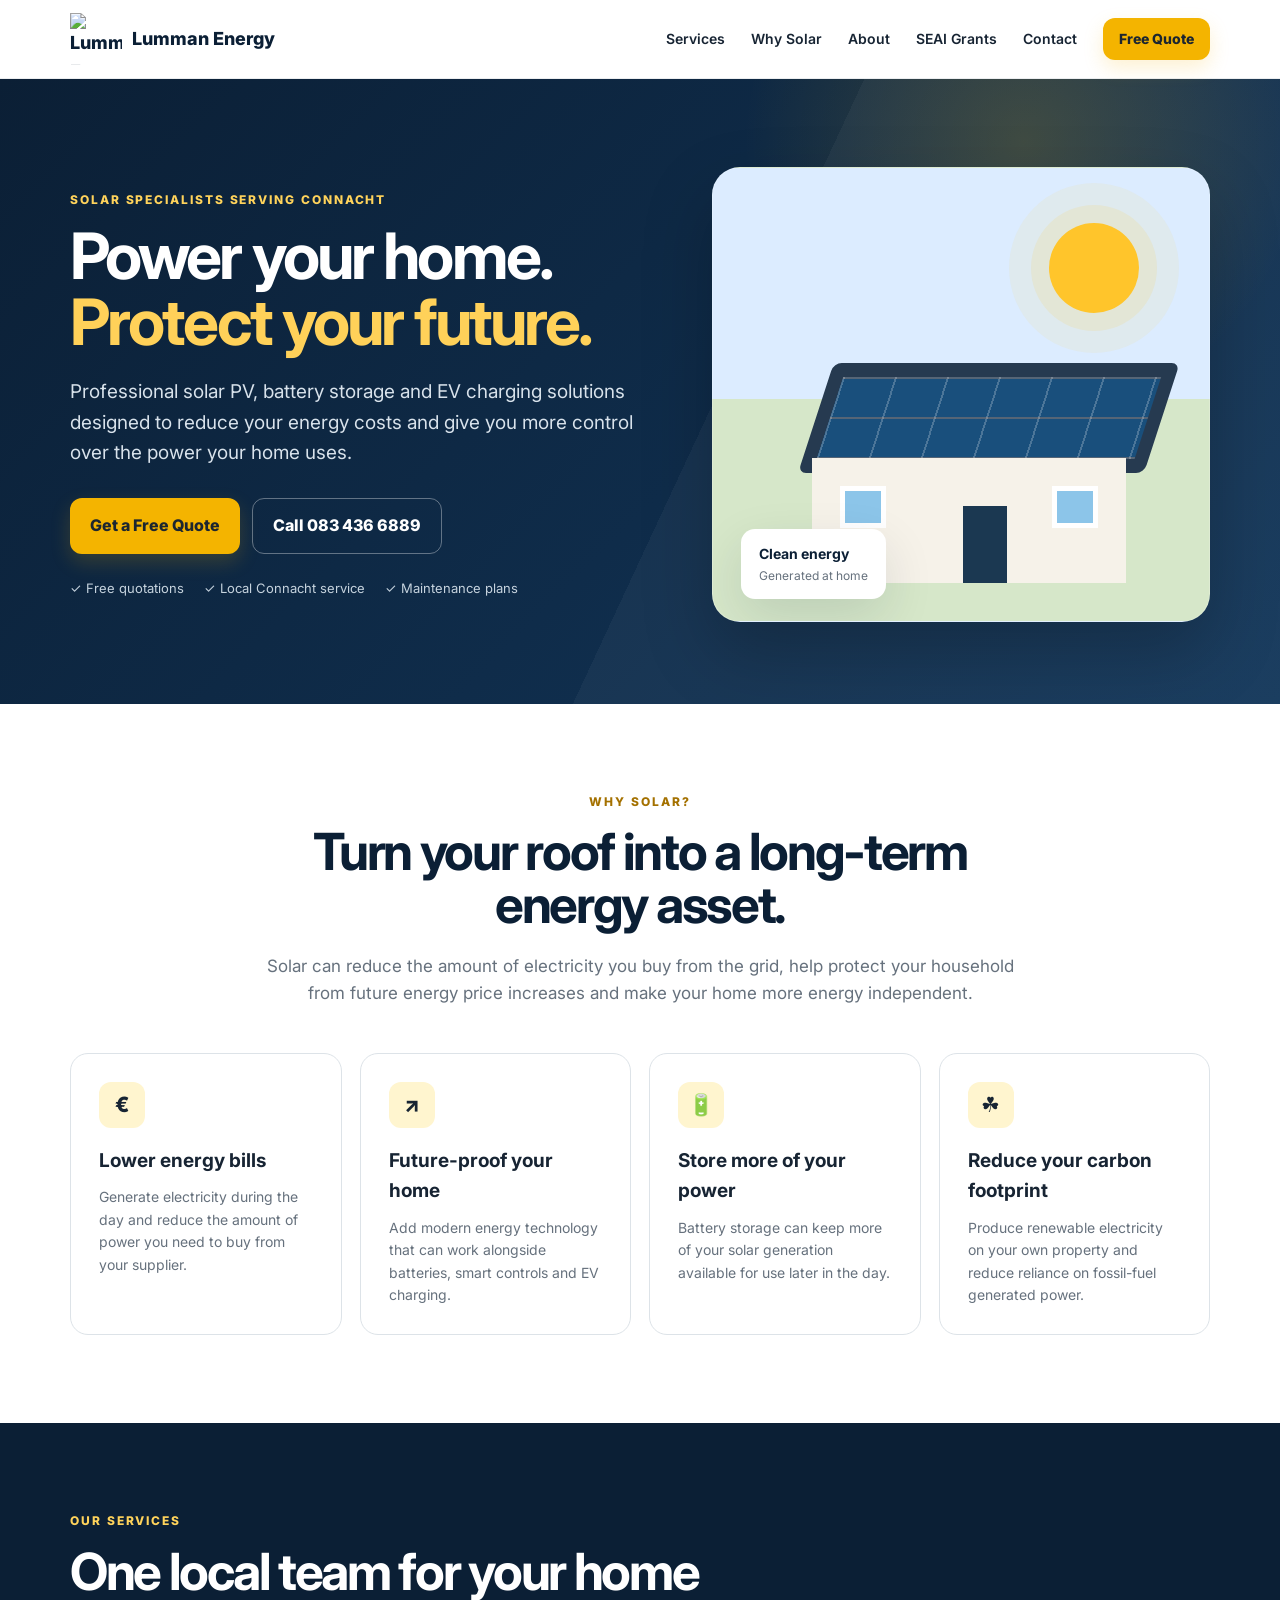
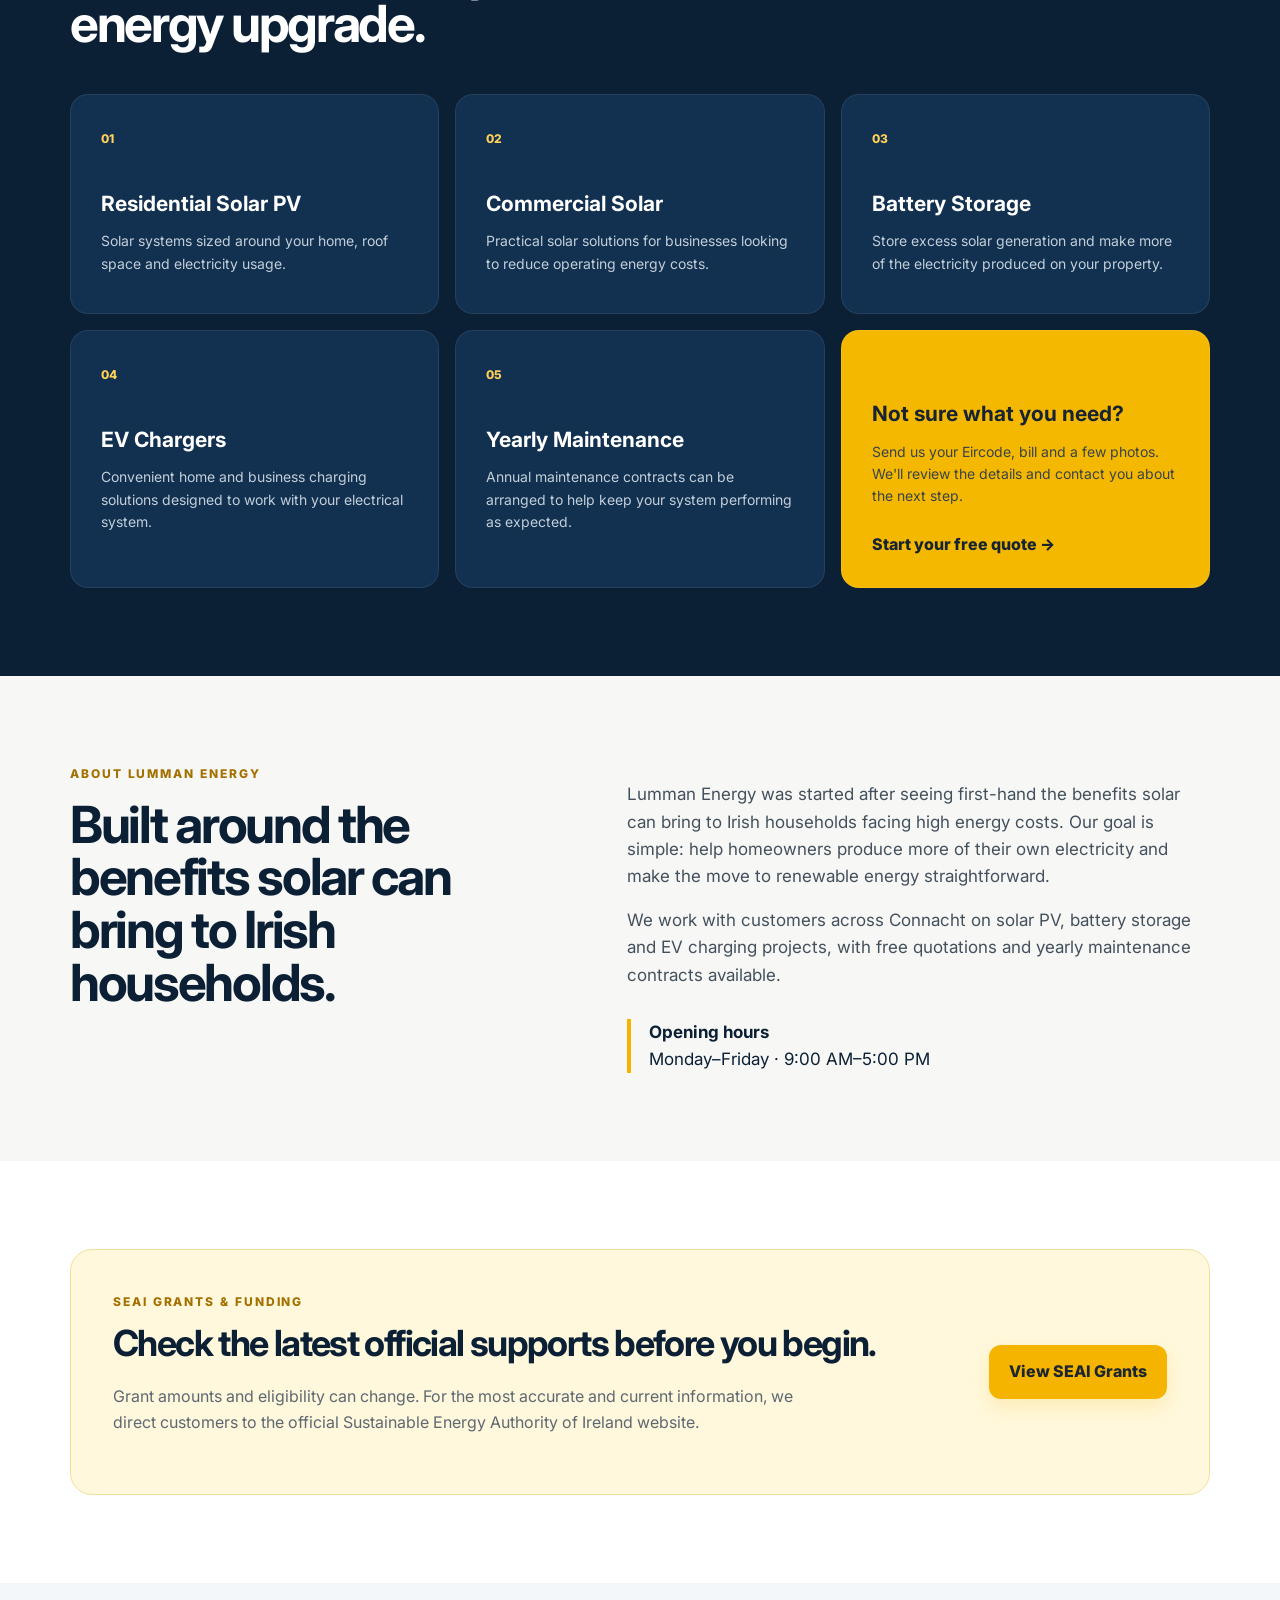
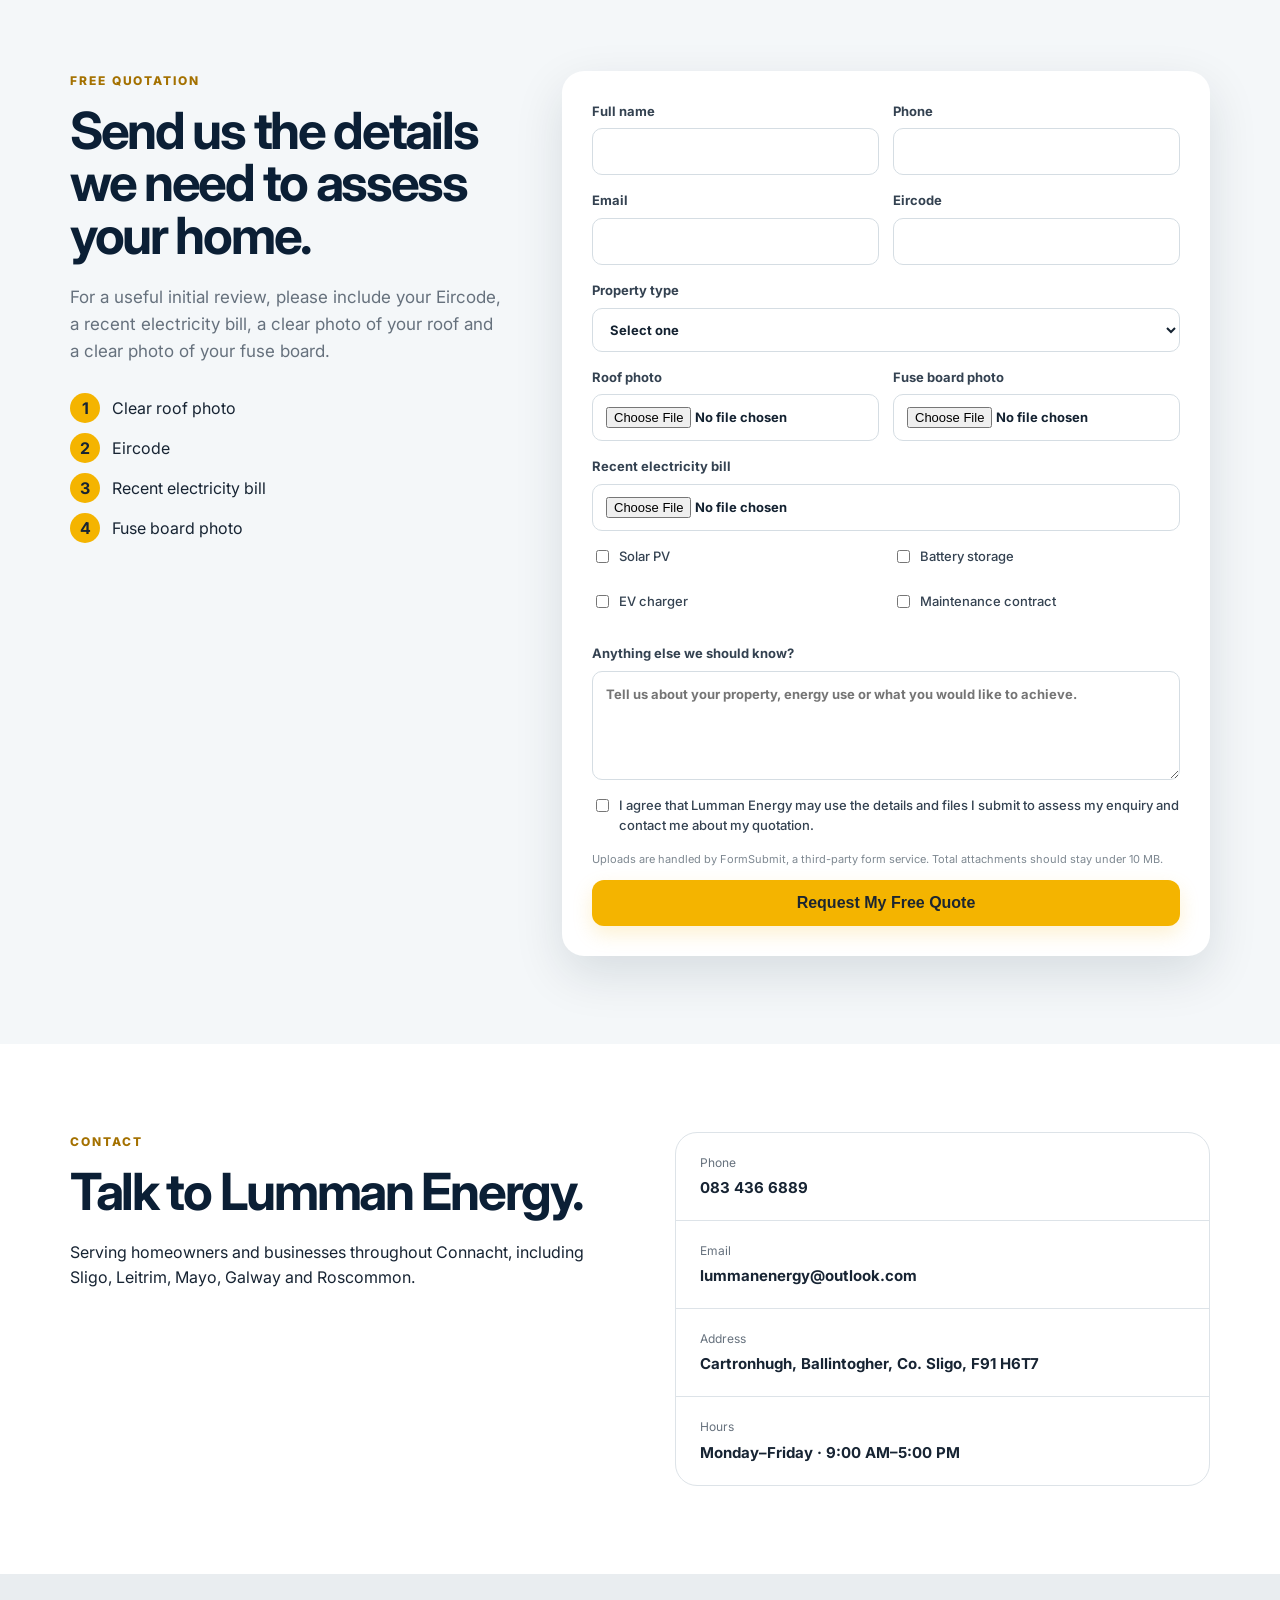
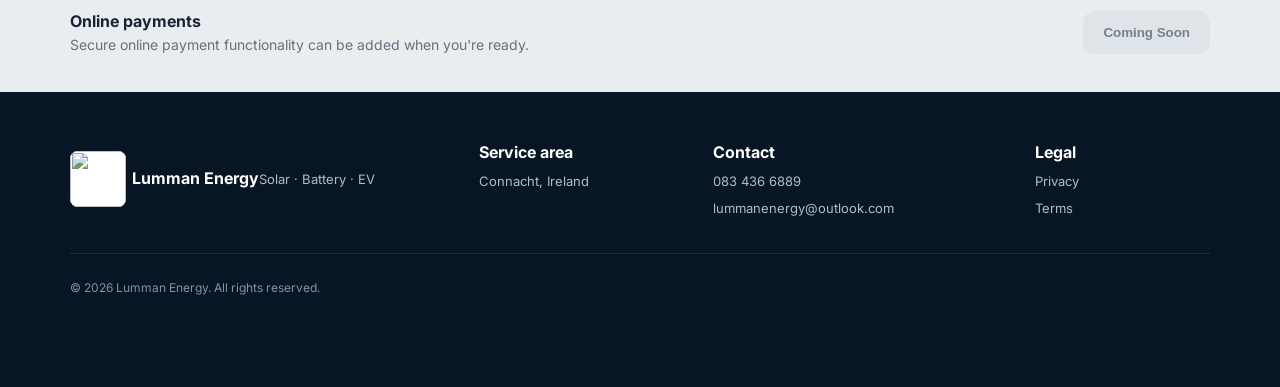
==== index.html @ b11fe86f "Add files via upload" ====
<!DOCTYPE html>
<html lang="en">
<head>
  <meta charset="UTF-8" />
  <meta name="viewport" content="width=device-width, initial-scale=1.0" />
  <title>Lumman Energy | Solar, Battery Storage & EV Chargers in Connacht</title>
  <meta name="description" content="Lumman Energy provides professional solar PV, battery storage, EV charger installations and maintenance across Connacht. Free quotations available." />
  <meta name="theme-color" content="#0b1f35" />
  <link rel="preconnect" href="https://fonts.googleapis.com">
  <link rel="preconnect" href="https://fonts.gstatic.com" crossorigin>
  <link href="https://fonts.googleapis.com/css2?family=Inter:wght@400;500;600;700;800&display=swap" rel="stylesheet">
  <link rel="stylesheet" href="styles.css" />
</head>
<body>
<header class="site-header" id="top">
  <div class="container nav-wrap">
    <a class="brand" href="#top" aria-label="Lumman Energy home">
      <img src="assets/logo.png" alt="Lumman Energy logo" />
      <span>Lumman Energy</span>
    </a>
    <button class="menu-btn" aria-label="Open menu" aria-expanded="false">☰</button>
    <nav class="nav-links" aria-label="Primary navigation">
      <a href="#services">Services</a>
      <a href="#why-solar">Why Solar</a>
      <a href="#about">About</a>
      <a href="#grants">SEAI Grants</a>
      <a href="#contact">Contact</a>
      <a class="btn btn-small" href="#quote">Free Quote</a>
    </nav>
  </div>
</header>

<main>
<section class="hero">
  <div class="hero-pattern" aria-hidden="true"></div>
  <div class="container hero-grid">
    <div class="hero-copy">
      <div class="eyebrow">Solar specialists serving Connacht</div>
      <h1>Power your home.<br><span>Protect your future.</span></h1>
      <p class="lead">Professional solar PV, battery storage and EV charging solutions designed to reduce your energy costs and give you more control over the power your home uses.</p>
      <div class="hero-actions">
        <a class="btn" href="#quote">Get a Free Quote</a>
        <a class="btn btn-outline" href="tel:+353834366889">Call 083 436 6889</a>
      </div>
      <div class="trust-row">
        <span>✓ Free quotations</span><span>✓ Local Connacht service</span><span>✓ Maintenance plans</span>
      </div>
    </div>
    <div class="solar-card" aria-label="Solar energy illustration">
      <div class="sun"></div>
      <div class="house">
        <div class="roof"><div class="panel-grid"></div></div>
        <div class="walls"><div class="door"></div><div class="window"></div><div class="window second"></div></div>
      </div>
      <div class="energy-badge"><strong>Clean energy</strong><span>Generated at home</span></div>
    </div>
  </div>
</section>

<section class="benefits" id="why-solar">
  <div class="container">
    <div class="section-head narrow">
      <div class="eyebrow">Why solar?</div>
      <h2>Turn your roof into a long-term energy asset.</h2>
      <p>Solar can reduce the amount of electricity you buy from the grid, help protect your household from future energy price increases and make your home more energy independent.</p>
    </div>
    <div class="benefit-grid">
      <article><div class="icon">€</div><h3>Lower energy bills</h3><p>Generate electricity during the day and reduce the amount of power you need to buy from your supplier.</p></article>
      <article><div class="icon">↗</div><h3>Future-proof your home</h3><p>Add modern energy technology that can work alongside batteries, smart controls and EV charging.</p></article>
      <article><div class="icon">🔋</div><h3>Store more of your power</h3><p>Battery storage can keep more of your solar generation available for use later in the day.</p></article>
      <article><div class="icon">☘</div><h3>Reduce your carbon footprint</h3><p>Produce renewable electricity on your own property and reduce reliance on fossil-fuel generated power.</p></article>
    </div>
  </div>
</section>

<section class="services section-dark" id="services">
  <div class="container">
    <div class="section-head light">
      <div class="eyebrow">Our services</div>
      <h2>One local team for your home energy upgrade.</h2>
    </div>
    <div class="service-grid">
      <article><span>01</span><h3>Residential Solar PV</h3><p>Solar systems sized around your home, roof space and electricity usage.</p></article>
      <article><span>02</span><h3>Commercial Solar</h3><p>Practical solar solutions for businesses looking to reduce operating energy costs.</p></article>
      <article><span>03</span><h3>Battery Storage</h3><p>Store excess solar generation and make more of the electricity produced on your property.</p></article>
      <article><span>04</span><h3>EV Chargers</h3><p>Convenient home and business charging solutions designed to work with your electrical system.</p></article>
      <article><span>05</span><h3>Yearly Maintenance</h3><p>Annual maintenance contracts can be arranged to help keep your system performing as expected.</p></article>
      <article class="cta-card"><h3>Not sure what you need?</h3><p>Send us your Eircode, bill and a few photos. We'll review the details and contact you about the next step.</p><a href="#quote">Start your free quote →</a></article>
    </div>
  </div>
</section>

<section class="about" id="about">
  <div class="container about-grid">
    <div>
      <div class="eyebrow">About Lumman Energy</div>
      <h2>Built around the benefits solar can bring to Irish households.</h2>
    </div>
    <div class="about-copy">
      <p>Lumman Energy was started after seeing first-hand the benefits solar can bring to Irish households facing high energy costs. Our goal is simple: help homeowners produce more of their own electricity and make the move to renewable energy straightforward.</p>
      <p>We work with customers across Connacht on solar PV, battery storage and EV charging projects, with free quotations and yearly maintenance contracts available.</p>
      <div class="hours"><strong>Opening hours</strong><span>Monday–Friday · 9:00 AM–5:00 PM</span></div>
    </div>
  </div>
</section>

<section class="grants" id="grants">
  <div class="container grant-card">
    <div>
      <div class="eyebrow">SEAI grants & funding</div>
      <h2>Check the latest official supports before you begin.</h2>
      <p>Grant amounts and eligibility can change. For the most accurate and current information, we direct customers to the official Sustainable Energy Authority of Ireland website.</p>
    </div>
    <a class="btn" href="https://www.seai.ie/grants/home-energy-grants" target="_blank" rel="noopener">View SEAI Grants</a>
  </div>
</section>

<section class="quote" id="quote">
  <div class="container quote-grid">
    <div class="quote-intro">
      <div class="eyebrow">Free quotation</div>
      <h2>Send us the details we need to assess your home.</h2>
      <p>For a useful initial review, please include your Eircode, a recent electricity bill, a clear photo of your roof and a clear photo of your fuse board.</p>
      <div class="upload-list">
        <div><b>1</b><span>Clear roof photo</span></div>
        <div><b>2</b><span>Eircode</span></div>
        <div><b>3</b><span>Recent electricity bill</span></div>
        <div><b>4</b><span>Fuse board photo</span></div>
      </div>
    </div>

    <form class="quote-form" action="https://formsubmit.co/lummanenergy@outlook.com" method="POST" enctype="multipart/form-data">
      <input type="hidden" name="_subject" value="New Lumman Energy website quote request">
      <input type="hidden" name="_template" value="table">
      <input type="hidden" name="_autoresponse" value="Thanks for contacting Lumman Energy. We have received your quote request and will be in touch as soon as possible during business hours.">
      <input type="text" name="_honey" style="display:none">
      <div class="form-row"><label>Full name<input type="text" name="Full name" required></label><label>Phone<input type="tel" name="Phone" required></label></div>
      <div class="form-row"><label>Email<input type="email" name="email" required></label><label>Eircode<input type="text" name="Eircode" required></label></div>
      <label>Property type<select name="Property type" required><option value="">Select one</option><option>Detached</option><option>Semi-detached</option><option>Terraced</option><option>Bungalow</option><option>Commercial property</option><option>Other</option></select></label>
      <div class="form-row"><label>Roof photo<input type="file" name="Roof photo" accept="image/*" required></label><label>Fuse board photo<input type="file" name="Fuse board photo" accept="image/*" required></label></div>
      <label>Recent electricity bill<input type="file" name="Electricity bill" accept="image/*,.pdf" required></label>
      <div class="check-grid">
        <label><input type="checkbox" name="Interested in" value="Solar PV"> Solar PV</label>
        <label><input type="checkbox" name="Interested in" value="Battery storage"> Battery storage</label>
        <label><input type="checkbox" name="Interested in" value="EV charger"> EV charger</label>
        <label><input type="checkbox" name="Interested in" value="Maintenance contract"> Maintenance contract</label>
      </div>
      <label>Anything else we should know?<textarea name="Message" rows="4" placeholder="Tell us about your property, energy use or what you would like to achieve."></textarea></label>
      <label class="consent"><input type="checkbox" required> I agree that Lumman Energy may use the details and files I submit to assess my enquiry and contact me about my quotation.</label>
      <p class="form-note">Uploads are handled by FormSubmit, a third-party form service. Total attachments should stay under 10 MB.</p>
      <button class="btn btn-full" type="submit">Request My Free Quote</button>
    </form>
  </div>
</section>

<section class="contact" id="contact">
  <div class="container contact-grid">
    <div><div class="eyebrow">Contact</div><h2>Talk to Lumman Energy.</h2><p>Serving homeowners and businesses throughout Connacht, including Sligo, Leitrim, Mayo, Galway and Roscommon.</p></div>
    <div class="contact-card">
      <a href="tel:+353834366889"><small>Phone</small><strong>083 436 6889</strong></a>
      <a href="mailto:lummanenergy@outlook.com"><small>Email</small><strong>lummanenergy@outlook.com</strong></a>
      <div><small>Address</small><strong>Cartronhugh, Ballintogher, Co. Sligo, F91 H6T7</strong></div>
      <div><small>Hours</small><strong>Monday–Friday · 9:00 AM–5:00 PM</strong></div>
    </div>
  </div>
</section>

<section class="payment-strip">
  <div class="container"><div><strong>Online payments</strong><span>Secure online payment functionality can be added when you're ready.</span></div><button class="btn btn-muted" disabled>Coming Soon</button></div>
</section>
</main>

<footer>
  <div class="container footer-grid">
    <div class="footer-brand"><img src="assets/logo.png" alt=""><div><strong>Lumman Energy</strong><span>Solar · Battery · EV</span></div></div>
    <div><strong>Service area</strong><span>Connacht, Ireland</span></div>
    <div><strong>Contact</strong><a href="tel:+353834366889">083 436 6889</a><a href="mailto:lummanenergy@outlook.com">lummanenergy@outlook.com</a></div>
    <div><strong>Legal</strong><a href="privacy.html">Privacy</a><a href="terms.html">Terms</a></div>
  </div>
  <div class="container footer-bottom">© <span id="year"></span> Lumman Energy. All rights reserved.</div>
</footer>

<div class="mobile-cta"><a href="tel:+353834366889">Call</a><a href="#quote">Free Quote</a></div>
<script src="script.js"></script>
</body>
</html>
---- styles.css ----
:root{--navy:#0b1f35;--navy2:#102b49;--gold:#f4b400;--cream:#f7f8f6;--text:#172433;--muted:#66717d;--line:#dde3e8;--white:#fff;--shadow:0 18px 50px rgba(11,31,53,.12);--radius:22px}
*{box-sizing:border-box}html{scroll-behavior:smooth}body{margin:0;font-family:Inter,system-ui,-apple-system,Segoe UI,sans-serif;color:var(--text);background:#fff;line-height:1.6}a{color:inherit;text-decoration:none}.container{width:min(1140px,calc(100% - 40px));margin:auto}.site-header{position:sticky;top:0;z-index:50;background:rgba(255,255,255,.95);backdrop-filter:blur(12px);border-bottom:1px solid rgba(11,31,53,.08)}.nav-wrap{height:78px;display:flex;align-items:center;justify-content:space-between}.brand{display:flex;align-items:center;gap:10px;font-weight:800;color:var(--navy);font-size:18px}.brand img{width:52px;height:52px;object-fit:contain}.nav-links{display:flex;align-items:center;gap:26px;font-weight:600;font-size:14px}.nav-links a:not(.btn):hover{color:#8a6500}.menu-btn{display:none;background:none;border:0;font-size:28px}.btn{display:inline-flex;align-items:center;justify-content:center;background:var(--gold);color:#1c2630!important;font-weight:800;border:none;border-radius:12px;padding:14px 20px;box-shadow:0 8px 20px rgba(244,180,0,.18);cursor:pointer}.btn:hover{transform:translateY(-1px)}.btn-small{padding:10px 16px}.btn-outline{background:transparent;color:#fff!important;border:1px solid rgba(255,255,255,.35);box-shadow:none}.btn-muted{background:#dfe4e8;color:#74808b!important;box-shadow:none}.btn-full{width:100%;font-size:16px}.hero{position:relative;overflow:hidden;background:linear-gradient(135deg,var(--navy),#12365a);color:#fff;padding:88px 0 82px}.hero-pattern{position:absolute;inset:0;background:radial-gradient(circle at 80% 10%,rgba(244,180,0,.18),transparent 24%),linear-gradient(115deg,transparent 55%,rgba(255,255,255,.04) 55%);pointer-events:none}.hero-grid{display:grid;grid-template-columns:1.07fr .93fr;gap:70px;align-items:center;position:relative}.eyebrow{text-transform:uppercase;letter-spacing:.16em;font-size:12px;font-weight:800;color:#a47100;margin-bottom:14px}.hero .eyebrow,.section-dark .eyebrow{color:#ffd35b}.hero h1,.section-head h2,.about h2,.grants h2,.quote h2,.contact h2{font-size:clamp(38px,5vw,68px);line-height:1.03;letter-spacing:-.045em;margin:0 0 22px}.hero h1 span{color:#ffd159}.lead{font-size:19px;color:#d8e2eb;max-width:680px}.hero-actions{display:flex;gap:12px;margin:30px 0 24px}.trust-row{display:flex;gap:20px;flex-wrap:wrap;color:#c6d3de;font-size:13px}.solar-card{height:455px;border-radius:28px;background:linear-gradient(#dcecff 0 51%,#d6e7c9 51%);position:relative;overflow:hidden;box-shadow:0 30px 70px rgba(0,0,0,.22);border:1px solid rgba(255,255,255,.18)}.sun{width:90px;height:90px;border-radius:50%;background:#ffc52b;position:absolute;top:55px;right:70px;box-shadow:0 0 0 18px rgba(255,197,43,.12),0 0 0 40px rgba(255,197,43,.08)}.house{position:absolute;left:45px;right:45px;bottom:38px;height:220px}.roof{position:absolute;left:40px;right:20px;top:0;height:110px;background:#263a50;transform:skew(-18deg);transform-origin:bottom;border-radius:8px}.panel-grid{position:absolute;inset:14px;background:repeating-linear-gradient(90deg,rgba(255,255,255,.22) 0 2px,transparent 2px 52px),repeating-linear-gradient(0deg,rgba(255,255,255,.22) 0 2px,#194f7c 2px 40px)}.walls{position:absolute;left:54px;right:38px;bottom:0;height:125px;background:#f6f2e9}.door{position:absolute;width:44px;height:77px;left:48%;bottom:0;background:#1b3851}.window{position:absolute;width:46px;height:42px;left:28px;top:28px;background:#8cc5e9;border:5px solid #fff}.window.second{left:auto;right:28px}.energy-badge{position:absolute;left:28px;bottom:22px;background:#fff;color:var(--navy);padding:14px 18px;border-radius:14px;box-shadow:var(--shadow);display:flex;flex-direction:column}.energy-badge strong{font-size:14px}.energy-badge span{font-size:12px;color:var(--muted)}section{padding:88px 0}.section-head{max-width:760px;margin-bottom:44px}.section-head.narrow{text-align:center;margin:0 auto 46px}.section-head h2,.about h2,.grants h2,.quote h2,.contact h2{font-size:clamp(34px,4vw,52px);color:var(--navy)}.section-head p{font-size:17px;color:var(--muted)}.benefit-grid{display:grid;grid-template-columns:repeat(4,1fr);gap:18px}.benefit-grid article{border:1px solid var(--line);border-radius:18px;padding:28px;background:#fff}.icon{width:46px;height:46px;border-radius:12px;display:grid;place-items:center;background:#fff5cf;font-size:21px;font-weight:800;margin-bottom:18px}.benefit-grid h3,.service-grid h3{margin:0 0 10px;font-size:19px}.benefit-grid p,.service-grid p{margin:0;color:var(--muted);font-size:14px}.section-dark{background:var(--navy);color:#fff}.section-head.light h2{color:#fff}.service-grid{display:grid;grid-template-columns:repeat(3,1fr);gap:16px}.service-grid article{padding:30px;border-radius:18px;background:#12304f;border:1px solid rgba(255,255,255,.08);min-height:220px}.service-grid article span{font-size:12px;font-weight:800;color:#ffd159}.service-grid article h3{font-size:21px;margin-top:36px}.service-grid article p{color:#c2cfda}.service-grid .cta-card{background:#f5b800;color:#172433}.service-grid .cta-card p{color:#39434b}.service-grid .cta-card a{display:inline-block;margin-top:24px;font-weight:800}.about{background:var(--cream)}.about-grid{display:grid;grid-template-columns:.9fr 1.1fr;gap:80px;align-items:start}.about-copy{font-size:17px;color:#44505c}.hours{margin-top:30px;border-left:4px solid var(--gold);padding-left:18px;display:flex;flex-direction:column;color:var(--navy)}.grant-card{background:#fff8dc;border:1px solid #f2df9b;border-radius:var(--radius);padding:42px;display:grid;grid-template-columns:1fr auto;gap:50px;align-items:center}.grant-card h2{font-size:36px}.grant-card p{color:#5e6871;max-width:700px}.quote{background:#f4f7f9}.quote-grid{display:grid;grid-template-columns:.8fr 1.2fr;gap:60px}.quote-intro p{color:var(--muted);font-size:17px}.upload-list{margin-top:28px;display:grid;gap:10px}.upload-list div{display:flex;align-items:center;gap:12px}.upload-list b{width:30px;height:30px;border-radius:50%;background:var(--gold);display:grid;place-items:center}.quote-form{background:#fff;border-radius:var(--radius);padding:30px;box-shadow:var(--shadow)}.quote-form label{display:flex;flex-direction:column;gap:7px;font-size:13px;font-weight:700;color:#344251;margin-bottom:15px}.form-row{display:grid;grid-template-columns:1fr 1fr;gap:14px}.quote-form input,.quote-form select,.quote-form textarea{width:100%;font:inherit;border:1px solid #d5dde3;border-radius:10px;padding:12px 13px;background:#fff;color:#142231}.quote-form input:focus,.quote-form select:focus,.quote-form textarea:focus{outline:3px solid rgba(244,180,0,.16);border-color:#d3a000}.check-grid{display:grid;grid-template-columns:1fr 1fr;gap:9px 14px;margin:4px 0 16px}.check-grid label,.consent{flex-direction:row!important;align-items:flex-start!important;font-weight:500!important}.check-grid input,.consent input{width:auto;margin-top:4px}.form-note{font-size:11px;color:#7e8891}.contact-grid{display:grid;grid-template-columns:1fr 1fr;gap:70px;align-items:start}.contact-card{border:1px solid var(--line);border-radius:var(--radius);overflow:hidden}.contact-card>a,.contact-card>div{display:flex;flex-direction:column;padding:20px 24px;border-bottom:1px solid var(--line)}.contact-card>*:last-child{border-bottom:0}.contact-card small{color:var(--muted);font-size:12px;margin-bottom:4px}.contact-card strong{font-size:15px}.payment-strip{padding:35px 0;background:#e9edf0}.payment-strip .container{display:flex;justify-content:space-between;align-items:center}.payment-strip div div{display:flex;flex-direction:column}.payment-strip span{color:var(--muted);font-size:14px}footer{background:#071525;color:#d7e0e8;padding:48px 0 90px}.footer-grid{display:grid;grid-template-columns:1.3fr .7fr 1fr .6fr;gap:30px}.footer-grid>div{display:flex;flex-direction:column;gap:6px}.footer-grid strong{color:#fff}.footer-grid span,.footer-grid a{font-size:13px;color:#aebdca}.footer-brand{flex-direction:row!important;align-items:center}.footer-brand img{width:56px;height:56px;object-fit:contain;background:#fff;border-radius:8px}.footer-bottom{margin-top:34px;padding-top:24px;border-top:1px solid rgba(255,255,255,.1);font-size:12px;color:#8294a4}.mobile-cta{display:none}
@media(max-width:900px){.menu-btn{display:block}.nav-links{display:none;position:absolute;top:78px;left:0;right:0;background:#fff;flex-direction:column;align-items:stretch;padding:20px;border-bottom:1px solid var(--line);box-shadow:var(--shadow)}.nav-links.open{display:flex}.hero{padding:62px 0}.hero-grid,.about-grid,.quote-grid,.contact-grid{grid-template-columns:1fr}.solar-card{height:360px}.benefit-grid{grid-template-columns:1fr 1fr}.service-grid{grid-template-columns:1fr 1fr}.grant-card{grid-template-columns:1fr}.footer-grid{grid-template-columns:1fr 1fr}.quote-grid,.about-grid,.contact-grid{gap:35px}}
@media(max-width:620px){.container{width:min(100% - 28px,1140px)}.hero h1{font-size:44px}.hero-actions{flex-direction:column}.hero-actions .btn{width:100%}.trust-row{display:grid;gap:7px}.solar-card{height:300px}.benefit-grid,.service-grid,.form-row,.check-grid,.footer-grid{grid-template-columns:1fr}.benefit-grid article{padding:22px}.service-grid article{min-height:auto}.about-grid{gap:20px}.grant-card{padding:28px}.quote-form{padding:20px}.payment-strip .container{gap:20px;align-items:flex-start;flex-direction:column}section{padding:66px 0}.mobile-cta{position:fixed;z-index:60;bottom:0;left:0;right:0;background:#fff;border-top:1px solid var(--line);display:grid;grid-template-columns:1fr 1fr}.mobile-cta a{padding:14px;text-align:center;font-weight:800}.mobile-cta a:last-child{background:var(--gold)}footer{padding-bottom:120px}.brand span{display:none}}
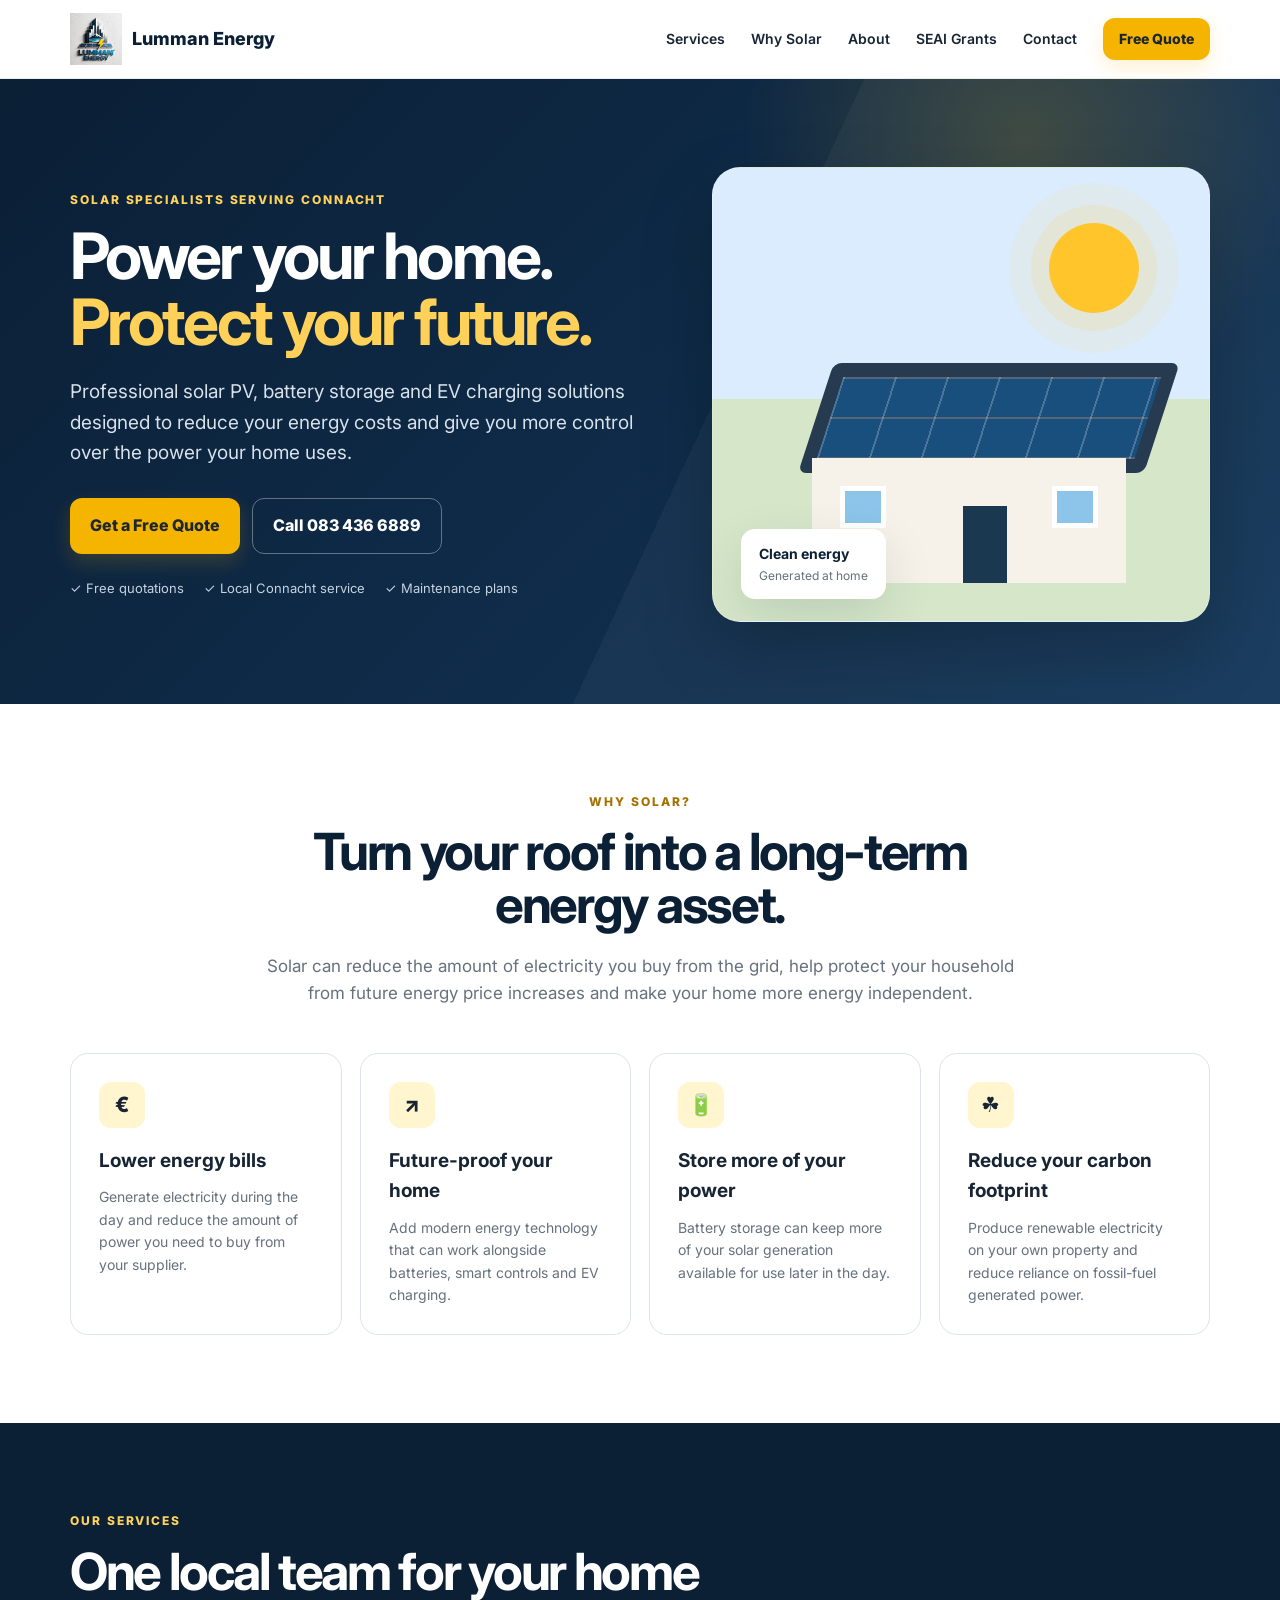
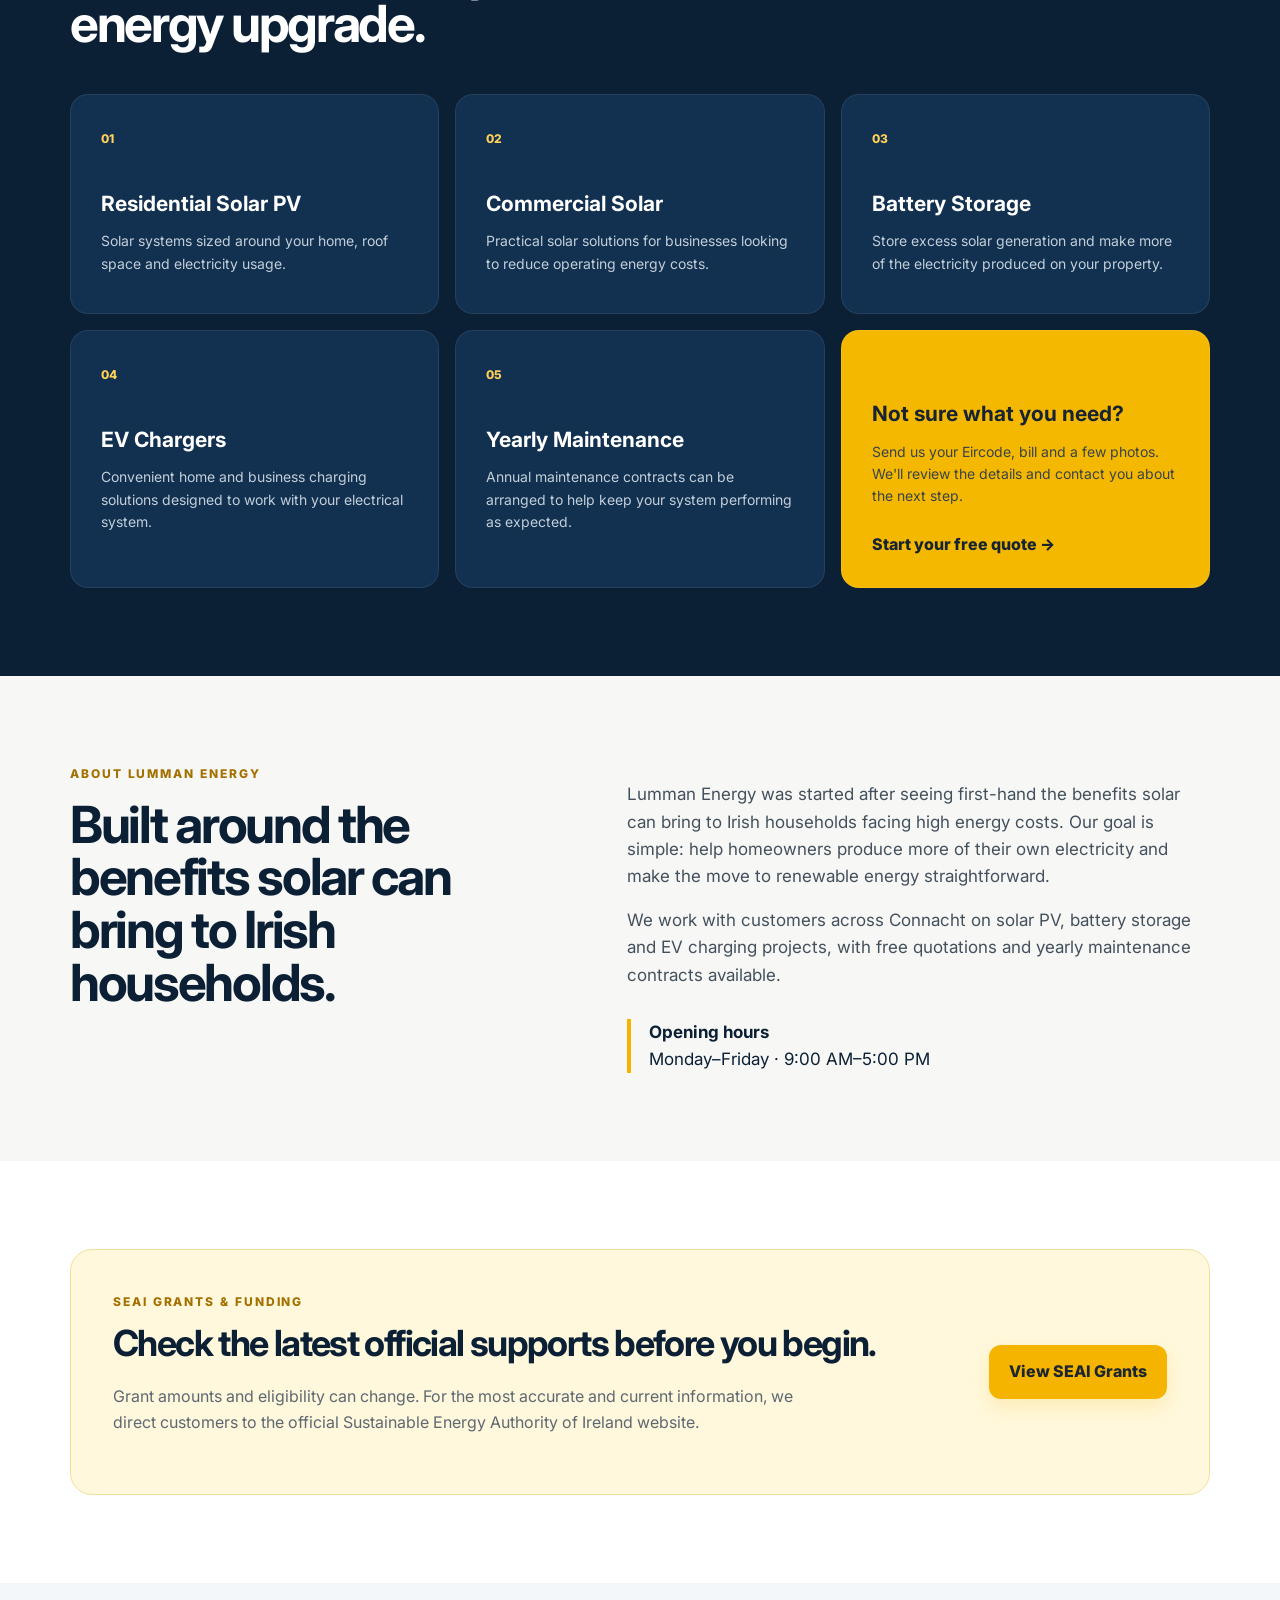
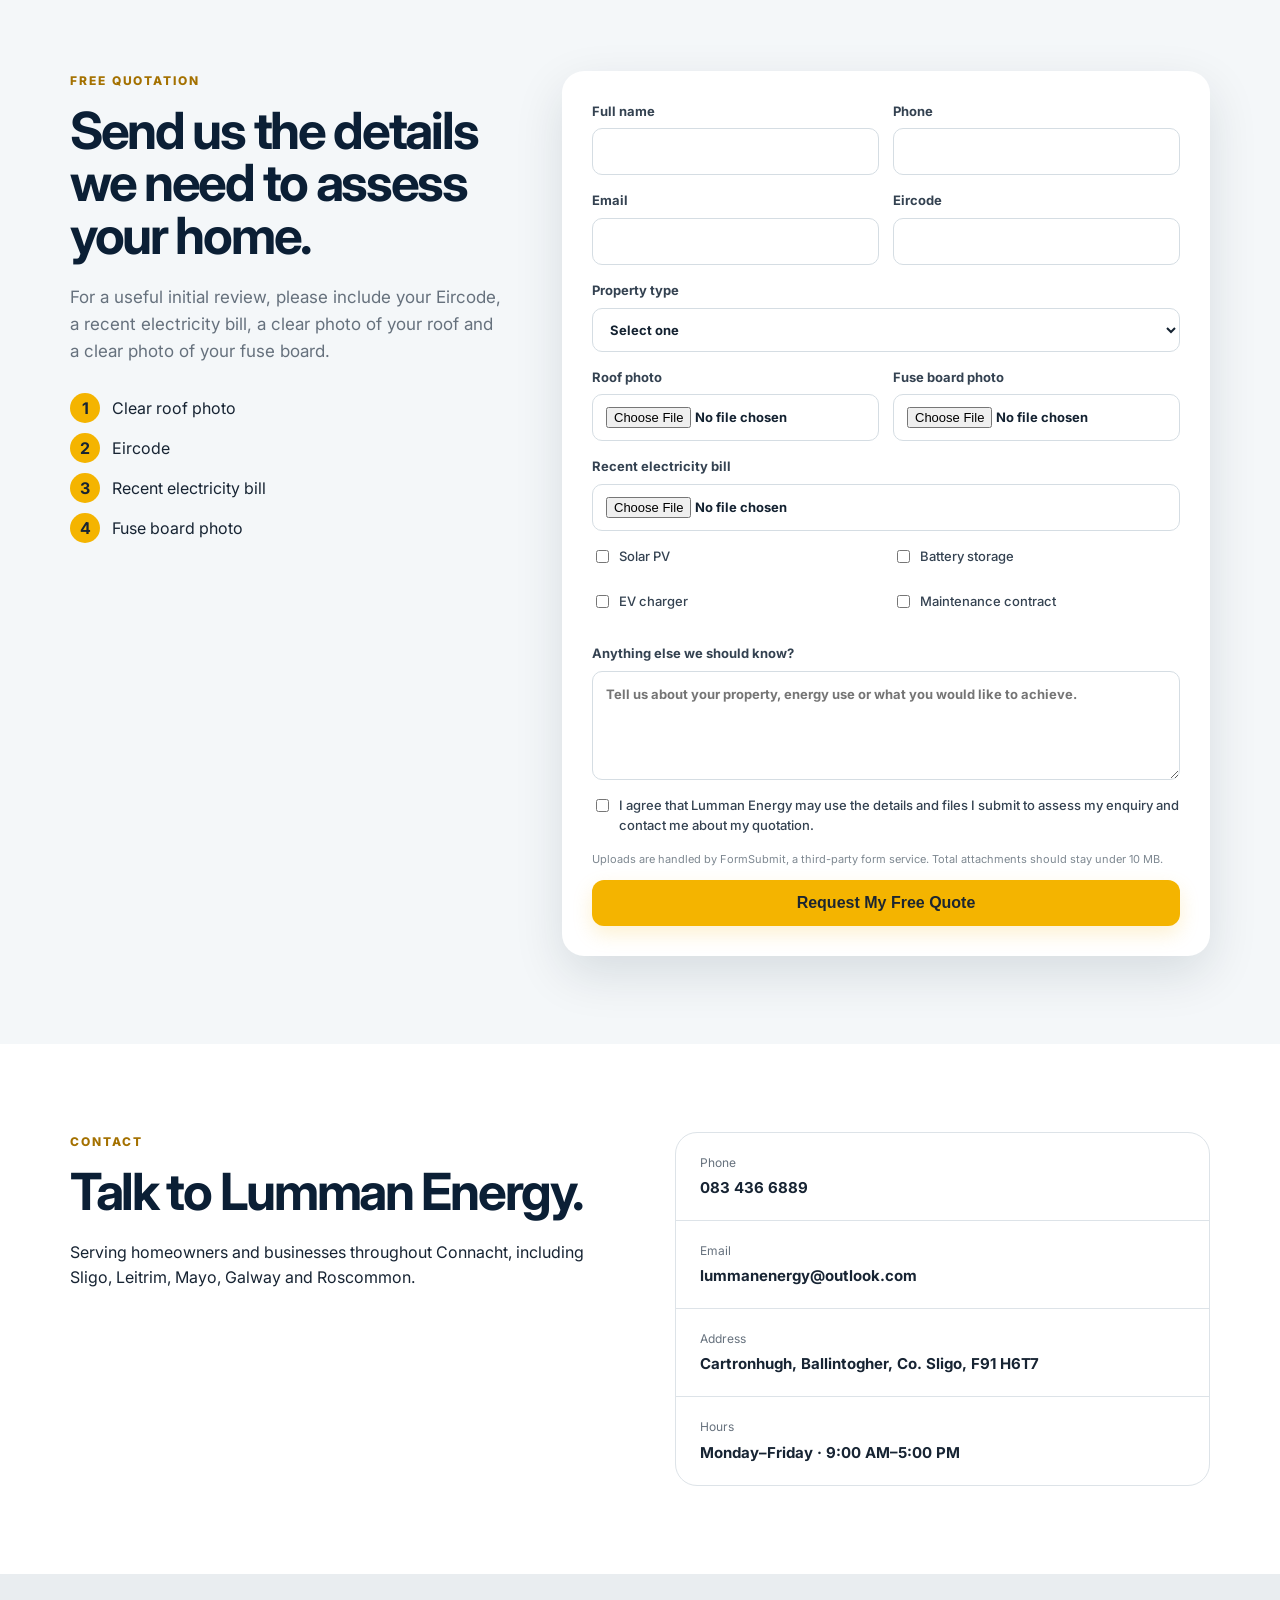
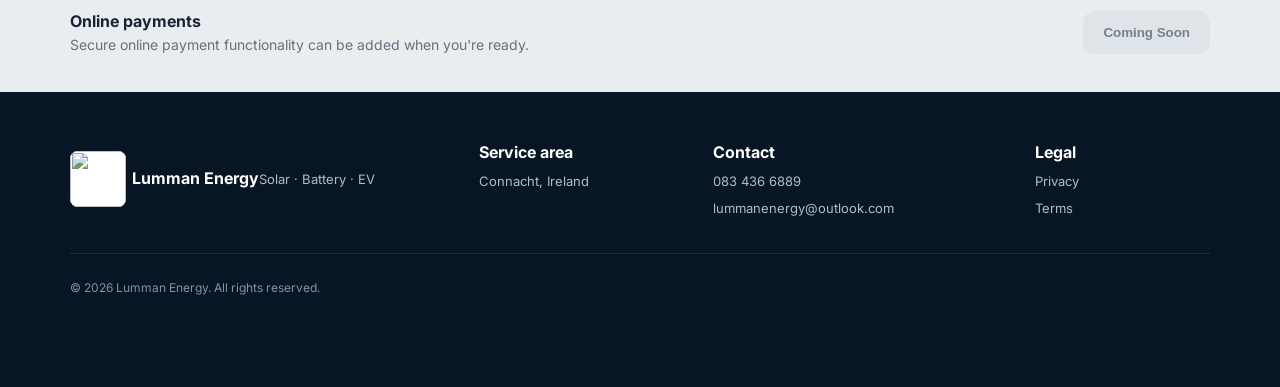
==== commit 229b7a78: "Update logo image source in index.html" ====
--- a/index.html
+++ b/index.html
@@ -15,7 +15,7 @@
 <header class="site-header" id="top">
   <div class="container nav-wrap">
     <a class="brand" href="#top" aria-label="Lumman Energy home">
-      <img src="assets/logo.png" alt="Lumman Energy logo" />
+      <img src="logo.png" alt="Lumman Energy logo" />
       <span>Lumman Energy</span>
     </a>
     <button class="menu-btn" aria-label="Open menu" aria-expanded="false">☰</button>
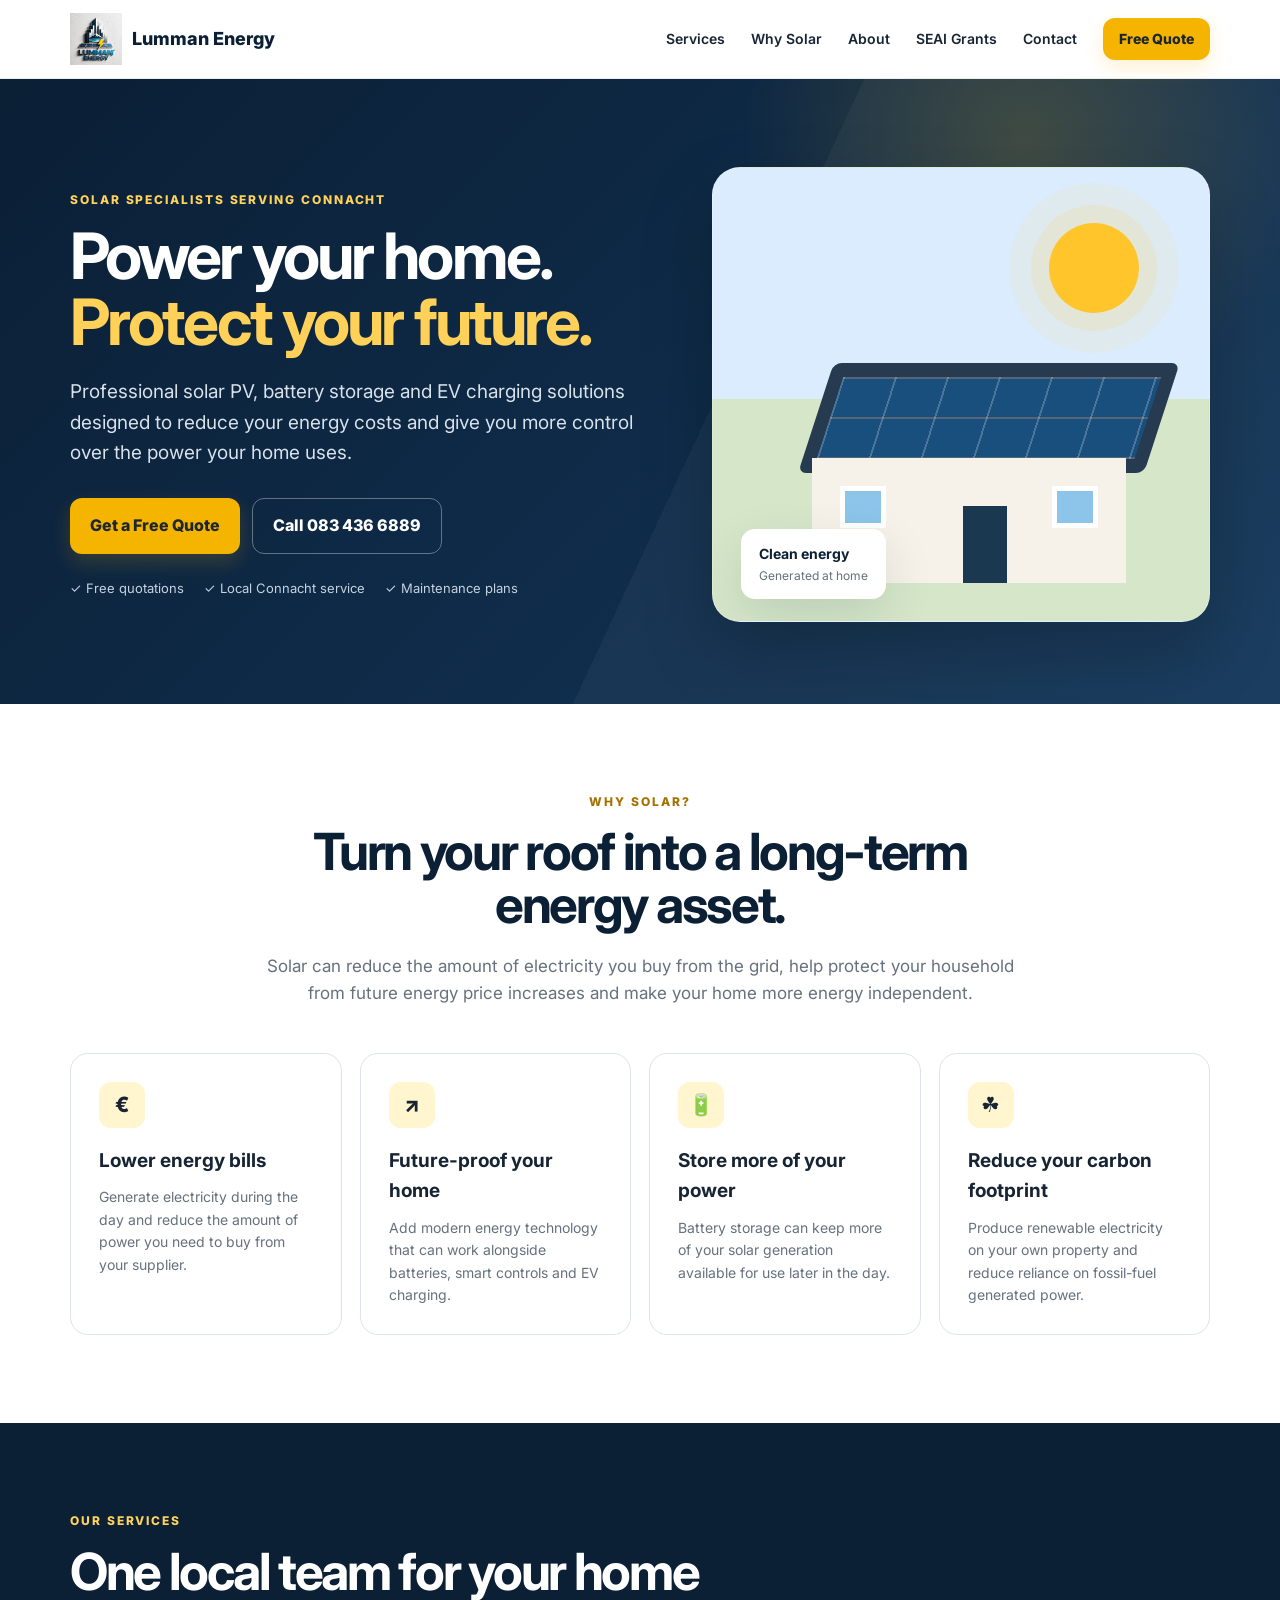
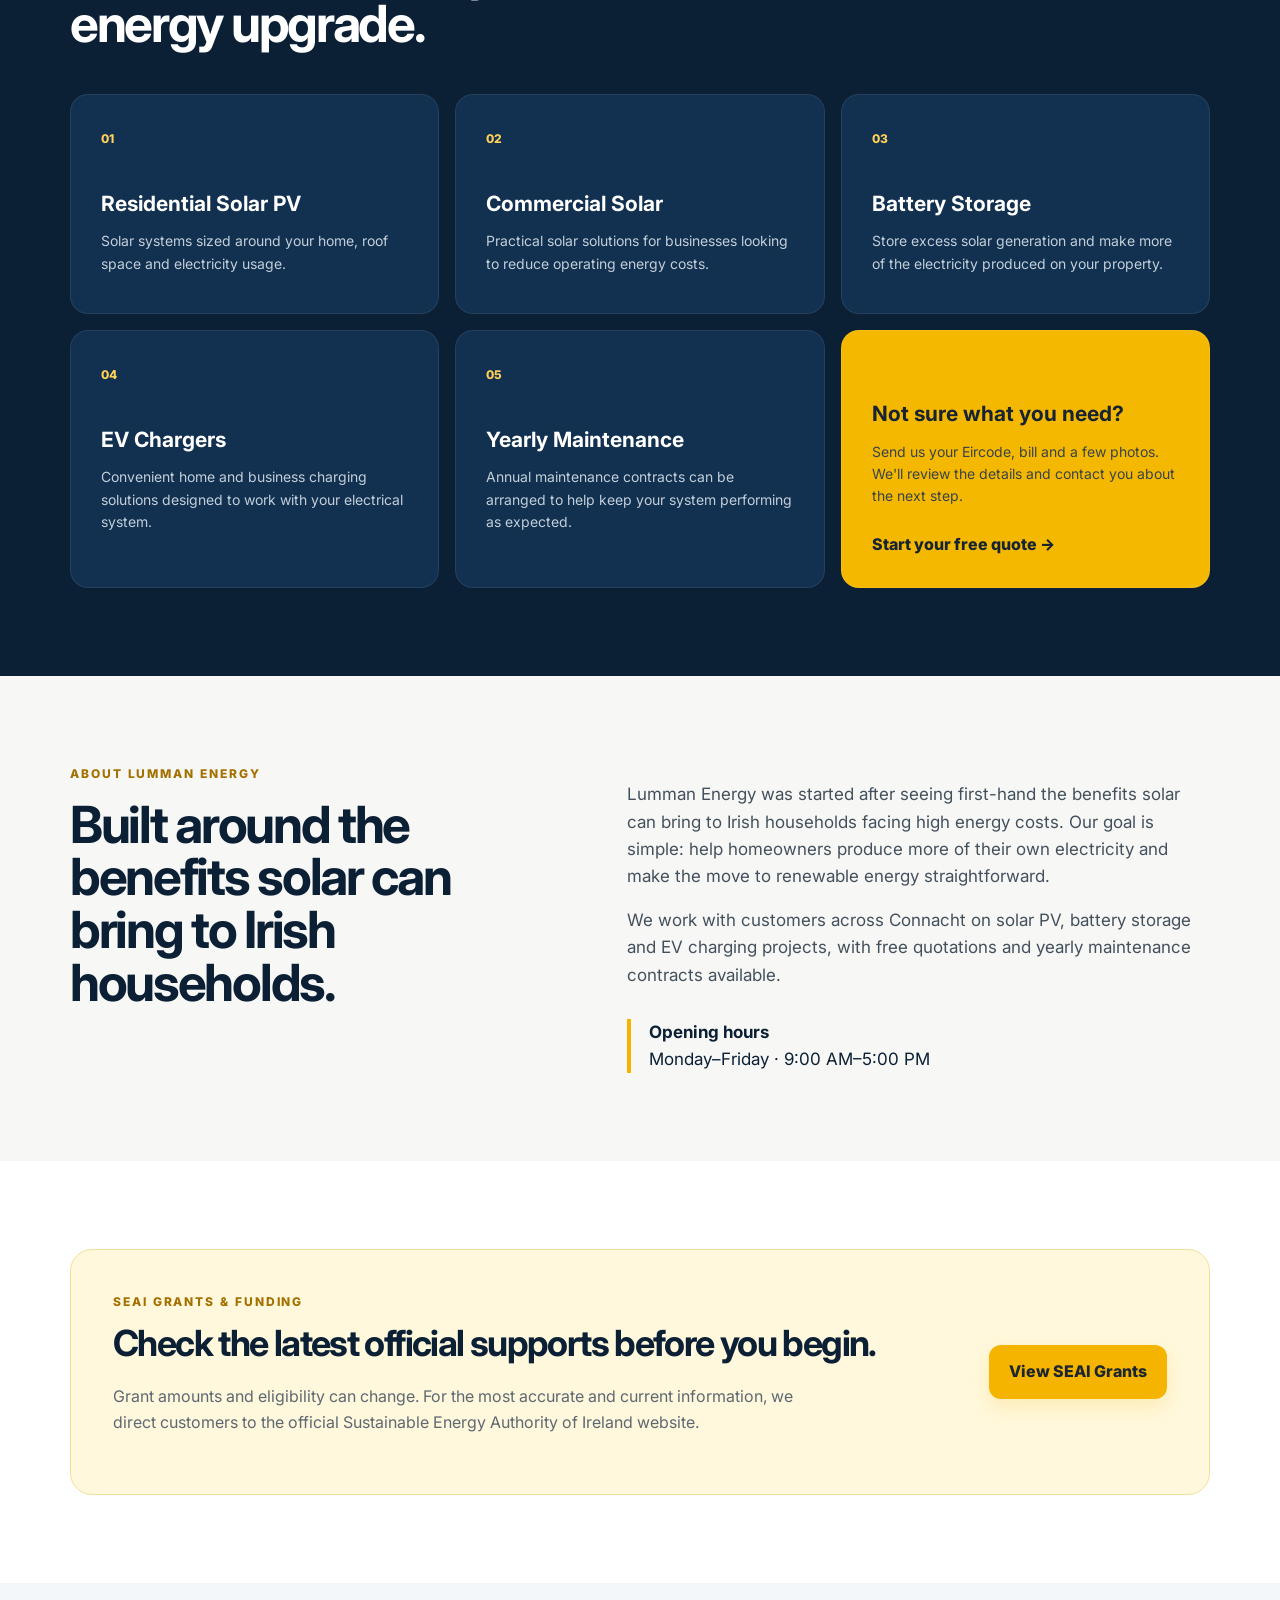
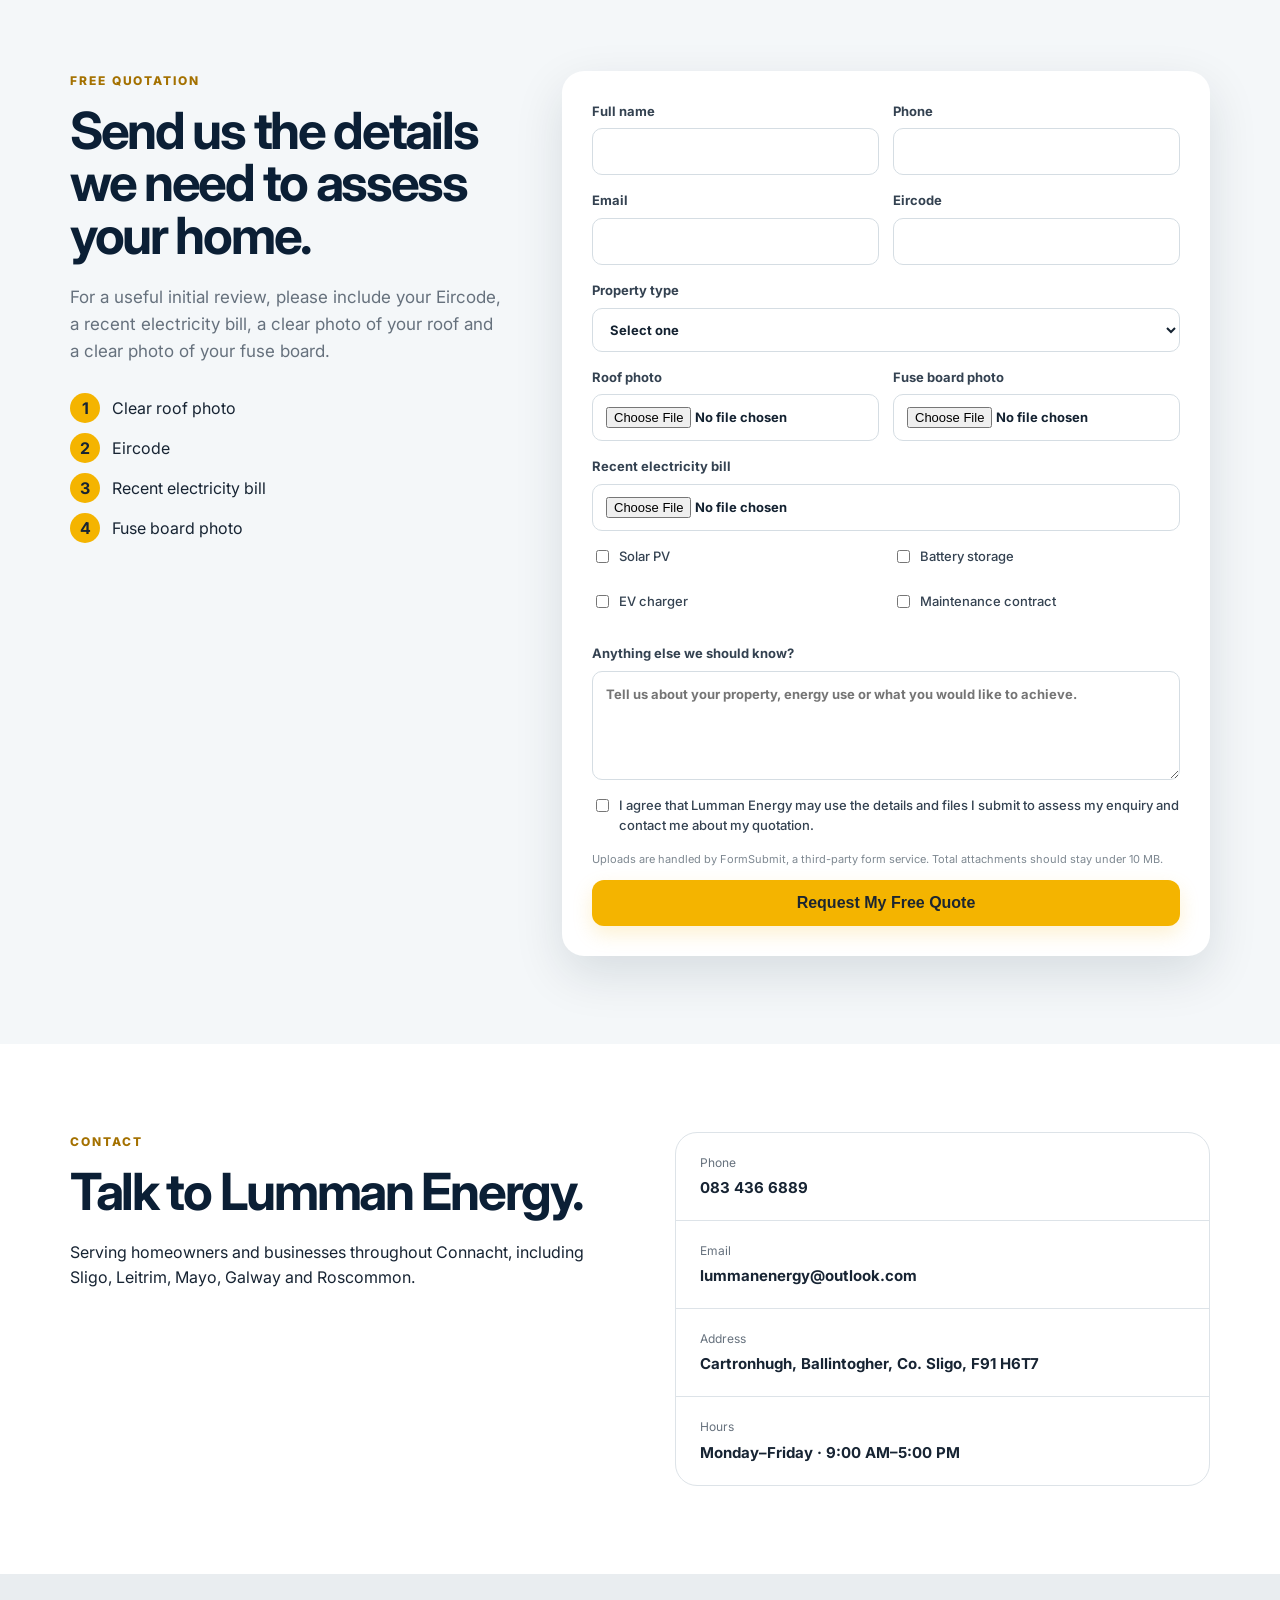
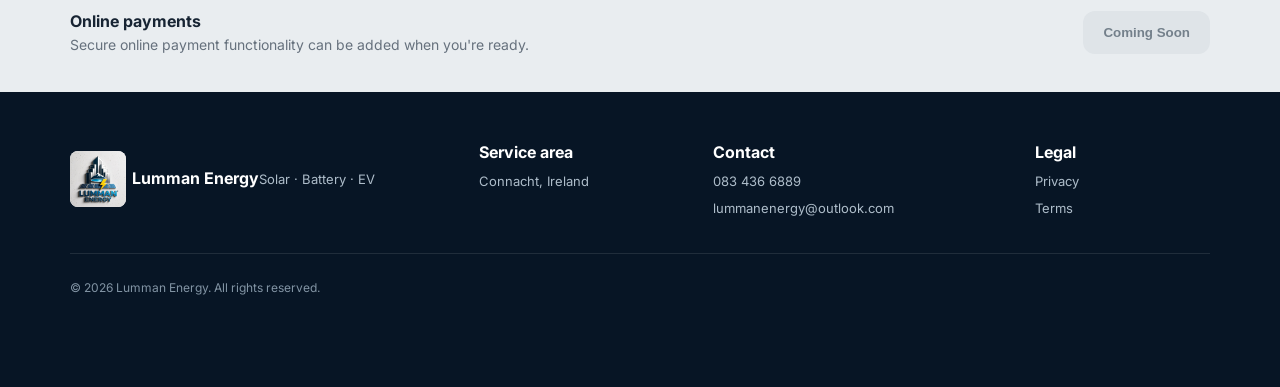
==== commit 3468e095: "Fix logo image path in footer section" ====
--- a/index.html
+++ b/index.html
@@ -172,7 +172,7 @@
 
 <footer>
   <div class="container footer-grid">
-    <div class="footer-brand"><img src="assets/logo.png" alt=""><div><strong>Lumman Energy</strong><span>Solar · Battery · EV</span></div></div>
+    <div class="footer-brand"><img src="logo.png" alt=""><div><strong>Lumman Energy</strong><span>Solar · Battery · EV</span></div></div>
     <div><strong>Service area</strong><span>Connacht, Ireland</span></div>
     <div><strong>Contact</strong><a href="tel:+353834366889">083 436 6889</a><a href="mailto:lummanenergy@outlook.com">lummanenergy@outlook.com</a></div>
     <div><strong>Legal</strong><a href="privacy.html">Privacy</a><a href="terms.html">Terms</a></div>
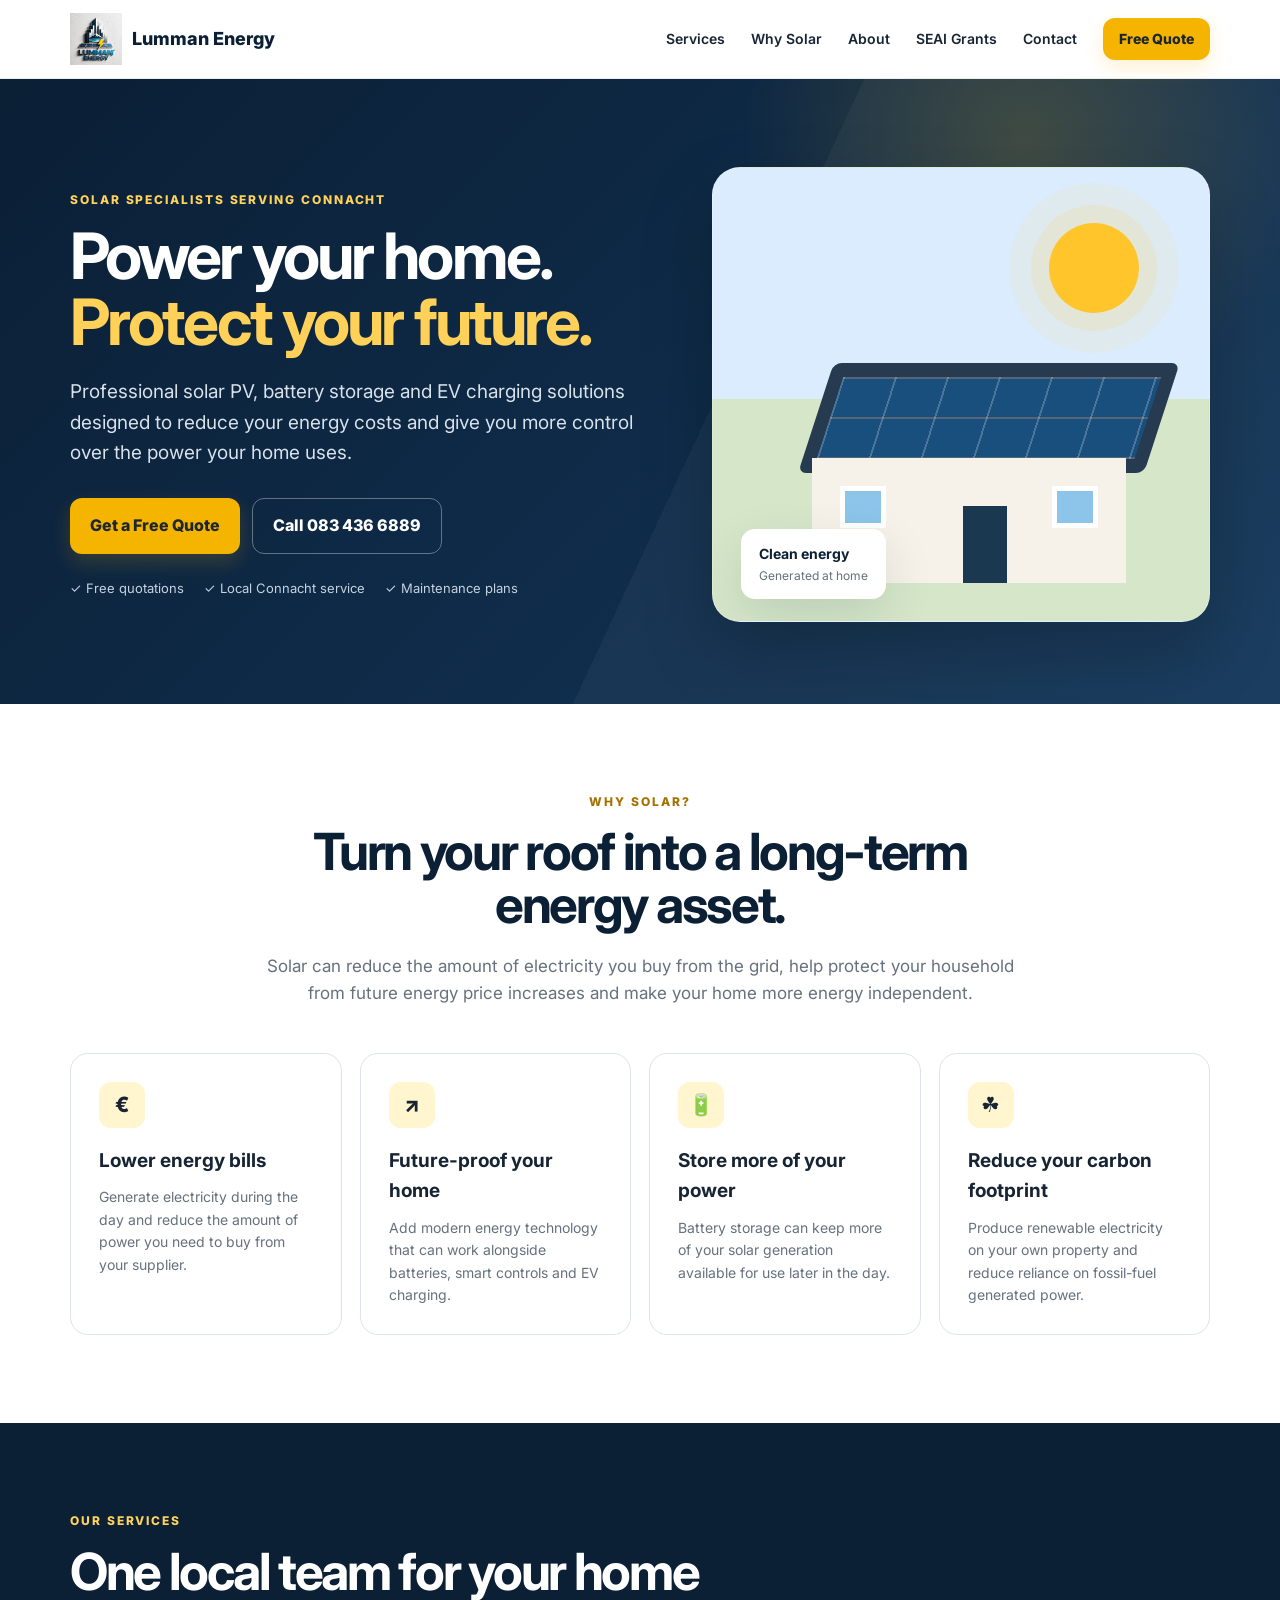
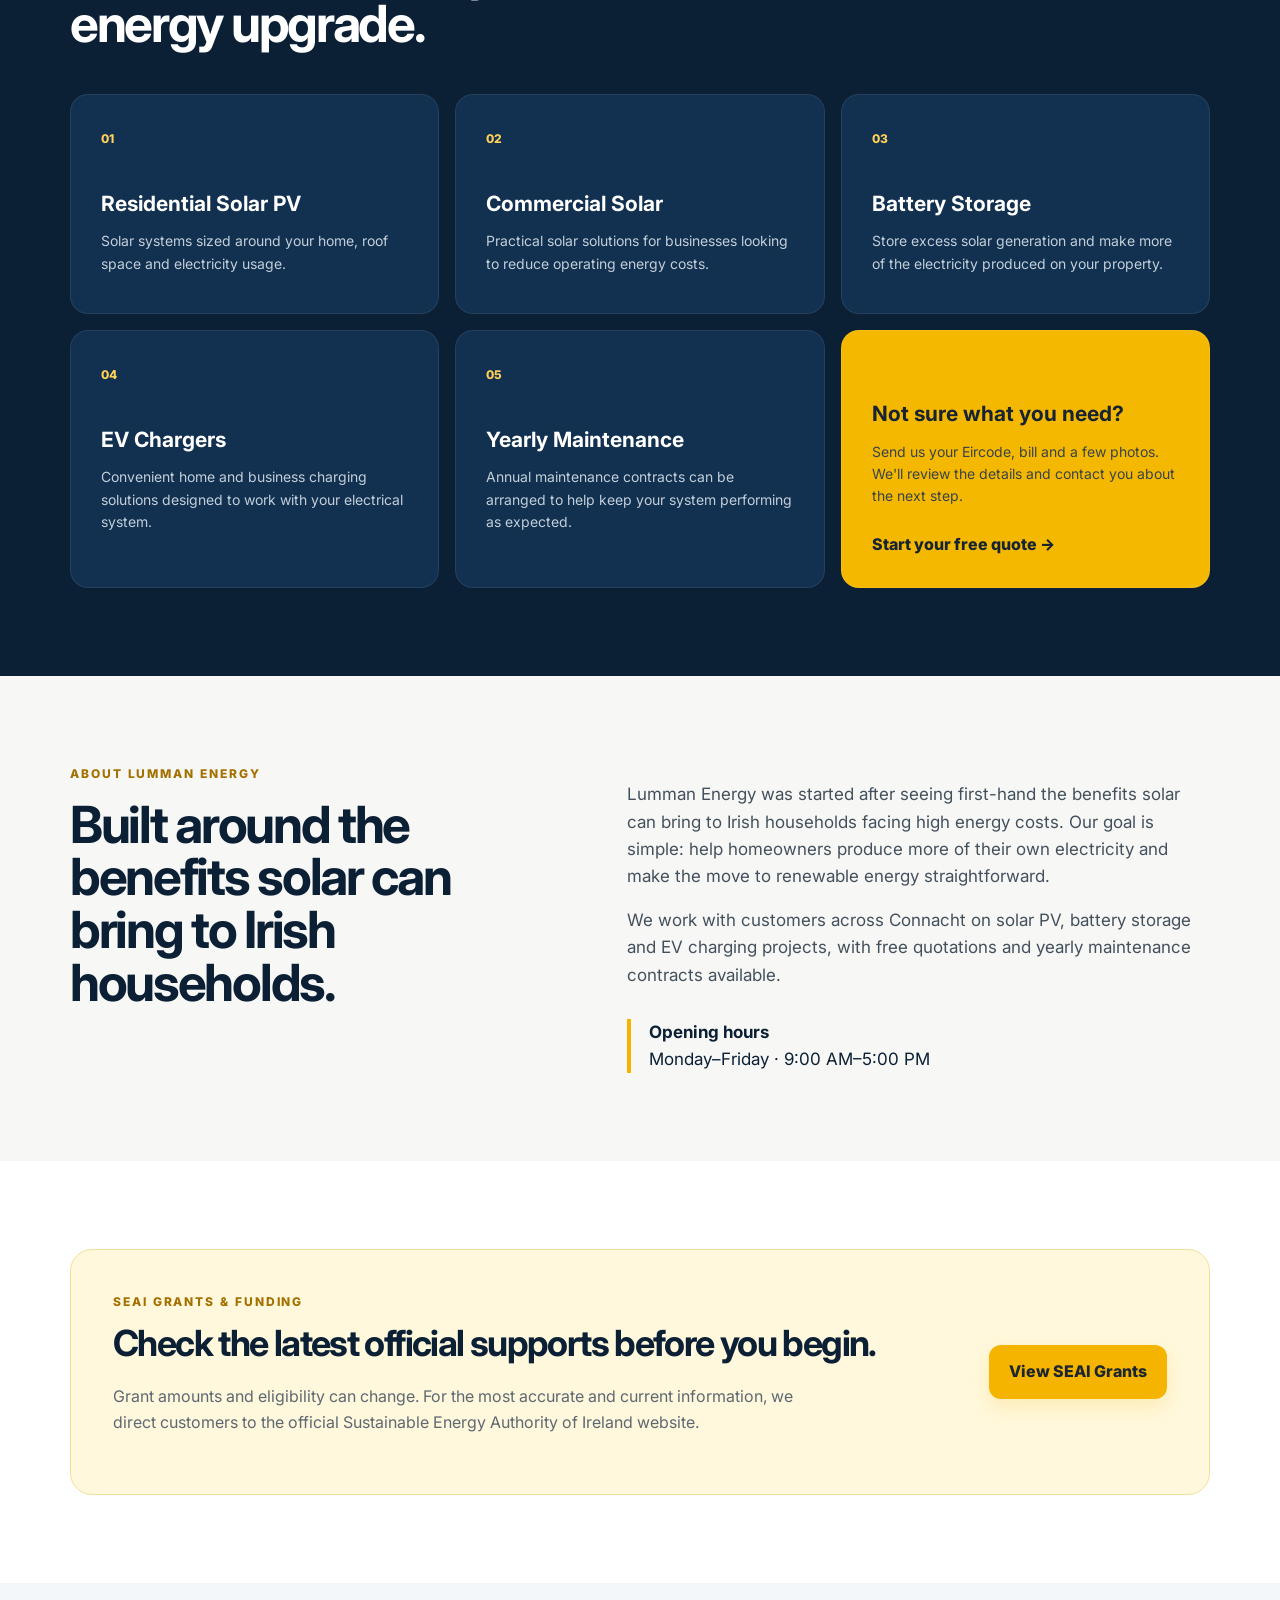
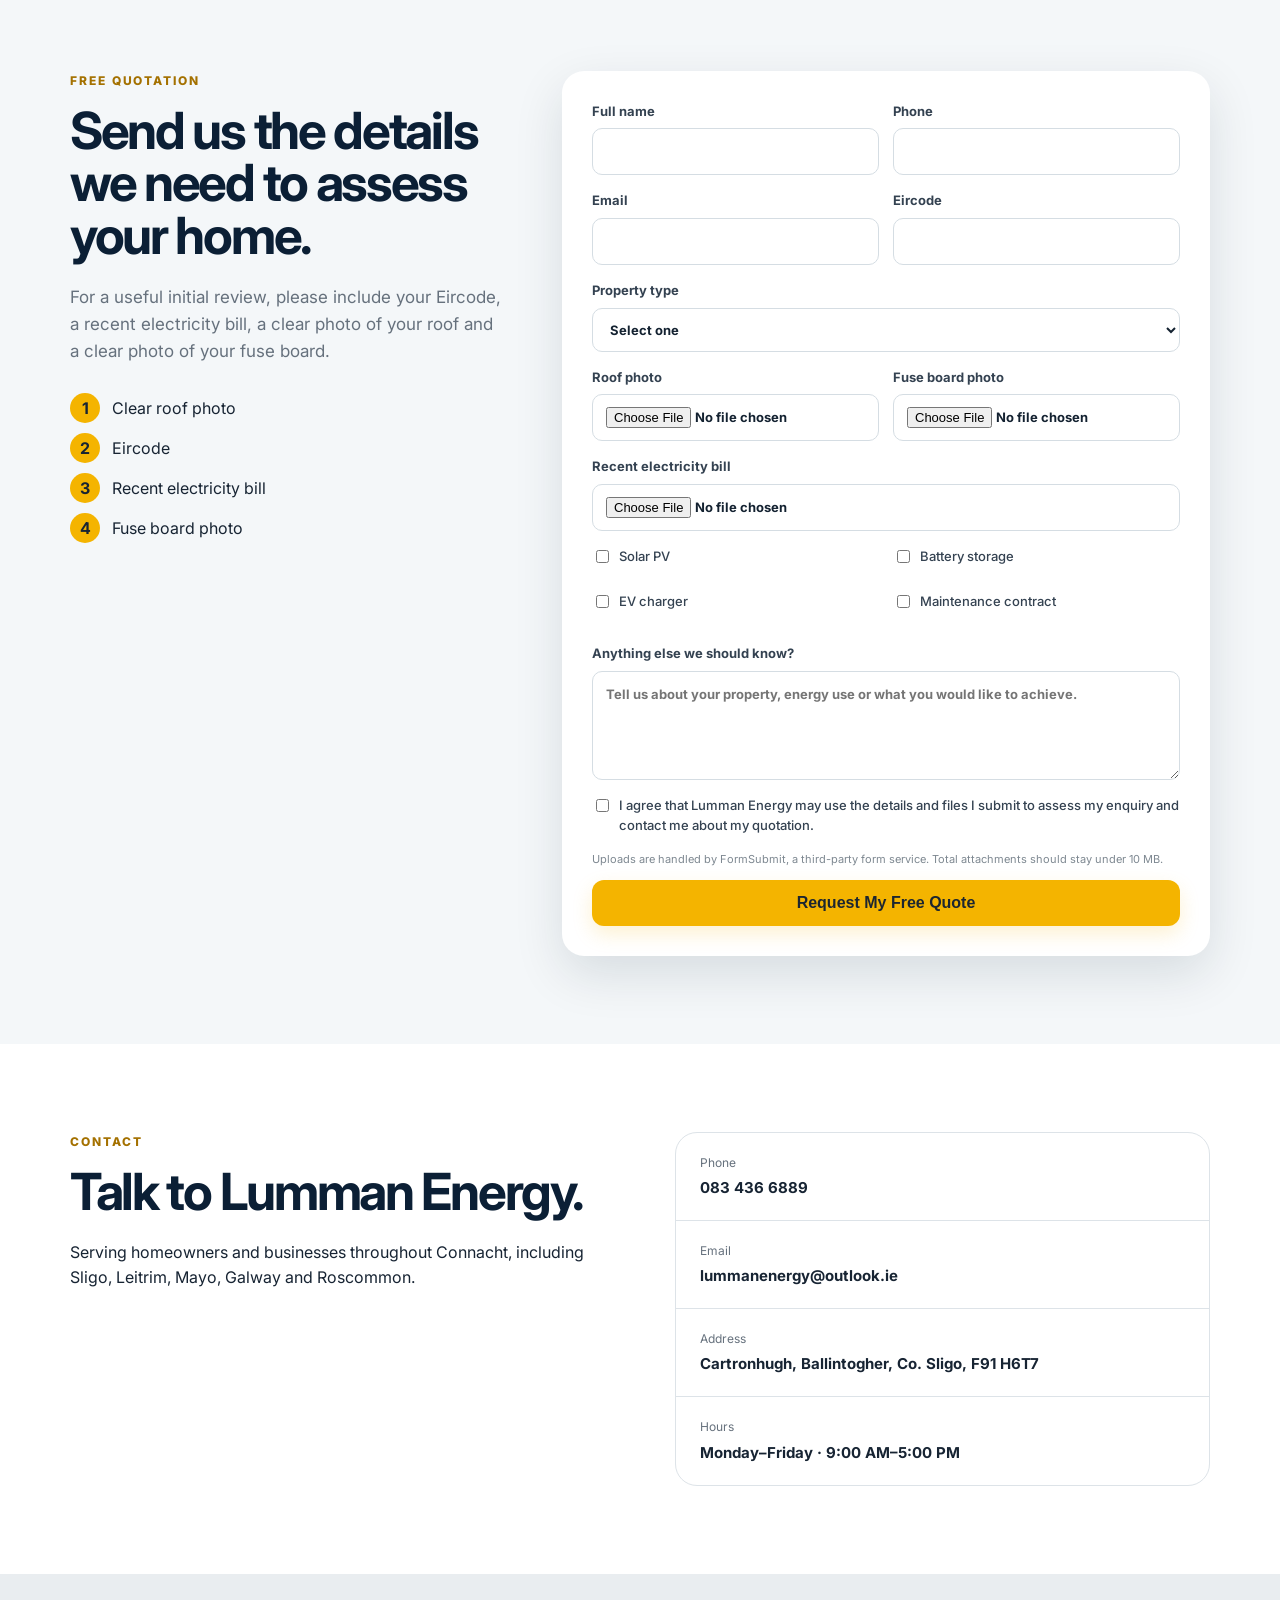
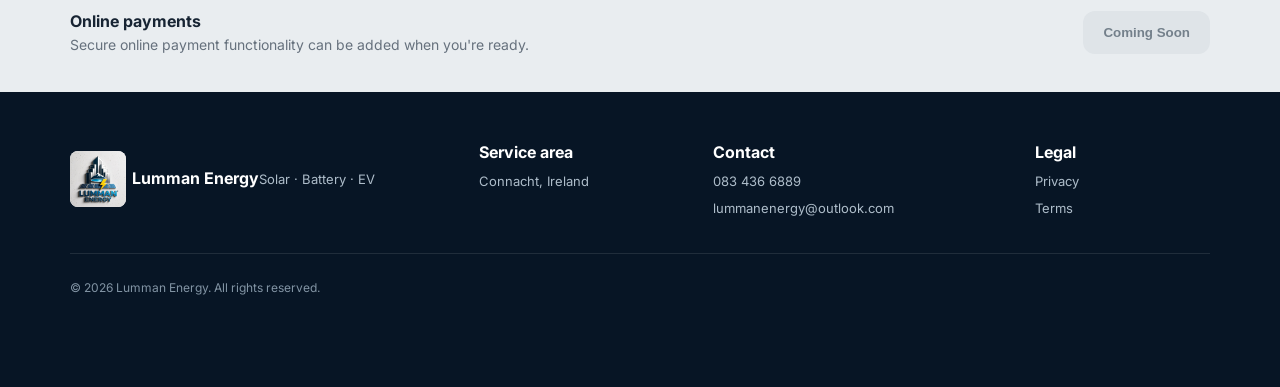
==== commit bd0f3478: "Update email and form action to new domain" ====
--- a/index.html
+++ b/index.html
@@ -129,7 +129,7 @@
       </div>
     </div>
 
-    <form class="quote-form" action="https://formsubmit.co/lummanenergy@outlook.com" method="POST" enctype="multipart/form-data">
+    <form class="quote-form" action="https://formsubmit.co/lummanenergy@outlook.ie" method="POST" enctype="multipart/form-data">
       <input type="hidden" name="_subject" value="New Lumman Energy website quote request">
       <input type="hidden" name="_template" value="table">
       <input type="hidden" name="_autoresponse" value="Thanks for contacting Lumman Energy. We have received your quote request and will be in touch as soon as possible during business hours.">
@@ -158,7 +158,7 @@
     <div><div class="eyebrow">Contact</div><h2>Talk to Lumman Energy.</h2><p>Serving homeowners and businesses throughout Connacht, including Sligo, Leitrim, Mayo, Galway and Roscommon.</p></div>
     <div class="contact-card">
       <a href="tel:+353834366889"><small>Phone</small><strong>083 436 6889</strong></a>
-      <a href="mailto:lummanenergy@outlook.com"><small>Email</small><strong>lummanenergy@outlook.com</strong></a>
+      <a href="mailto:lummanenergy@outlook.com"><small>Email</small><strong>lummanenergy@outlook.ie</strong></a>
       <div><small>Address</small><strong>Cartronhugh, Ballintogher, Co. Sligo, F91 H6T7</strong></div>
       <div><small>Hours</small><strong>Monday–Friday · 9:00 AM–5:00 PM</strong></div>
     </div>
@@ -174,7 +174,7 @@
   <div class="container footer-grid">
     <div class="footer-brand"><img src="logo.png" alt=""><div><strong>Lumman Energy</strong><span>Solar · Battery · EV</span></div></div>
     <div><strong>Service area</strong><span>Connacht, Ireland</span></div>
-    <div><strong>Contact</strong><a href="tel:+353834366889">083 436 6889</a><a href="mailto:lummanenergy@outlook.com">lummanenergy@outlook.com</a></div>
+    <div><strong>Contact</strong><a href="tel:+353834366889">083 436 6889</a><a href="mailto:lummanenergy@outlook.ie">lummanenergy@outlook.com</a></div>
     <div><strong>Legal</strong><a href="privacy.html">Privacy</a><a href="terms.html">Terms</a></div>
   </div>
   <div class="container footer-bottom">© <span id="year"></span> Lumman Energy. All rights reserved.</div>
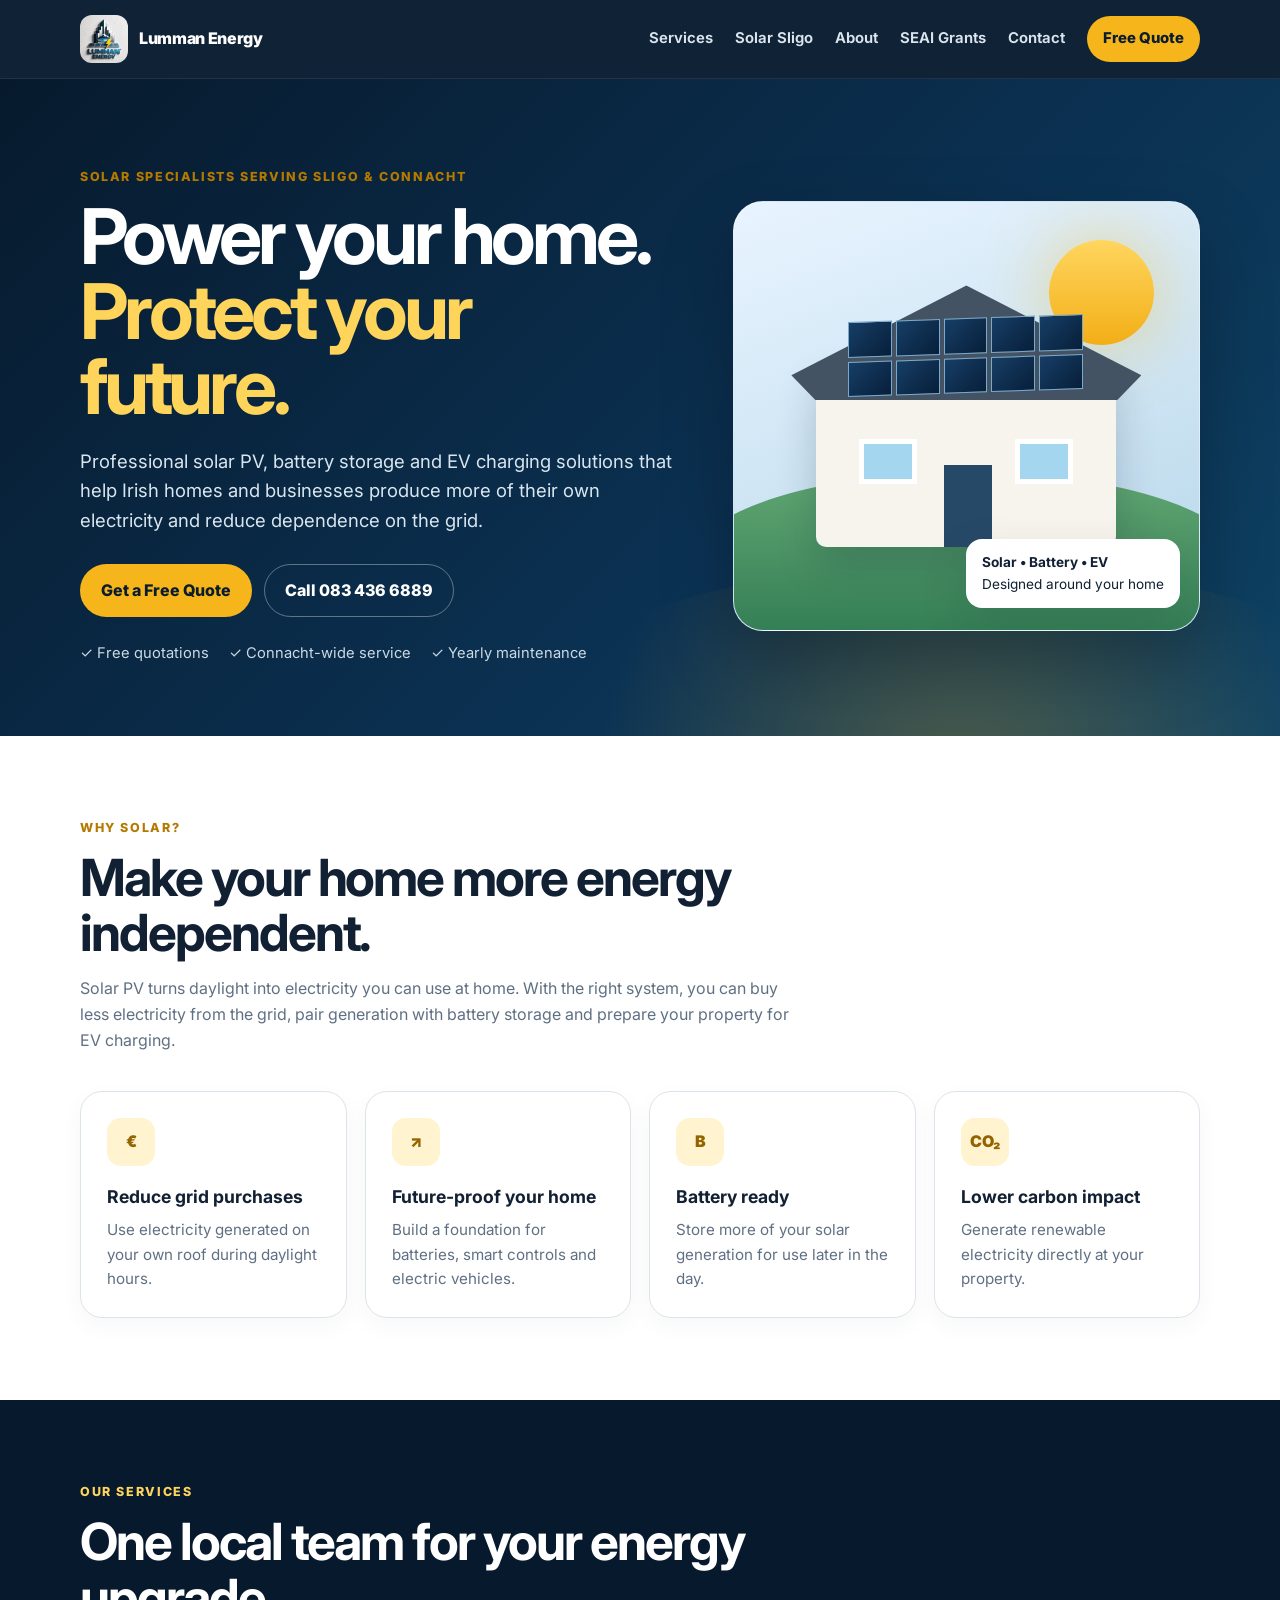
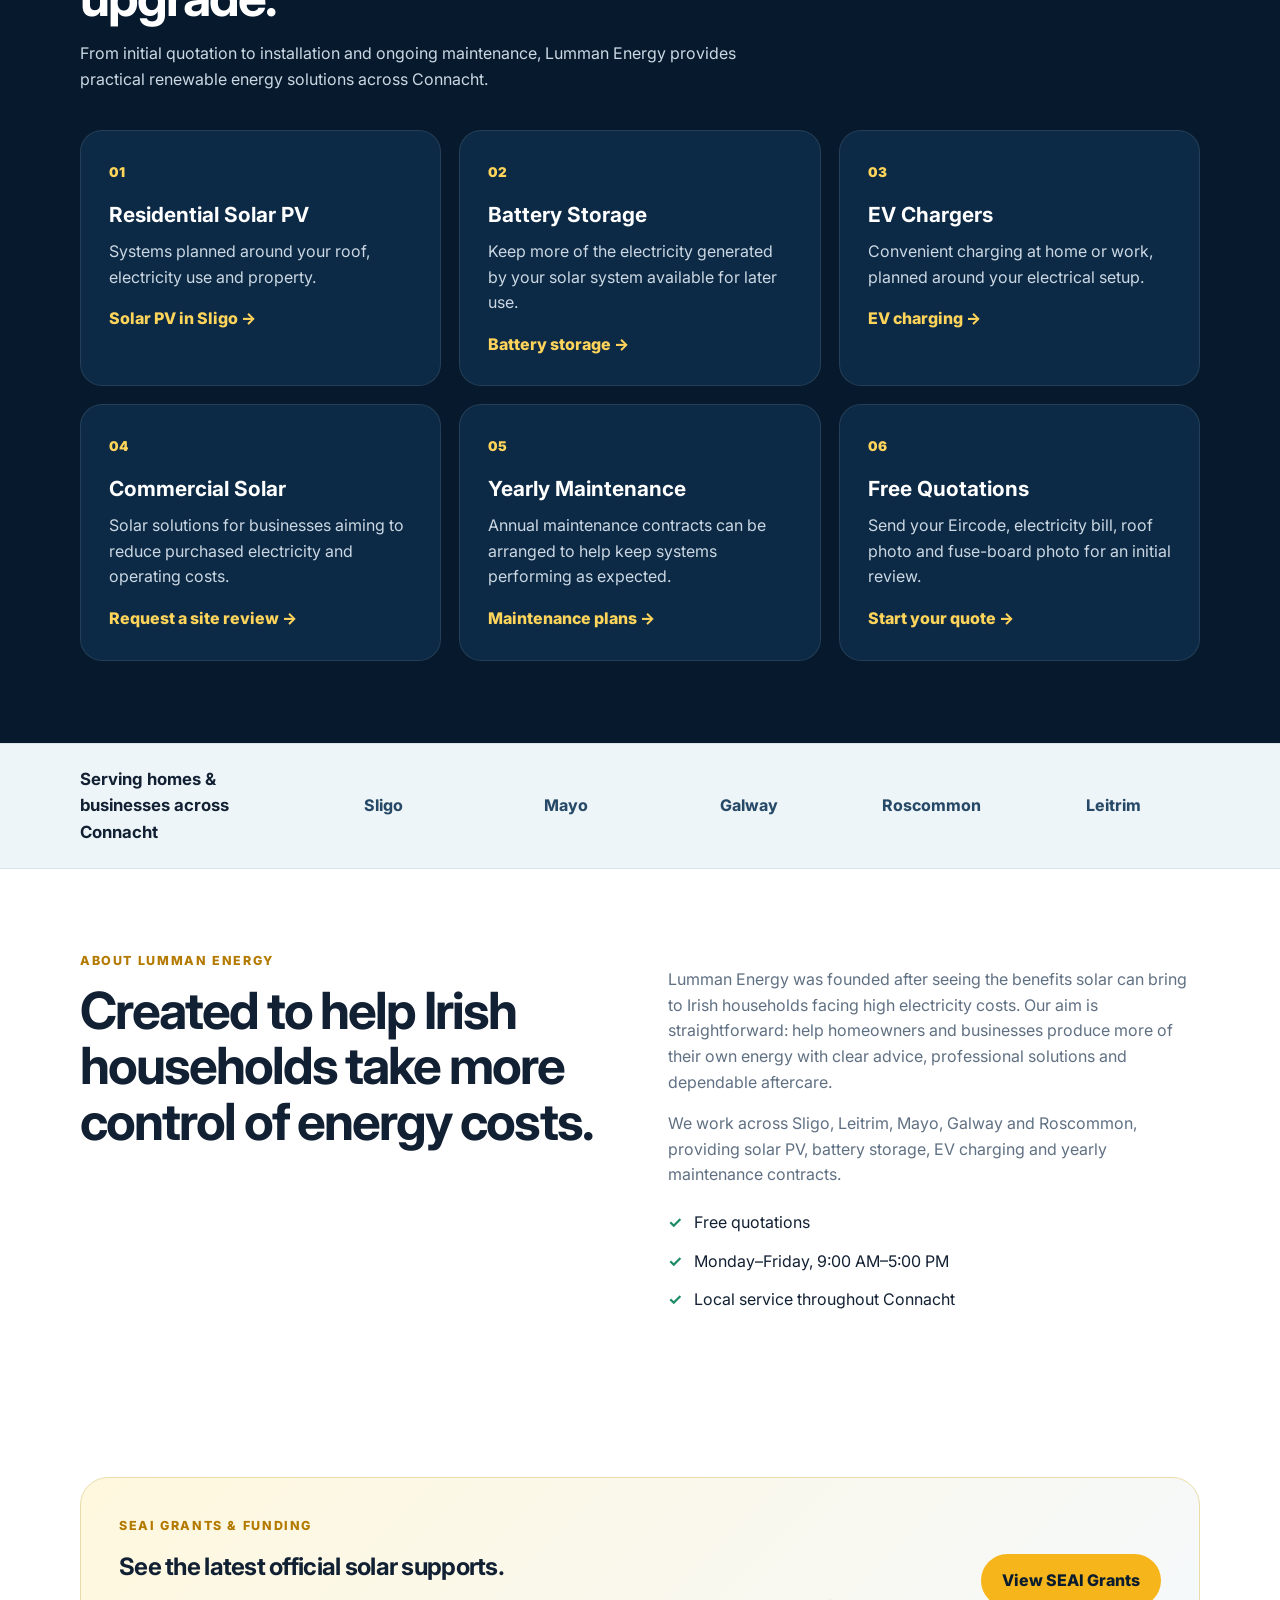
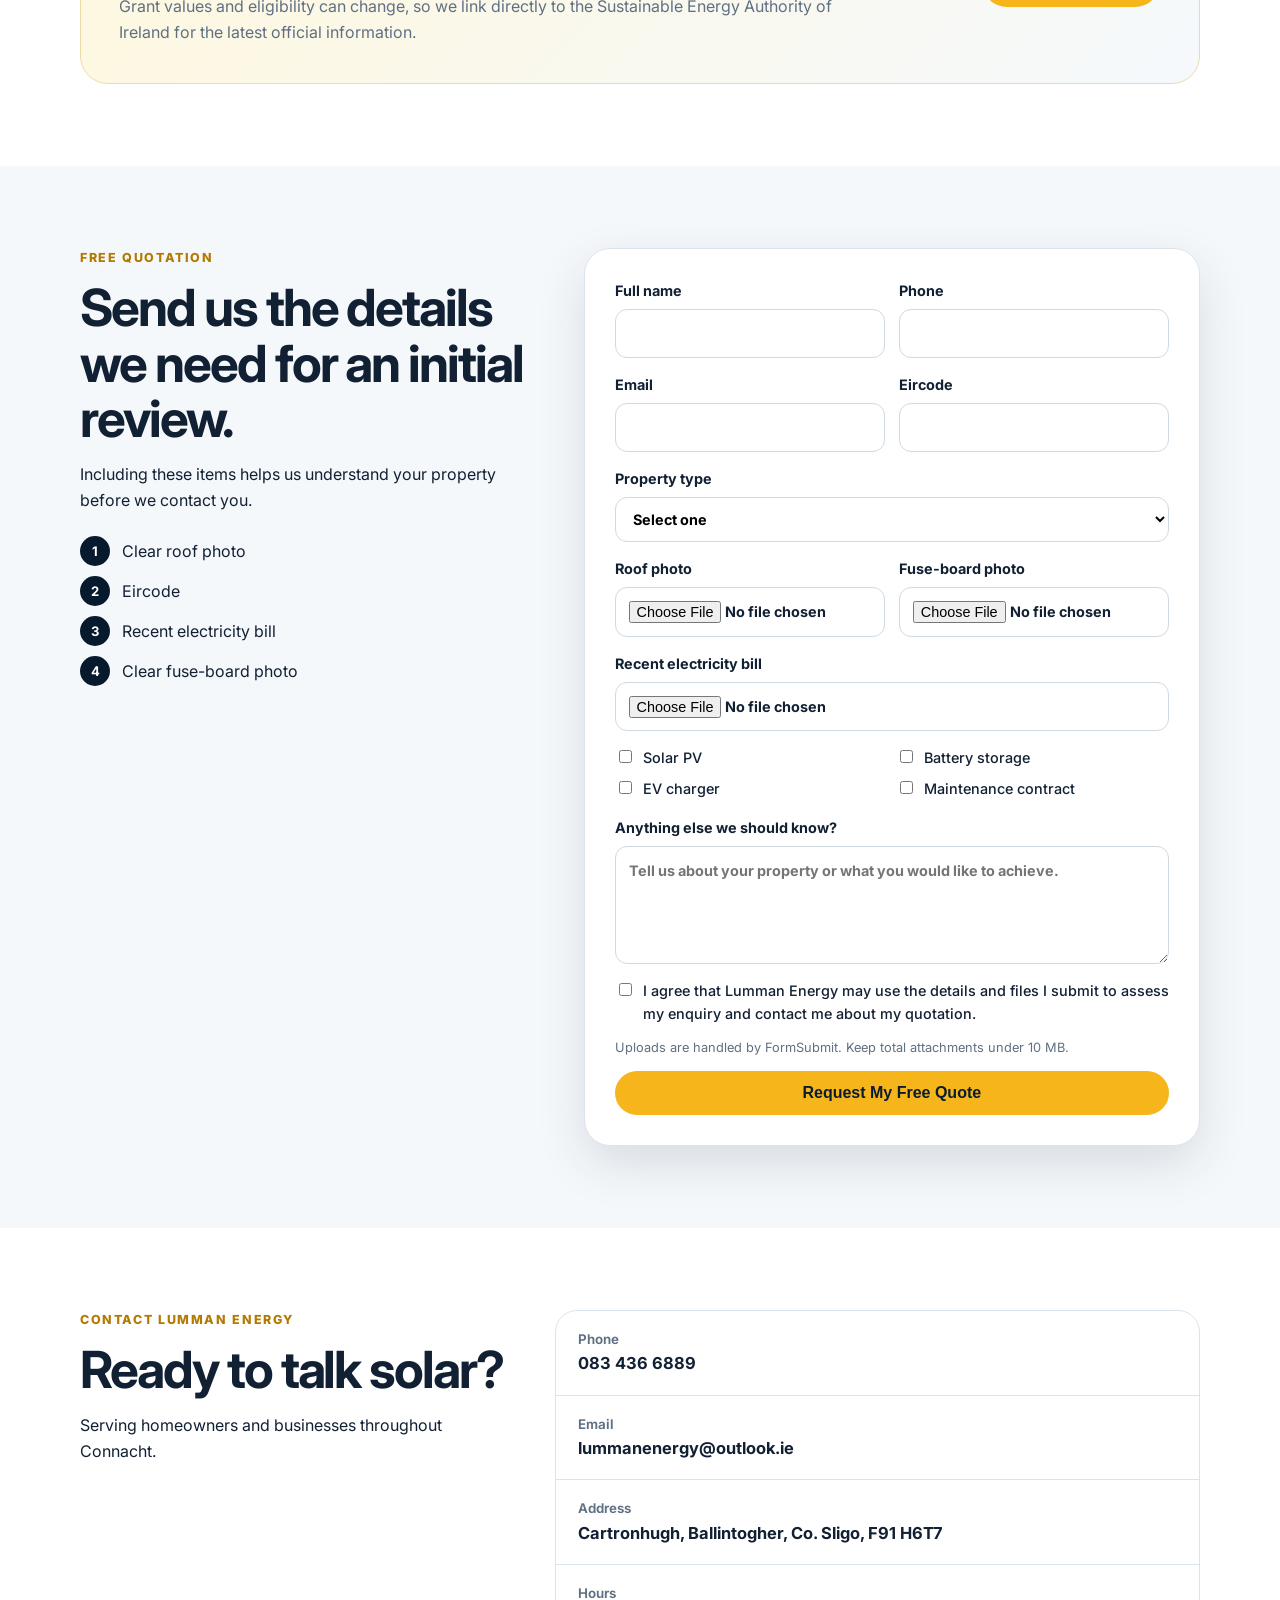
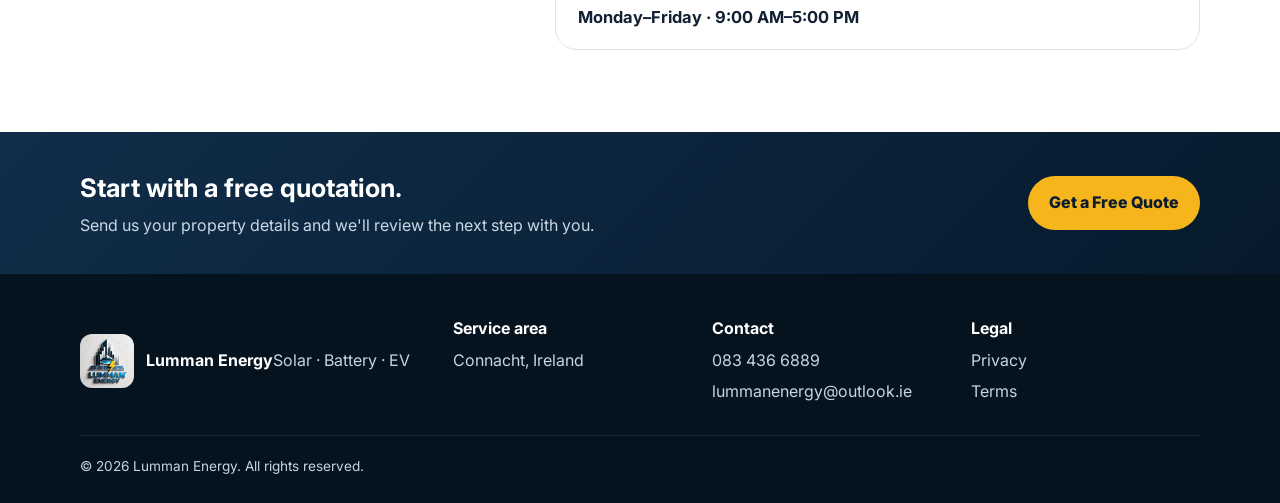
==== commit 4631c45a: "Add files via upload" ====
--- a/index.html
+++ b/index.html
@@ -1,186 +1,12 @@
-<!DOCTYPE html>
-<html lang="en">
-<head>
-  <meta charset="UTF-8" />
-  <meta name="viewport" content="width=device-width, initial-scale=1.0" />
-  <title>Lumman Energy | Solar, Battery Storage & EV Chargers in Connacht</title>
-  <meta name="description" content="Lumman Energy provides professional solar PV, battery storage, EV charger installations and maintenance across Connacht. Free quotations available." />
-  <meta name="theme-color" content="#0b1f35" />
-  <link rel="preconnect" href="https://fonts.googleapis.com">
-  <link rel="preconnect" href="https://fonts.gstatic.com" crossorigin>
-  <link href="https://fonts.googleapis.com/css2?family=Inter:wght@400;500;600;700;800&display=swap" rel="stylesheet">
-  <link rel="stylesheet" href="styles.css" />
-</head>
-<body>
-<header class="site-header" id="top">
-  <div class="container nav-wrap">
-    <a class="brand" href="#top" aria-label="Lumman Energy home">
-      <img src="logo.png" alt="Lumman Energy logo" />
-      <span>Lumman Energy</span>
-    </a>
-    <button class="menu-btn" aria-label="Open menu" aria-expanded="false">☰</button>
-    <nav class="nav-links" aria-label="Primary navigation">
-      <a href="#services">Services</a>
-      <a href="#why-solar">Why Solar</a>
-      <a href="#about">About</a>
-      <a href="#grants">SEAI Grants</a>
-      <a href="#contact">Contact</a>
-      <a class="btn btn-small" href="#quote">Free Quote</a>
-    </nav>
-  </div>
-</header>
-
-<main>
-<section class="hero">
-  <div class="hero-pattern" aria-hidden="true"></div>
-  <div class="container hero-grid">
-    <div class="hero-copy">
-      <div class="eyebrow">Solar specialists serving Connacht</div>
-      <h1>Power your home.<br><span>Protect your future.</span></h1>
-      <p class="lead">Professional solar PV, battery storage and EV charging solutions designed to reduce your energy costs and give you more control over the power your home uses.</p>
-      <div class="hero-actions">
-        <a class="btn" href="#quote">Get a Free Quote</a>
-        <a class="btn btn-outline" href="tel:+353834366889">Call 083 436 6889</a>
-      </div>
-      <div class="trust-row">
-        <span>✓ Free quotations</span><span>✓ Local Connacht service</span><span>✓ Maintenance plans</span>
-      </div>
-    </div>
-    <div class="solar-card" aria-label="Solar energy illustration">
-      <div class="sun"></div>
-      <div class="house">
-        <div class="roof"><div class="panel-grid"></div></div>
-        <div class="walls"><div class="door"></div><div class="window"></div><div class="window second"></div></div>
-      </div>
-      <div class="energy-badge"><strong>Clean energy</strong><span>Generated at home</span></div>
-    </div>
-  </div>
-</section>
-
-<section class="benefits" id="why-solar">
-  <div class="container">
-    <div class="section-head narrow">
-      <div class="eyebrow">Why solar?</div>
-      <h2>Turn your roof into a long-term energy asset.</h2>
-      <p>Solar can reduce the amount of electricity you buy from the grid, help protect your household from future energy price increases and make your home more energy independent.</p>
-    </div>
-    <div class="benefit-grid">
-      <article><div class="icon">€</div><h3>Lower energy bills</h3><p>Generate electricity during the day and reduce the amount of power you need to buy from your supplier.</p></article>
-      <article><div class="icon">↗</div><h3>Future-proof your home</h3><p>Add modern energy technology that can work alongside batteries, smart controls and EV charging.</p></article>
-      <article><div class="icon">🔋</div><h3>Store more of your power</h3><p>Battery storage can keep more of your solar generation available for use later in the day.</p></article>
-      <article><div class="icon">☘</div><h3>Reduce your carbon footprint</h3><p>Produce renewable electricity on your own property and reduce reliance on fossil-fuel generated power.</p></article>
-    </div>
-  </div>
-</section>
-
-<section class="services section-dark" id="services">
-  <div class="container">
-    <div class="section-head light">
-      <div class="eyebrow">Our services</div>
-      <h2>One local team for your home energy upgrade.</h2>
-    </div>
-    <div class="service-grid">
-      <article><span>01</span><h3>Residential Solar PV</h3><p>Solar systems sized around your home, roof space and electricity usage.</p></article>
-      <article><span>02</span><h3>Commercial Solar</h3><p>Practical solar solutions for businesses looking to reduce operating energy costs.</p></article>
-      <article><span>03</span><h3>Battery Storage</h3><p>Store excess solar generation and make more of the electricity produced on your property.</p></article>
-      <article><span>04</span><h3>EV Chargers</h3><p>Convenient home and business charging solutions designed to work with your electrical system.</p></article>
-      <article><span>05</span><h3>Yearly Maintenance</h3><p>Annual maintenance contracts can be arranged to help keep your system performing as expected.</p></article>
-      <article class="cta-card"><h3>Not sure what you need?</h3><p>Send us your Eircode, bill and a few photos. We'll review the details and contact you about the next step.</p><a href="#quote">Start your free quote →</a></article>
-    </div>
-  </div>
-</section>
-
-<section class="about" id="about">
-  <div class="container about-grid">
-    <div>
-      <div class="eyebrow">About Lumman Energy</div>
-      <h2>Built around the benefits solar can bring to Irish households.</h2>
-    </div>
-    <div class="about-copy">
-      <p>Lumman Energy was started after seeing first-hand the benefits solar can bring to Irish households facing high energy costs. Our goal is simple: help homeowners produce more of their own electricity and make the move to renewable energy straightforward.</p>
-      <p>We work with customers across Connacht on solar PV, battery storage and EV charging projects, with free quotations and yearly maintenance contracts available.</p>
-      <div class="hours"><strong>Opening hours</strong><span>Monday–Friday · 9:00 AM–5:00 PM</span></div>
-    </div>
-  </div>
-</section>
-
-<section class="grants" id="grants">
-  <div class="container grant-card">
-    <div>
-      <div class="eyebrow">SEAI grants & funding</div>
-      <h2>Check the latest official supports before you begin.</h2>
-      <p>Grant amounts and eligibility can change. For the most accurate and current information, we direct customers to the official Sustainable Energy Authority of Ireland website.</p>
-    </div>
-    <a class="btn" href="https://www.seai.ie/grants/home-energy-grants" target="_blank" rel="noopener">View SEAI Grants</a>
-  </div>
-</section>
-
-<section class="quote" id="quote">
-  <div class="container quote-grid">
-    <div class="quote-intro">
-      <div class="eyebrow">Free quotation</div>
-      <h2>Send us the details we need to assess your home.</h2>
-      <p>For a useful initial review, please include your Eircode, a recent electricity bill, a clear photo of your roof and a clear photo of your fuse board.</p>
-      <div class="upload-list">
-        <div><b>1</b><span>Clear roof photo</span></div>
-        <div><b>2</b><span>Eircode</span></div>
-        <div><b>3</b><span>Recent electricity bill</span></div>
-        <div><b>4</b><span>Fuse board photo</span></div>
-      </div>
-    </div>
-
-    <form class="quote-form" action="https://formsubmit.co/lummanenergy@outlook.ie" method="POST" enctype="multipart/form-data">
-      <input type="hidden" name="_subject" value="New Lumman Energy website quote request">
-      <input type="hidden" name="_template" value="table">
-      <input type="hidden" name="_autoresponse" value="Thanks for contacting Lumman Energy. We have received your quote request and will be in touch as soon as possible during business hours.">
-      <input type="text" name="_honey" style="display:none">
-      <div class="form-row"><label>Full name<input type="text" name="Full name" required></label><label>Phone<input type="tel" name="Phone" required></label></div>
-      <div class="form-row"><label>Email<input type="email" name="email" required></label><label>Eircode<input type="text" name="Eircode" required></label></div>
-      <label>Property type<select name="Property type" required><option value="">Select one</option><option>Detached</option><option>Semi-detached</option><option>Terraced</option><option>Bungalow</option><option>Commercial property</option><option>Other</option></select></label>
-      <div class="form-row"><label>Roof photo<input type="file" name="Roof photo" accept="image/*" required></label><label>Fuse board photo<input type="file" name="Fuse board photo" accept="image/*" required></label></div>
-      <label>Recent electricity bill<input type="file" name="Electricity bill" accept="image/*,.pdf" required></label>
-      <div class="check-grid">
-        <label><input type="checkbox" name="Interested in" value="Solar PV"> Solar PV</label>
-        <label><input type="checkbox" name="Interested in" value="Battery storage"> Battery storage</label>
-        <label><input type="checkbox" name="Interested in" value="EV charger"> EV charger</label>
-        <label><input type="checkbox" name="Interested in" value="Maintenance contract"> Maintenance contract</label>
-      </div>
-      <label>Anything else we should know?<textarea name="Message" rows="4" placeholder="Tell us about your property, energy use or what you would like to achieve."></textarea></label>
-      <label class="consent"><input type="checkbox" required> I agree that Lumman Energy may use the details and files I submit to assess my enquiry and contact me about my quotation.</label>
-      <p class="form-note">Uploads are handled by FormSubmit, a third-party form service. Total attachments should stay under 10 MB.</p>
-      <button class="btn btn-full" type="submit">Request My Free Quote</button>
-    </form>
-  </div>
-</section>
-
-<section class="contact" id="contact">
-  <div class="container contact-grid">
-    <div><div class="eyebrow">Contact</div><h2>Talk to Lumman Energy.</h2><p>Serving homeowners and businesses throughout Connacht, including Sligo, Leitrim, Mayo, Galway and Roscommon.</p></div>
-    <div class="contact-card">
-      <a href="tel:+353834366889"><small>Phone</small><strong>083 436 6889</strong></a>
-      <a href="mailto:lummanenergy@outlook.com"><small>Email</small><strong>lummanenergy@outlook.ie</strong></a>
-      <div><small>Address</small><strong>Cartronhugh, Ballintogher, Co. Sligo, F91 H6T7</strong></div>
-      <div><small>Hours</small><strong>Monday–Friday · 9:00 AM–5:00 PM</strong></div>
-    </div>
-  </div>
-</section>
-
-<section class="payment-strip">
-  <div class="container"><div><strong>Online payments</strong><span>Secure online payment functionality can be added when you're ready.</span></div><button class="btn btn-muted" disabled>Coming Soon</button></div>
-</section>
-</main>
-
-<footer>
-  <div class="container footer-grid">
-    <div class="footer-brand"><img src="logo.png" alt=""><div><strong>Lumman Energy</strong><span>Solar · Battery · EV</span></div></div>
-    <div><strong>Service area</strong><span>Connacht, Ireland</span></div>
-    <div><strong>Contact</strong><a href="tel:+353834366889">083 436 6889</a><a href="mailto:lummanenergy@outlook.ie">lummanenergy@outlook.com</a></div>
-    <div><strong>Legal</strong><a href="privacy.html">Privacy</a><a href="terms.html">Terms</a></div>
-  </div>
-  <div class="container footer-bottom">© <span id="year"></span> Lumman Energy. All rights reserved.</div>
-</footer>
-
-<div class="mobile-cta"><a href="tel:+353834366889">Call</a><a href="#quote">Free Quote</a></div>
-<script src="script.js"></script>
-</body>
-</html>
+<!DOCTYPE html><html lang="en-IE"><head><meta charset="UTF-8"><meta name="viewport" content="width=device-width,initial-scale=1"><title>Lumman Energy | Solar Panels Sligo & Connacht | Battery & EV</title><meta name="description" content="Lumman Energy installs solar PV, battery storage and EV chargers across Sligo and Connacht. Free quotations, SEAI grant guidance and yearly maintenance available."><link rel="canonical" href="https://lummanenergyie.com/"><meta name="robots" content="index,follow"><meta property="og:title" content="Lumman Energy | Solar PV, Battery Storage & EV Charging"><meta property="og:description" content="Professional solar energy solutions across Sligo and Connacht. Request a free quotation today."><meta property="og:url" content="https://lummanenergyie.com/"><meta property="og:type" content="website"><meta name="theme-color" content="#071a2d"><link rel="preconnect" href="https://fonts.googleapis.com"><link rel="preconnect" href="https://fonts.gstatic.com" crossorigin><link href="https://fonts.googleapis.com/css2?family=Inter:wght@400;500;600;700;800&display=swap" rel="stylesheet"><link rel="stylesheet" href="styles.css"><script type="application/ld+json">{"@context":"https://schema.org","@type":"Electrician","name":"Lumman Energy","url":"https://lummanenergyie.com/","telephone":"+353834366889","email":"lummanenergy@outlook.ie","address":{"@type":"PostalAddress","streetAddress":"Cartronhugh, Ballintogher","addressRegion":"Co. Sligo","postalCode":"F91 H6T7","addressCountry":"IE"},"areaServed":["Sligo","Leitrim","Mayo","Galway","Roscommon","Connacht"],"openingHours":"Mo-Fr 09:00-17:00","description":"Solar PV, battery storage, EV charger and maintenance services across Connacht."}</script></head><body>
+<header class="site-header"><div class="container nav-wrap"><a class="brand" href="index.html"><img src="logo.png" alt="Lumman Energy"><span>Lumman Energy</span></a><button class="menu-btn" aria-label="Open menu" aria-expanded="false">☰</button><nav class="nav-links"><a href="#services">Services</a><a href="solar-panels-sligo.html">Solar Sligo</a><a href="#about">About</a><a href="#grants">SEAI Grants</a><a href="#contact">Contact</a><a class="btn btn-small" href="#quote">Free Quote</a></nav></div></header>
+<main><section class="hero"><div class="container hero-grid"><div><div class="eyebrow">Solar specialists serving Sligo & Connacht</div><h1>Power your home.<br><span>Protect your future.</span></h1><p class="lead">Professional solar PV, battery storage and EV charging solutions that help Irish homes and businesses produce more of their own electricity and reduce dependence on the grid.</p><div class="hero-actions"><a class="btn" href="#quote">Get a Free Quote</a><a class="btn btn-outline" href="tel:+353834366889">Call 083 436 6889</a></div><div class="trust-row"><span>✓ Free quotations</span><span>✓ Connacht-wide service</span><span>✓ Yearly maintenance</span></div></div><div class="hero-visual" aria-label="Irish home with solar panels illustration"><div class="sky-sun"></div><div class="land"></div><div class="home"><div class="panels"><i></i><i></i><i></i><i></i><i></i><i></i><i></i><i></i><i></i><i></i></div><div class="home-door"></div><div class="window1"></div><div class="window2"></div></div><div class="energy-chip"><strong>Solar • Battery • EV</strong><span>Designed around your home</span></div></div></div></section>
+<section class="section"><div class="container"><div class="section-head"><div class="eyebrow">Why solar?</div><h2>Make your home more energy independent.</h2><p>Solar PV turns daylight into electricity you can use at home. With the right system, you can buy less electricity from the grid, pair generation with battery storage and prepare your property for EV charging.</p></div><div class="benefit-grid"><article class="card"><div class="card-icon">€</div><h3>Reduce grid purchases</h3><p>Use electricity generated on your own roof during daylight hours.</p></article><article class="card"><div class="card-icon">↗</div><h3>Future-proof your home</h3><p>Build a foundation for batteries, smart controls and electric vehicles.</p></article><article class="card"><div class="card-icon">B</div><h3>Battery ready</h3><p>Store more of your solar generation for use later in the day.</p></article><article class="card"><div class="card-icon">CO₂</div><h3>Lower carbon impact</h3><p>Generate renewable electricity directly at your property.</p></article></div></div></section>
+<section class="section dark" id="services"><div class="container"><div class="section-head"><div class="eyebrow">Our services</div><h2>One local team for your energy upgrade.</h2><p>From initial quotation to installation and ongoing maintenance, Lumman Energy provides practical renewable energy solutions across Connacht.</p></div><div class="service-grid"><article class="service-card"><span class="num">01</span><h3>Residential Solar PV</h3><p>Systems planned around your roof, electricity use and property.</p><a href="solar-panels-sligo.html">Solar PV in Sligo →</a></article><article class="service-card"><span class="num">02</span><h3>Battery Storage</h3><p>Keep more of the electricity generated by your solar system available for later use.</p><a href="battery-storage.html">Battery storage →</a></article><article class="service-card"><span class="num">03</span><h3>EV Chargers</h3><p>Convenient charging at home or work, planned around your electrical setup.</p><a href="ev-chargers.html">EV charging →</a></article><article class="service-card"><span class="num">04</span><h3>Commercial Solar</h3><p>Solar solutions for businesses aiming to reduce purchased electricity and operating costs.</p><a href="#quote">Request a site review →</a></article><article class="service-card"><span class="num">05</span><h3>Yearly Maintenance</h3><p>Annual maintenance contracts can be arranged to help keep systems performing as expected.</p><a href="maintenance.html">Maintenance plans →</a></article><article class="service-card"><span class="num">06</span><h3>Free Quotations</h3><p>Send your Eircode, electricity bill, roof photo and fuse-board photo for an initial review.</p><a href="#quote">Start your quote →</a></article></div></div></section>
+<section class="local-strip"><div class="container local-grid"><strong>Serving homes & businesses across Connacht</strong><a href="solar-panels-sligo.html">Sligo</a><a href="solar-panels-mayo.html">Mayo</a><a href="solar-panels-galway.html">Galway</a><a href="solar-panels-roscommon.html">Roscommon</a><a href="solar-panels-leitrim.html">Leitrim</a></div></section>
+<section class="section" id="about"><div class="container split"><div><div class="eyebrow">About Lumman Energy</div><h2>Created to help Irish households take more control of energy costs.</h2></div><div><p>Lumman Energy was founded after seeing the benefits solar can bring to Irish households facing high electricity costs. Our aim is straightforward: help homeowners and businesses produce more of their own energy with clear advice, professional solutions and dependable aftercare.</p><p>We work across Sligo, Leitrim, Mayo, Galway and Roscommon, providing solar PV, battery storage, EV charging and yearly maintenance contracts.</p><div class="tick-list"><div><b>✓</b><span>Free quotations</span></div><div><b>✓</b><span>Monday–Friday, 9:00 AM–5:00 PM</span></div><div><b>✓</b><span>Local service throughout Connacht</span></div></div></div></div></section>
+<section class="section" id="grants"><div class="container grant-card"><div><div class="eyebrow">SEAI grants & funding</div><h2>See the latest official solar supports.</h2><p>Grant values and eligibility can change, so we link directly to the Sustainable Energy Authority of Ireland for the latest official information.</p></div><a class="btn" href="https://www.seai.ie/grants/home-energy-grants" target="_blank" rel="noopener">View SEAI Grants</a></div></section>
+<section class="section quote" id="quote"><div class="container quote-grid"><div class="quote-intro"><div class="eyebrow">Free quotation</div><h2>Send us the details we need for an initial review.</h2><p>Including these items helps us understand your property before we contact you.</p><div class="upload-list"><div><b>1</b><span>Clear roof photo</span></div><div><b>2</b><span>Eircode</span></div><div><b>3</b><span>Recent electricity bill</span></div><div><b>4</b><span>Clear fuse-board photo</span></div></div></div><form class="quote-form" action="https://formsubmit.co/lummanenergy@outlook.ie" method="POST" enctype="multipart/form-data"><input type="hidden" name="_subject" value="New Lumman Energy website quote request"><input type="hidden" name="_template" value="table"><input type="hidden" name="_autoresponse" value="Thanks for contacting Lumman Energy. We have received your quote request and will be in touch as soon as possible during business hours."><input type="text" name="_honey" style="display:none"><div class="form-row"><label>Full name<input type="text" name="Full name" required></label><label>Phone<input type="tel" name="Phone" required></label></div><div class="form-row"><label>Email<input type="email" name="email" required></label><label>Eircode<input type="text" name="Eircode" required></label></div><label>Property type<select name="Property type" required><option value="">Select one</option><option>Detached</option><option>Semi-detached</option><option>Terraced</option><option>Bungalow</option><option>Commercial property</option><option>Other</option></select></label><div class="form-row"><label>Roof photo<input type="file" name="Roof photo" accept="image/*" required></label><label>Fuse-board photo<input type="file" name="Fuse board photo" accept="image/*" required></label></div><label>Recent electricity bill<input type="file" name="Electricity bill" accept="image/*,.pdf" required></label><div class="check-grid"><label><input type="checkbox" name="Interested in" value="Solar PV"> Solar PV</label><label><input type="checkbox" name="Interested in" value="Battery storage"> Battery storage</label><label><input type="checkbox" name="Interested in" value="EV charger"> EV charger</label><label><input type="checkbox" name="Interested in" value="Maintenance contract"> Maintenance contract</label></div><label>Anything else we should know?<textarea name="Message" rows="4" placeholder="Tell us about your property or what you would like to achieve."></textarea></label><label class="consent"><input type="checkbox" required> I agree that Lumman Energy may use the details and files I submit to assess my enquiry and contact me about my quotation.</label><p class="form-note">Uploads are handled by FormSubmit. Keep total attachments under 10 MB.</p><button class="btn btn-full" type="submit">Request My Free Quote</button></form></div></section>
+<section class="section contact" id="contact"><div class="container contact-grid"><div><div class="eyebrow">Contact Lumman Energy</div><h2>Ready to talk solar?</h2><p>Serving homeowners and businesses throughout Connacht.</p></div><div class="contact-card"><a href="tel:+353834366889"><small>Phone</small><strong>083 436 6889</strong></a><a href="mailto:lummanenergy@outlook.ie"><small>Email</small><strong>lummanenergy@outlook.ie</strong></a><div><small>Address</small><strong>Cartronhugh, Ballintogher, Co. Sligo, F91 H6T7</strong></div><div><small>Hours</small><strong>Monday–Friday · 9:00 AM–5:00 PM</strong></div></div></div></section>
+<section class="cta-band"><div class="container"><div><h3>Start with a free quotation.</h3><p>Send us your property details and we'll review the next step with you.</p></div><a class="btn" href="#quote">Get a Free Quote</a></div></section></main>
+<footer><div class="container footer-grid"><div class="footer-brand"><img src="logo.png" alt=""><div><strong>Lumman Energy</strong><span>Solar · Battery · EV</span></div></div><div><strong>Service area</strong><span>Connacht, Ireland</span></div><div><strong>Contact</strong><a href="tel:+353834366889">083 436 6889</a><a href="mailto:lummanenergy@outlook.ie">lummanenergy@outlook.ie</a></div><div><strong>Legal</strong><a href="privacy.html">Privacy</a><a href="terms.html">Terms</a></div></div><div class="container footer-bottom">© <span id="year"></span> Lumman Energy. All rights reserved.</div></footer><div class="mobile-cta"><a href="tel:+353834366889">Call</a><a href="#quote">Free Quote</a></div><script src="script.js"></script></body></html>
--- a/styles.css
+++ b/styles.css
@@ -1,4 +1,4 @@
-:root{--navy:#0b1f35;--navy2:#102b49;--gold:#f4b400;--cream:#f7f8f6;--text:#172433;--muted:#66717d;--line:#dde3e8;--white:#fff;--shadow:0 18px 50px rgba(11,31,53,.12);--radius:22px}
-*{box-sizing:border-box}html{scroll-behavior:smooth}body{margin:0;font-family:Inter,system-ui,-apple-system,Segoe UI,sans-serif;color:var(--text);background:#fff;line-height:1.6}a{color:inherit;text-decoration:none}.container{width:min(1140px,calc(100% - 40px));margin:auto}.site-header{position:sticky;top:0;z-index:50;background:rgba(255,255,255,.95);backdrop-filter:blur(12px);border-bottom:1px solid rgba(11,31,53,.08)}.nav-wrap{height:78px;display:flex;align-items:center;justify-content:space-between}.brand{display:flex;align-items:center;gap:10px;font-weight:800;color:var(--navy);font-size:18px}.brand img{width:52px;height:52px;object-fit:contain}.nav-links{display:flex;align-items:center;gap:26px;font-weight:600;font-size:14px}.nav-links a:not(.btn):hover{color:#8a6500}.menu-btn{display:none;background:none;border:0;font-size:28px}.btn{display:inline-flex;align-items:center;justify-content:center;background:var(--gold);color:#1c2630!important;font-weight:800;border:none;border-radius:12px;padding:14px 20px;box-shadow:0 8px 20px rgba(244,180,0,.18);cursor:pointer}.btn:hover{transform:translateY(-1px)}.btn-small{padding:10px 16px}.btn-outline{background:transparent;color:#fff!important;border:1px solid rgba(255,255,255,.35);box-shadow:none}.btn-muted{background:#dfe4e8;color:#74808b!important;box-shadow:none}.btn-full{width:100%;font-size:16px}.hero{position:relative;overflow:hidden;background:linear-gradient(135deg,var(--navy),#12365a);color:#fff;padding:88px 0 82px}.hero-pattern{position:absolute;inset:0;background:radial-gradient(circle at 80% 10%,rgba(244,180,0,.18),transparent 24%),linear-gradient(115deg,transparent 55%,rgba(255,255,255,.04) 55%);pointer-events:none}.hero-grid{display:grid;grid-template-columns:1.07fr .93fr;gap:70px;align-items:center;position:relative}.eyebrow{text-transform:uppercase;letter-spacing:.16em;font-size:12px;font-weight:800;color:#a47100;margin-bottom:14px}.hero .eyebrow,.section-dark .eyebrow{color:#ffd35b}.hero h1,.section-head h2,.about h2,.grants h2,.quote h2,.contact h2{font-size:clamp(38px,5vw,68px);line-height:1.03;letter-spacing:-.045em;margin:0 0 22px}.hero h1 span{color:#ffd159}.lead{font-size:19px;color:#d8e2eb;max-width:680px}.hero-actions{display:flex;gap:12px;margin:30px 0 24px}.trust-row{display:flex;gap:20px;flex-wrap:wrap;color:#c6d3de;font-size:13px}.solar-card{height:455px;border-radius:28px;background:linear-gradient(#dcecff 0 51%,#d6e7c9 51%);position:relative;overflow:hidden;box-shadow:0 30px 70px rgba(0,0,0,.22);border:1px solid rgba(255,255,255,.18)}.sun{width:90px;height:90px;border-radius:50%;background:#ffc52b;position:absolute;top:55px;right:70px;box-shadow:0 0 0 18px rgba(255,197,43,.12),0 0 0 40px rgba(255,197,43,.08)}.house{position:absolute;left:45px;right:45px;bottom:38px;height:220px}.roof{position:absolute;left:40px;right:20px;top:0;height:110px;background:#263a50;transform:skew(-18deg);transform-origin:bottom;border-radius:8px}.panel-grid{position:absolute;inset:14px;background:repeating-linear-gradient(90deg,rgba(255,255,255,.22) 0 2px,transparent 2px 52px),repeating-linear-gradient(0deg,rgba(255,255,255,.22) 0 2px,#194f7c 2px 40px)}.walls{position:absolute;left:54px;right:38px;bottom:0;height:125px;background:#f6f2e9}.door{position:absolute;width:44px;height:77px;left:48%;bottom:0;background:#1b3851}.window{position:absolute;width:46px;height:42px;left:28px;top:28px;background:#8cc5e9;border:5px solid #fff}.window.second{left:auto;right:28px}.energy-badge{position:absolute;left:28px;bottom:22px;background:#fff;color:var(--navy);padding:14px 18px;border-radius:14px;box-shadow:var(--shadow);display:flex;flex-direction:column}.energy-badge strong{font-size:14px}.energy-badge span{font-size:12px;color:var(--muted)}section{padding:88px 0}.section-head{max-width:760px;margin-bottom:44px}.section-head.narrow{text-align:center;margin:0 auto 46px}.section-head h2,.about h2,.grants h2,.quote h2,.contact h2{font-size:clamp(34px,4vw,52px);color:var(--navy)}.section-head p{font-size:17px;color:var(--muted)}.benefit-grid{display:grid;grid-template-columns:repeat(4,1fr);gap:18px}.benefit-grid article{border:1px solid var(--line);border-radius:18px;padding:28px;background:#fff}.icon{width:46px;height:46px;border-radius:12px;display:grid;place-items:center;background:#fff5cf;font-size:21px;font-weight:800;margin-bottom:18px}.benefit-grid h3,.service-grid h3{margin:0 0 10px;font-size:19px}.benefit-grid p,.service-grid p{margin:0;color:var(--muted);font-size:14px}.section-dark{background:var(--navy);color:#fff}.section-head.light h2{color:#fff}.service-grid{display:grid;grid-template-columns:repeat(3,1fr);gap:16px}.service-grid article{padding:30px;border-radius:18px;background:#12304f;border:1px solid rgba(255,255,255,.08);min-height:220px}.service-grid article span{font-size:12px;font-weight:800;color:#ffd159}.service-grid article h3{font-size:21px;margin-top:36px}.service-grid article p{color:#c2cfda}.service-grid .cta-card{background:#f5b800;color:#172433}.service-grid .cta-card p{color:#39434b}.service-grid .cta-card a{display:inline-block;margin-top:24px;font-weight:800}.about{background:var(--cream)}.about-grid{display:grid;grid-template-columns:.9fr 1.1fr;gap:80px;align-items:start}.about-copy{font-size:17px;color:#44505c}.hours{margin-top:30px;border-left:4px solid var(--gold);padding-left:18px;display:flex;flex-direction:column;color:var(--navy)}.grant-card{background:#fff8dc;border:1px solid #f2df9b;border-radius:var(--radius);padding:42px;display:grid;grid-template-columns:1fr auto;gap:50px;align-items:center}.grant-card h2{font-size:36px}.grant-card p{color:#5e6871;max-width:700px}.quote{background:#f4f7f9}.quote-grid{display:grid;grid-template-columns:.8fr 1.2fr;gap:60px}.quote-intro p{color:var(--muted);font-size:17px}.upload-list{margin-top:28px;display:grid;gap:10px}.upload-list div{display:flex;align-items:center;gap:12px}.upload-list b{width:30px;height:30px;border-radius:50%;background:var(--gold);display:grid;place-items:center}.quote-form{background:#fff;border-radius:var(--radius);padding:30px;box-shadow:var(--shadow)}.quote-form label{display:flex;flex-direction:column;gap:7px;font-size:13px;font-weight:700;color:#344251;margin-bottom:15px}.form-row{display:grid;grid-template-columns:1fr 1fr;gap:14px}.quote-form input,.quote-form select,.quote-form textarea{width:100%;font:inherit;border:1px solid #d5dde3;border-radius:10px;padding:12px 13px;background:#fff;color:#142231}.quote-form input:focus,.quote-form select:focus,.quote-form textarea:focus{outline:3px solid rgba(244,180,0,.16);border-color:#d3a000}.check-grid{display:grid;grid-template-columns:1fr 1fr;gap:9px 14px;margin:4px 0 16px}.check-grid label,.consent{flex-direction:row!important;align-items:flex-start!important;font-weight:500!important}.check-grid input,.consent input{width:auto;margin-top:4px}.form-note{font-size:11px;color:#7e8891}.contact-grid{display:grid;grid-template-columns:1fr 1fr;gap:70px;align-items:start}.contact-card{border:1px solid var(--line);border-radius:var(--radius);overflow:hidden}.contact-card>a,.contact-card>div{display:flex;flex-direction:column;padding:20px 24px;border-bottom:1px solid var(--line)}.contact-card>*:last-child{border-bottom:0}.contact-card small{color:var(--muted);font-size:12px;margin-bottom:4px}.contact-card strong{font-size:15px}.payment-strip{padding:35px 0;background:#e9edf0}.payment-strip .container{display:flex;justify-content:space-between;align-items:center}.payment-strip div div{display:flex;flex-direction:column}.payment-strip span{color:var(--muted);font-size:14px}footer{background:#071525;color:#d7e0e8;padding:48px 0 90px}.footer-grid{display:grid;grid-template-columns:1.3fr .7fr 1fr .6fr;gap:30px}.footer-grid>div{display:flex;flex-direction:column;gap:6px}.footer-grid strong{color:#fff}.footer-grid span,.footer-grid a{font-size:13px;color:#aebdca}.footer-brand{flex-direction:row!important;align-items:center}.footer-brand img{width:56px;height:56px;object-fit:contain;background:#fff;border-radius:8px}.footer-bottom{margin-top:34px;padding-top:24px;border-top:1px solid rgba(255,255,255,.1);font-size:12px;color:#8294a4}.mobile-cta{display:none}
-@media(max-width:900px){.menu-btn{display:block}.nav-links{display:none;position:absolute;top:78px;left:0;right:0;background:#fff;flex-direction:column;align-items:stretch;padding:20px;border-bottom:1px solid var(--line);box-shadow:var(--shadow)}.nav-links.open{display:flex}.hero{padding:62px 0}.hero-grid,.about-grid,.quote-grid,.contact-grid{grid-template-columns:1fr}.solar-card{height:360px}.benefit-grid{grid-template-columns:1fr 1fr}.service-grid{grid-template-columns:1fr 1fr}.grant-card{grid-template-columns:1fr}.footer-grid{grid-template-columns:1fr 1fr}.quote-grid,.about-grid,.contact-grid{gap:35px}}
-@media(max-width:620px){.container{width:min(100% - 28px,1140px)}.hero h1{font-size:44px}.hero-actions{flex-direction:column}.hero-actions .btn{width:100%}.trust-row{display:grid;gap:7px}.solar-card{height:300px}.benefit-grid,.service-grid,.form-row,.check-grid,.footer-grid{grid-template-columns:1fr}.benefit-grid article{padding:22px}.service-grid article{min-height:auto}.about-grid{gap:20px}.grant-card{padding:28px}.quote-form{padding:20px}.payment-strip .container{gap:20px;align-items:flex-start;flex-direction:column}section{padding:66px 0}.mobile-cta{position:fixed;z-index:60;bottom:0;left:0;right:0;background:#fff;border-top:1px solid var(--line);display:grid;grid-template-columns:1fr 1fr}.mobile-cta a{padding:14px;text-align:center;font-weight:800}.mobile-cta a:last-child{background:var(--gold)}footer{padding-bottom:120px}.brand span{display:none}}
+:root{--navy:#071a2d;--navy2:#0b2742;--gold:#f5b51b;--gold2:#ffd45a;--ink:#122033;--muted:#607083;--line:#dce4eb;--soft:#f5f8fb;--white:#fff;--green:#1c8b65;--shadow:0 18px 50px rgba(7,26,45,.12);--radius:22px}
+*{box-sizing:border-box}html{scroll-behavior:smooth}body{margin:0;font-family:Inter,Arial,sans-serif;color:var(--ink);background:#fff;line-height:1.6}.container{width:min(1120px,calc(100% - 36px));margin:auto}a{color:inherit;text-decoration:none}img{max-width:100%;display:block}.eyebrow{font-size:.78rem;font-weight:800;letter-spacing:.13em;text-transform:uppercase;color:#b47a00;margin-bottom:12px}.btn{display:inline-flex;align-items:center;justify-content:center;gap:8px;background:var(--gold);color:#0a1c2d;font-weight:800;border-radius:999px;padding:13px 20px;border:1px solid transparent;transition:.2s}.btn:hover{transform:translateY(-1px);box-shadow:0 10px 25px rgba(245,181,27,.24)}.btn-outline{background:transparent;border-color:rgba(255,255,255,.35);color:white}.btn-small{padding:10px 15px}.site-header{position:sticky;top:0;z-index:50;background:rgba(7,26,45,.96);backdrop-filter:blur(10px);border-bottom:1px solid rgba(255,255,255,.08)}.nav-wrap{height:78px;display:flex;align-items:center;justify-content:space-between;gap:20px}.brand{display:flex;align-items:center;gap:11px;color:white;font-weight:850;letter-spacing:-.02em}.brand img{width:48px;height:48px;border-radius:12px;object-fit:cover;background:#fff}.nav-links{display:flex;align-items:center;gap:22px;color:#dbe5ee;font-weight:650;font-size:.93rem}.nav-links a:hover{color:white}.menu-btn{display:none;background:transparent;color:white;border:0;font-size:1.65rem}.hero{position:relative;overflow:hidden;background:linear-gradient(135deg,var(--navy) 0%,#0b3152 60%,#0e4264 100%);color:white;padding:88px 0 70px}.hero:after{content:"";position:absolute;inset:auto -15% -45% 35%;height:470px;border-radius:50%;background:radial-gradient(circle,rgba(245,181,27,.28),transparent 65%)}.hero-grid{position:relative;z-index:2;display:grid;grid-template-columns:1.12fr .88fr;gap:58px;align-items:center}.hero h1{font-size:clamp(2.8rem,6vw,5.3rem);line-height:.98;letter-spacing:-.055em;margin:0 0 22px}.hero h1 span{color:var(--gold2)}.lead{font-size:1.16rem;max-width:690px;color:#d9e6ef;margin:0 0 28px}.hero-actions{display:flex;gap:12px;flex-wrap:wrap}.trust-row{display:flex;gap:20px;flex-wrap:wrap;margin-top:25px;color:#cbd9e4;font-size:.92rem}.hero-visual{position:relative;min-height:430px;border-radius:30px;background:linear-gradient(160deg,#e8f4ff,#b7d7e9);box-shadow:0 30px 70px rgba(0,0,0,.25);overflow:hidden;border:1px solid rgba(255,255,255,.25)}.sky-sun{position:absolute;width:105px;height:105px;border-radius:50%;background:linear-gradient(#ffd65f,#f3ae16);top:38px;right:45px;box-shadow:0 0 70px rgba(245,181,27,.45)}.land{position:absolute;left:-10%;right:-10%;bottom:-32px;height:190px;border-radius:50% 50% 0 0;background:linear-gradient(#62a773,#2c7750)}.home{position:absolute;left:50%;bottom:83px;transform:translateX(-50%);width:300px;height:180px;background:#f6f4ec;border-radius:4px 4px 10px 10px;box-shadow:0 18px 40px rgba(11,31,53,.2)}.home:before{content:"";position:absolute;left:-25px;top:-82px;width:350px;height:115px;background:#445363;clip-path:polygon(50% 0,100% 78%,93% 100%,7% 100%,0 78%)}.panels{position:absolute;z-index:2;left:32px;top:-49px;width:235px;height:75px;display:grid;grid-template-columns:repeat(5,1fr);gap:4px;transform:skewY(-2deg)}.panels i{background:linear-gradient(135deg,#173e66,#071f3a);border:1px solid #79a9cb}.home-door{position:absolute;bottom:0;left:128px;width:48px;height:82px;background:#274968}.window1,.window2{position:absolute;top:72px;width:58px;height:45px;background:#a5d6ef;border:5px solid white}.window1{left:43px}.window2{right:43px}.energy-chip{position:absolute;z-index:3;right:19px;bottom:22px;background:white;color:var(--ink);padding:13px 16px;border-radius:16px;box-shadow:var(--shadow);font-size:.85rem}.energy-chip strong{display:block}.section{padding:82px 0}.section-head{max-width:720px;margin-bottom:38px}.section-head h2,.split h2,.quote-intro h2,.contact h2{font-size:clamp(2rem,4vw,3.25rem);line-height:1.08;letter-spacing:-.04em;margin:0 0 15px}.section-head p,.split p{color:var(--muted)}.benefit-grid,.service-grid,.proof-grid{display:grid;grid-template-columns:repeat(4,1fr);gap:18px}.card{background:white;border:1px solid var(--line);border-radius:var(--radius);padding:26px;box-shadow:0 8px 24px rgba(13,39,67,.04)}.card-icon{width:48px;height:48px;border-radius:14px;background:#fff4cf;display:grid;place-items:center;font-weight:900;color:#936400;margin-bottom:17px}.card h3{margin:0 0 7px;font-size:1.1rem}.card p{margin:0;color:var(--muted);font-size:.95rem}.dark{background:var(--navy);color:white}.dark .eyebrow{color:var(--gold2)}.dark .section-head p{color:#cbd8e3}.service-grid{grid-template-columns:repeat(3,1fr)}.service-card{background:#0c2945;border:1px solid rgba(255,255,255,.1);padding:28px;border-radius:22px}.service-card .num{font-weight:900;color:var(--gold2);font-size:.84rem}.service-card h3{font-size:1.3rem;margin:13px 0 8px}.service-card p{color:#cbd8e3;margin:0 0 16px}.service-card a{font-weight:800;color:var(--gold2)}.split{display:grid;grid-template-columns:1fr 1fr;gap:55px;align-items:start}.tick-list{display:grid;gap:13px;margin-top:22px}.tick-list div{display:flex;gap:12px}.tick-list b{color:var(--green)}.grant-card{background:linear-gradient(135deg,#fff8de,#f5f9fc);border:1px solid #eadca9;border-radius:28px;padding:38px;display:flex;align-items:center;justify-content:space-between;gap:35px}.grant-card h2{margin:0 0 8px;letter-spacing:-.03em}.grant-card p{margin:0;color:var(--muted);max-width:720px}.local-strip{background:#eef5f8;border-top:1px solid var(--line);border-bottom:1px solid var(--line)}.local-grid{display:grid;grid-template-columns:1.2fr repeat(5,1fr);align-items:center;gap:10px;padding:22px 0}.local-grid strong{font-size:1.05rem}.local-grid a{padding:8px 10px;border-radius:10px;text-align:center;font-weight:750;color:#274968}.local-grid a:hover{background:white}.quote{background:var(--soft)}.quote-grid{display:grid;grid-template-columns:.85fr 1.15fr;gap:48px}.upload-list{display:grid;gap:10px;margin-top:23px}.upload-list div{display:flex;align-items:center;gap:12px}.upload-list b{width:30px;height:30px;border-radius:50%;display:grid;place-items:center;background:var(--navy);color:white;font-size:.82rem}.quote-form{background:white;border:1px solid var(--line);border-radius:26px;padding:30px;box-shadow:var(--shadow)}label{display:grid;gap:7px;font-weight:700;font-size:.9rem;margin-bottom:15px}input,select,textarea{font:inherit;border:1px solid #cfd9e2;border-radius:12px;padding:12px 13px;background:white;width:100%}input:focus,select:focus,textarea:focus{outline:3px solid rgba(245,181,27,.18);border-color:#d69b14}.form-row{display:grid;grid-template-columns:1fr 1fr;gap:14px}.check-grid{display:grid;grid-template-columns:1fr 1fr;gap:8px;margin:7px 0 16px}.check-grid label,.consent{display:flex;align-items:flex-start;gap:8px;font-weight:500;margin:0}.check-grid input,.consent input{width:auto;margin-top:4px}.form-note{font-size:.8rem;color:var(--muted)}.btn-full{width:100%;border:0;font-size:1rem}.contact-grid{display:grid;grid-template-columns:.8fr 1.2fr;gap:45px}.contact-card{border:1px solid var(--line);border-radius:22px;overflow:hidden}.contact-card>*{display:grid;padding:18px 22px;border-bottom:1px solid var(--line)}.contact-card>*:last-child{border:0}.contact-card small{color:var(--muted);font-weight:650}.contact-card strong{font-size:1.03rem}.cta-band{background:linear-gradient(135deg,#102d49,#071a2d);color:white;padding:36px 0}.cta-band .container{display:flex;align-items:center;justify-content:space-between;gap:25px}.cta-band h3{font-size:1.6rem;margin:0 0 4px}.cta-band p{margin:0;color:#cbd8e3}footer{background:#05131f;color:#c8d4de;padding:42px 0 25px}.footer-grid{display:grid;grid-template-columns:1.5fr repeat(3,1fr);gap:30px}.footer-grid>div{display:grid;align-content:start;gap:6px}.footer-grid strong{color:white}.footer-brand{display:flex!important;flex-direction:row;gap:12px!important;align-items:center!important}.footer-brand img{width:54px;height:54px;object-fit:cover;border-radius:12px}.footer-bottom{margin-top:30px;padding-top:20px;border-top:1px solid rgba(255,255,255,.1);font-size:.85rem}.mobile-cta{display:none}.page-hero{background:linear-gradient(135deg,var(--navy),#0d3a5e);color:white;padding:70px 0}.page-hero h1{font-size:clamp(2.5rem,5vw,4.5rem);letter-spacing:-.05em;line-height:1;margin:0 0 15px}.page-hero p{max-width:760px;color:#dbe6ee;font-size:1.08rem}.content-grid{display:grid;grid-template-columns:1.3fr .7fr;gap:42px}.aside-card{background:var(--soft);border:1px solid var(--line);border-radius:20px;padding:24px;position:sticky;top:100px}.aside-card h3{margin-top:0}.prose h2{font-size:2rem;letter-spacing:-.03em;margin-top:0}.prose h3{margin-top:28px}.prose p,.prose li{color:#526375}.prose ul{padding-left:20px}.location-links{display:flex;flex-wrap:wrap;gap:10px;margin-top:15px}.location-links a{background:#eef3f7;padding:8px 12px;border-radius:999px;font-weight:700;color:#2c4e69}.faq details{border:1px solid var(--line);border-radius:14px;padding:16px 18px;margin-bottom:10px}.faq summary{cursor:pointer;font-weight:800}.faq p{color:var(--muted)}
+@media(max-width:900px){.nav-links{display:none;position:absolute;left:18px;right:18px;top:72px;background:#0b2742;border:1px solid rgba(255,255,255,.1);padding:18px;border-radius:16px;flex-direction:column;align-items:stretch}.nav-links.open{display:flex}.menu-btn{display:block}.hero-grid,.split,.quote-grid,.contact-grid,.content-grid{grid-template-columns:1fr}.hero{padding:65px 0 54px}.hero-visual{min-height:355px}.benefit-grid{grid-template-columns:1fr 1fr}.service-grid{grid-template-columns:1fr 1fr}.local-grid{grid-template-columns:1fr 1fr 1fr}.local-grid strong{grid-column:1/-1}.footer-grid{grid-template-columns:1fr 1fr}.aside-card{position:static}.cta-band .container{align-items:flex-start;flex-direction:column}}
+@media(max-width:580px){.container{width:min(100% - 26px,1120px)}.brand span{font-size:.95rem}.brand img{width:42px;height:42px}.nav-wrap{height:68px}.hero h1{font-size:2.8rem}.lead{font-size:1rem}.hero-actions .btn{width:100%}.trust-row{gap:8px 15px;font-size:.82rem}.hero-visual{min-height:300px}.home{width:230px;height:145px;bottom:62px}.home:before{width:270px;left:-20px}.panels{width:180px;left:25px}.home-door{left:96px;height:65px}.window1,.window2{top:58px;width:44px}.section{padding:62px 0}.benefit-grid,.service-grid,.proof-grid,.form-row,.check-grid,.local-grid,.footer-grid{grid-template-columns:1fr}.grant-card{padding:28px;align-items:flex-start;flex-direction:column}.quote-form{padding:20px}.mobile-cta{display:grid;grid-template-columns:1fr 1fr;position:fixed;bottom:0;left:0;right:0;z-index:60;background:white;border-top:1px solid var(--line);box-shadow:0 -8px 28px rgba(0,0,0,.12)}.mobile-cta a{padding:14px;text-align:center;font-weight:850}.mobile-cta a:last-child{background:var(--gold)}body{padding-bottom:52px}}
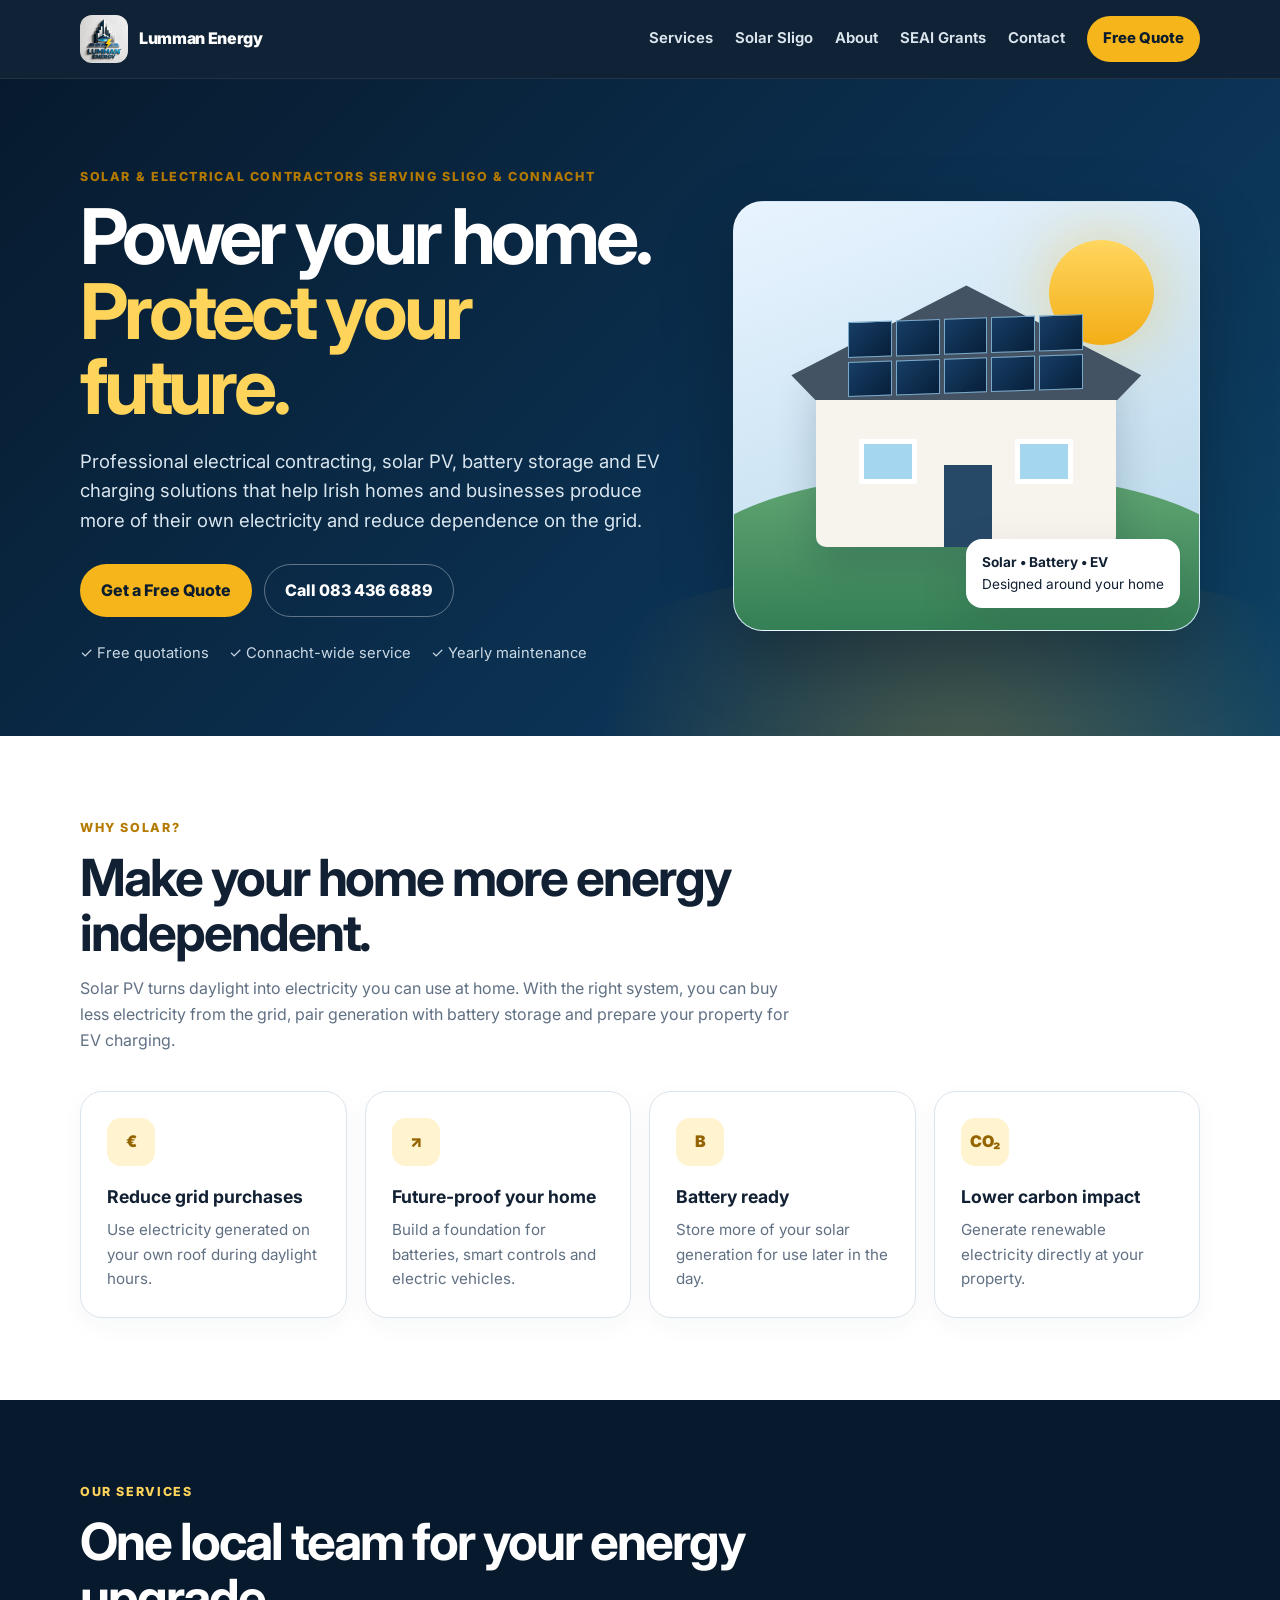
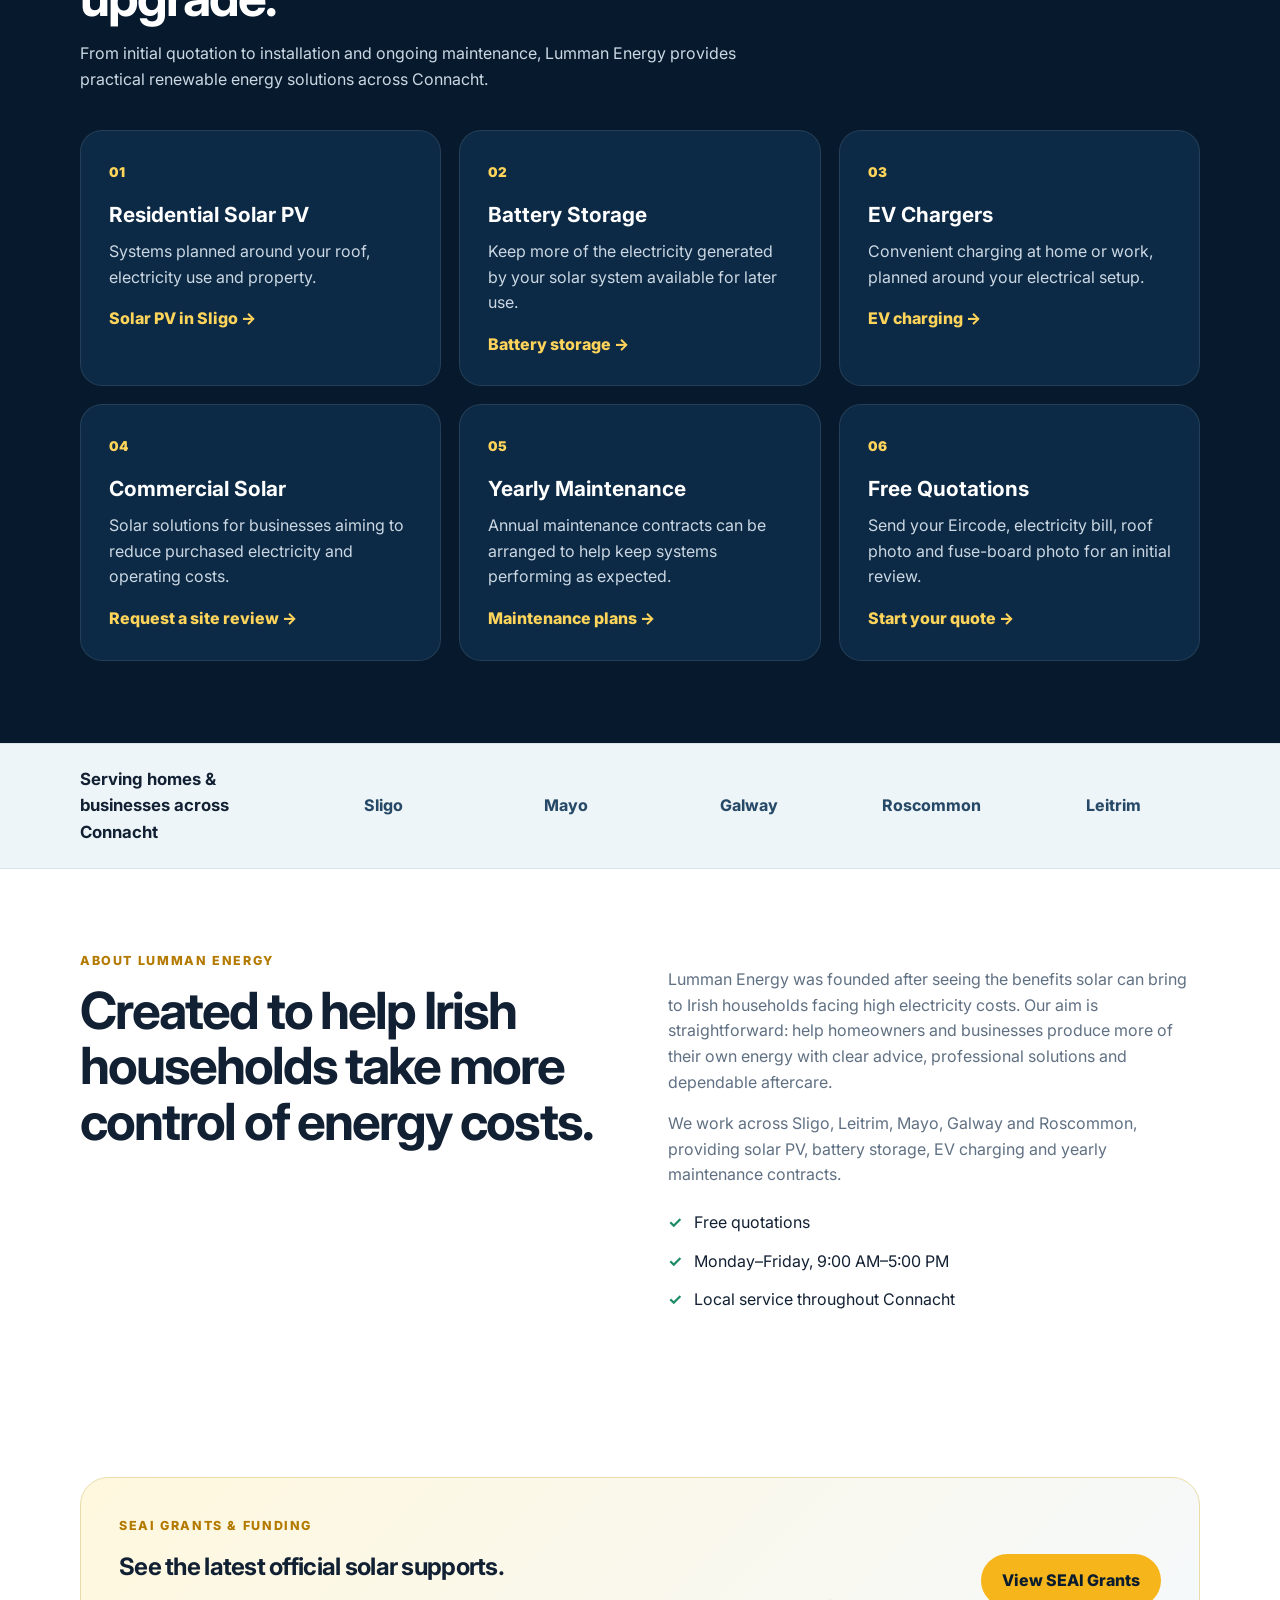
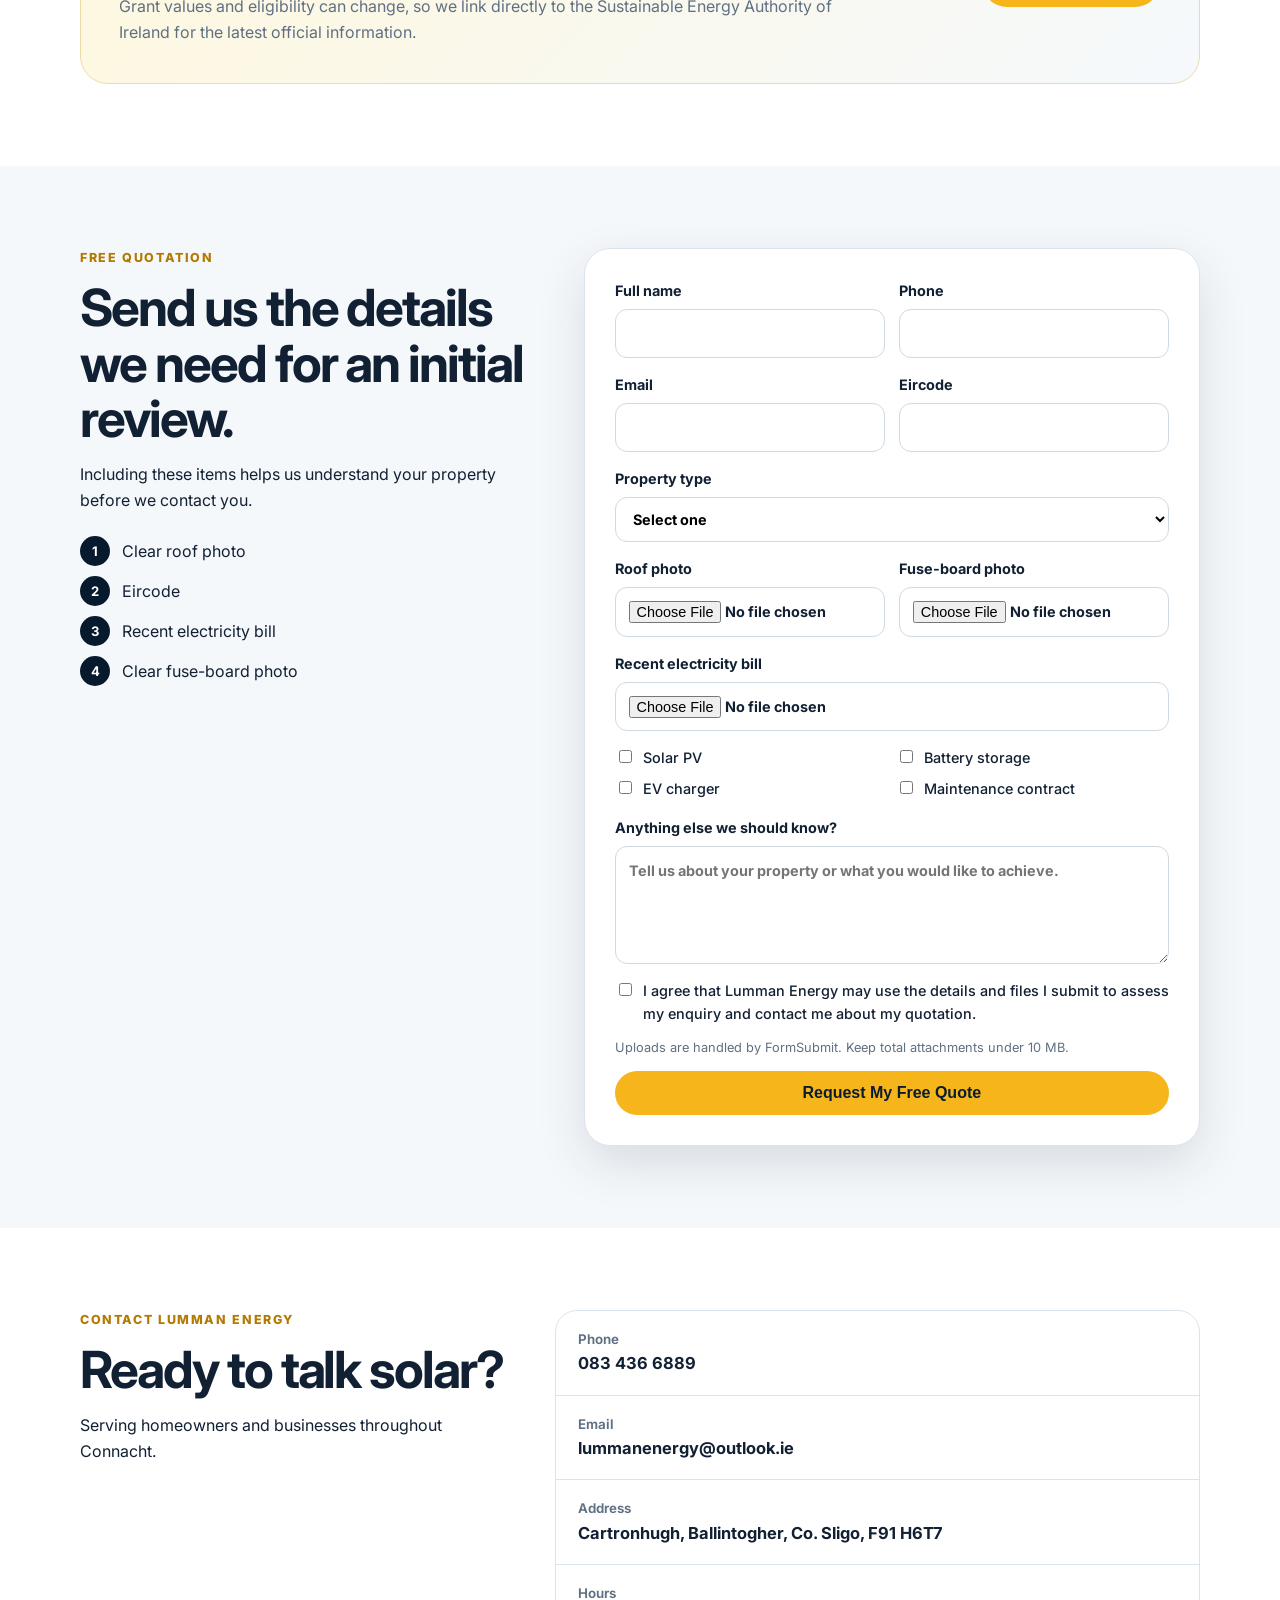
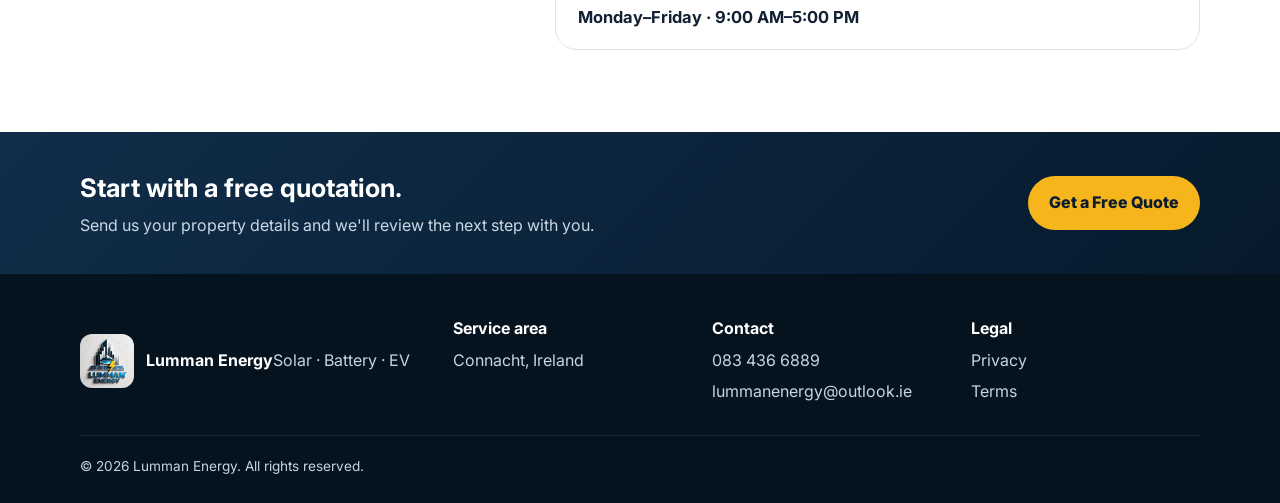
==== commit 43deb1e7: "Update hero section and service descriptions" ====
--- a/index.html
+++ b/index.html
@@ -1,6 +1,6 @@
 <!DOCTYPE html><html lang="en-IE"><head><meta charset="UTF-8"><meta name="viewport" content="width=device-width,initial-scale=1"><title>Lumman Energy | Solar Panels Sligo & Connacht | Battery & EV</title><meta name="description" content="Lumman Energy installs solar PV, battery storage and EV chargers across Sligo and Connacht. Free quotations, SEAI grant guidance and yearly maintenance available."><link rel="canonical" href="https://lummanenergyie.com/"><meta name="robots" content="index,follow"><meta property="og:title" content="Lumman Energy | Solar PV, Battery Storage & EV Charging"><meta property="og:description" content="Professional solar energy solutions across Sligo and Connacht. Request a free quotation today."><meta property="og:url" content="https://lummanenergyie.com/"><meta property="og:type" content="website"><meta name="theme-color" content="#071a2d"><link rel="preconnect" href="https://fonts.googleapis.com"><link rel="preconnect" href="https://fonts.gstatic.com" crossorigin><link href="https://fonts.googleapis.com/css2?family=Inter:wght@400;500;600;700;800&display=swap" rel="stylesheet"><link rel="stylesheet" href="styles.css"><script type="application/ld+json">{"@context":"https://schema.org","@type":"Electrician","name":"Lumman Energy","url":"https://lummanenergyie.com/","telephone":"+353834366889","email":"lummanenergy@outlook.ie","address":{"@type":"PostalAddress","streetAddress":"Cartronhugh, Ballintogher","addressRegion":"Co. Sligo","postalCode":"F91 H6T7","addressCountry":"IE"},"areaServed":["Sligo","Leitrim","Mayo","Galway","Roscommon","Connacht"],"openingHours":"Mo-Fr 09:00-17:00","description":"Solar PV, battery storage, EV charger and maintenance services across Connacht."}</script></head><body>
 <header class="site-header"><div class="container nav-wrap"><a class="brand" href="index.html"><img src="logo.png" alt="Lumman Energy"><span>Lumman Energy</span></a><button class="menu-btn" aria-label="Open menu" aria-expanded="false">☰</button><nav class="nav-links"><a href="#services">Services</a><a href="solar-panels-sligo.html">Solar Sligo</a><a href="#about">About</a><a href="#grants">SEAI Grants</a><a href="#contact">Contact</a><a class="btn btn-small" href="#quote">Free Quote</a></nav></div></header>
-<main><section class="hero"><div class="container hero-grid"><div><div class="eyebrow">Solar specialists serving Sligo & Connacht</div><h1>Power your home.<br><span>Protect your future.</span></h1><p class="lead">Professional solar PV, battery storage and EV charging solutions that help Irish homes and businesses produce more of their own electricity and reduce dependence on the grid.</p><div class="hero-actions"><a class="btn" href="#quote">Get a Free Quote</a><a class="btn btn-outline" href="tel:+353834366889">Call 083 436 6889</a></div><div class="trust-row"><span>✓ Free quotations</span><span>✓ Connacht-wide service</span><span>✓ Yearly maintenance</span></div></div><div class="hero-visual" aria-label="Irish home with solar panels illustration"><div class="sky-sun"></div><div class="land"></div><div class="home"><div class="panels"><i></i><i></i><i></i><i></i><i></i><i></i><i></i><i></i><i></i><i></i></div><div class="home-door"></div><div class="window1"></div><div class="window2"></div></div><div class="energy-chip"><strong>Solar • Battery • EV</strong><span>Designed around your home</span></div></div></div></section>
+<main><section class="hero"><div class="container hero-grid"><div><div class="eyebrow">Solar & Electrical Contractors Serving Sligo & Connacht</div><h1>Power your home.<br><span>Protect your future.</span></h1><p class="lead"> Professional electrical contracting, solar PV, battery storage and EV charging solutions that help Irish homes and businesses produce more of their own electricity and reduce dependence on the grid.</p><div class="hero-actions"><a class="btn" href="#quote">Get a Free Quote</a><a class="btn btn-outline" href="tel:+353834366889">Call 083 436 6889</a></div><div class="trust-row"><span>✓ Free quotations</span><span>✓ Connacht-wide service</span><span>✓ Yearly maintenance</span></div></div><div class="hero-visual" aria-label="Irish home with solar panels illustration"><div class="sky-sun"></div><div class="land"></div><div class="home"><div class="panels"><i></i><i></i><i></i><i></i><i></i><i></i><i></i><i></i><i></i><i></i></div><div class="home-door"></div><div class="window1"></div><div class="window2"></div></div><div class="energy-chip"><strong>Solar • Battery • EV</strong><span>Designed around your home</span></div></div></div></section>
 <section class="section"><div class="container"><div class="section-head"><div class="eyebrow">Why solar?</div><h2>Make your home more energy independent.</h2><p>Solar PV turns daylight into electricity you can use at home. With the right system, you can buy less electricity from the grid, pair generation with battery storage and prepare your property for EV charging.</p></div><div class="benefit-grid"><article class="card"><div class="card-icon">€</div><h3>Reduce grid purchases</h3><p>Use electricity generated on your own roof during daylight hours.</p></article><article class="card"><div class="card-icon">↗</div><h3>Future-proof your home</h3><p>Build a foundation for batteries, smart controls and electric vehicles.</p></article><article class="card"><div class="card-icon">B</div><h3>Battery ready</h3><p>Store more of your solar generation for use later in the day.</p></article><article class="card"><div class="card-icon">CO₂</div><h3>Lower carbon impact</h3><p>Generate renewable electricity directly at your property.</p></article></div></div></section>
 <section class="section dark" id="services"><div class="container"><div class="section-head"><div class="eyebrow">Our services</div><h2>One local team for your energy upgrade.</h2><p>From initial quotation to installation and ongoing maintenance, Lumman Energy provides practical renewable energy solutions across Connacht.</p></div><div class="service-grid"><article class="service-card"><span class="num">01</span><h3>Residential Solar PV</h3><p>Systems planned around your roof, electricity use and property.</p><a href="solar-panels-sligo.html">Solar PV in Sligo →</a></article><article class="service-card"><span class="num">02</span><h3>Battery Storage</h3><p>Keep more of the electricity generated by your solar system available for later use.</p><a href="battery-storage.html">Battery storage →</a></article><article class="service-card"><span class="num">03</span><h3>EV Chargers</h3><p>Convenient charging at home or work, planned around your electrical setup.</p><a href="ev-chargers.html">EV charging →</a></article><article class="service-card"><span class="num">04</span><h3>Commercial Solar</h3><p>Solar solutions for businesses aiming to reduce purchased electricity and operating costs.</p><a href="#quote">Request a site review →</a></article><article class="service-card"><span class="num">05</span><h3>Yearly Maintenance</h3><p>Annual maintenance contracts can be arranged to help keep systems performing as expected.</p><a href="maintenance.html">Maintenance plans →</a></article><article class="service-card"><span class="num">06</span><h3>Free Quotations</h3><p>Send your Eircode, electricity bill, roof photo and fuse-board photo for an initial review.</p><a href="#quote">Start your quote →</a></article></div></div></section>
 <section class="local-strip"><div class="container local-grid"><strong>Serving homes & businesses across Connacht</strong><a href="solar-panels-sligo.html">Sligo</a><a href="solar-panels-mayo.html">Mayo</a><a href="solar-panels-galway.html">Galway</a><a href="solar-panels-roscommon.html">Roscommon</a><a href="solar-panels-leitrim.html">Leitrim</a></div></section>
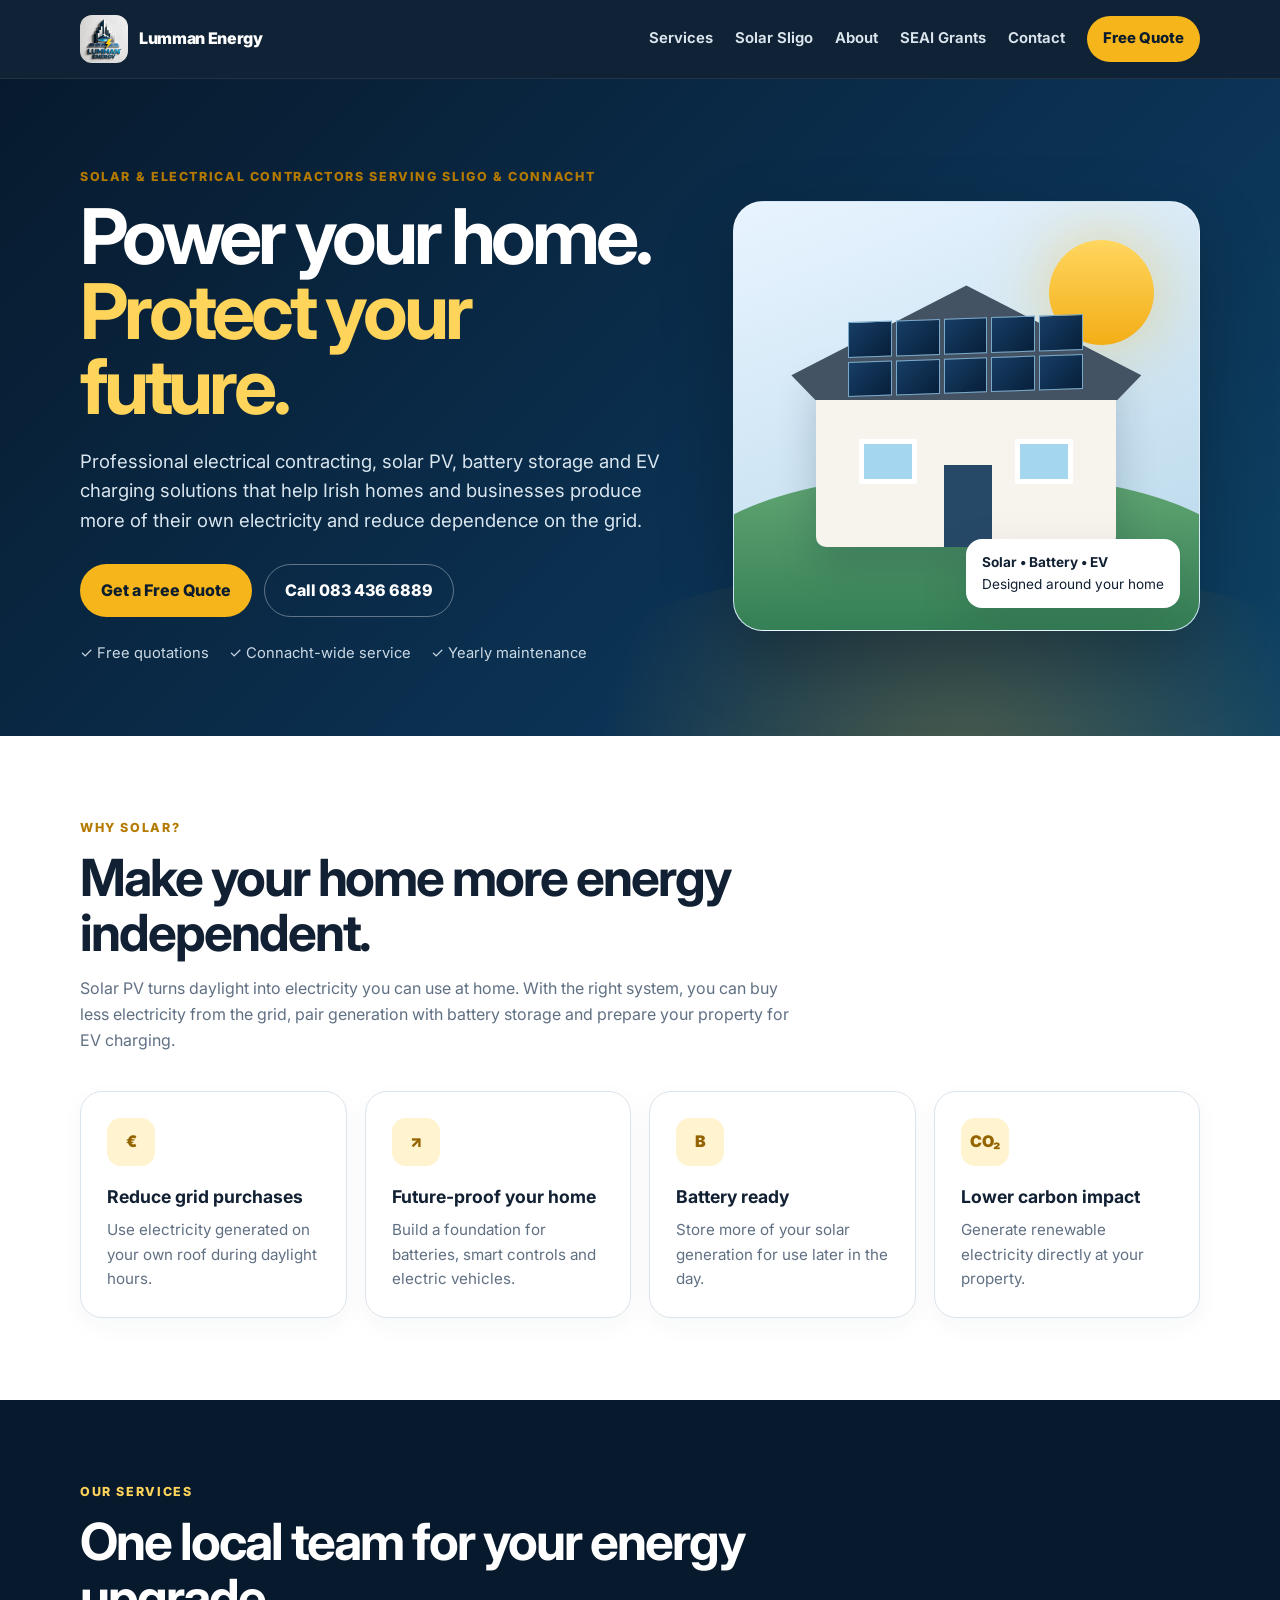
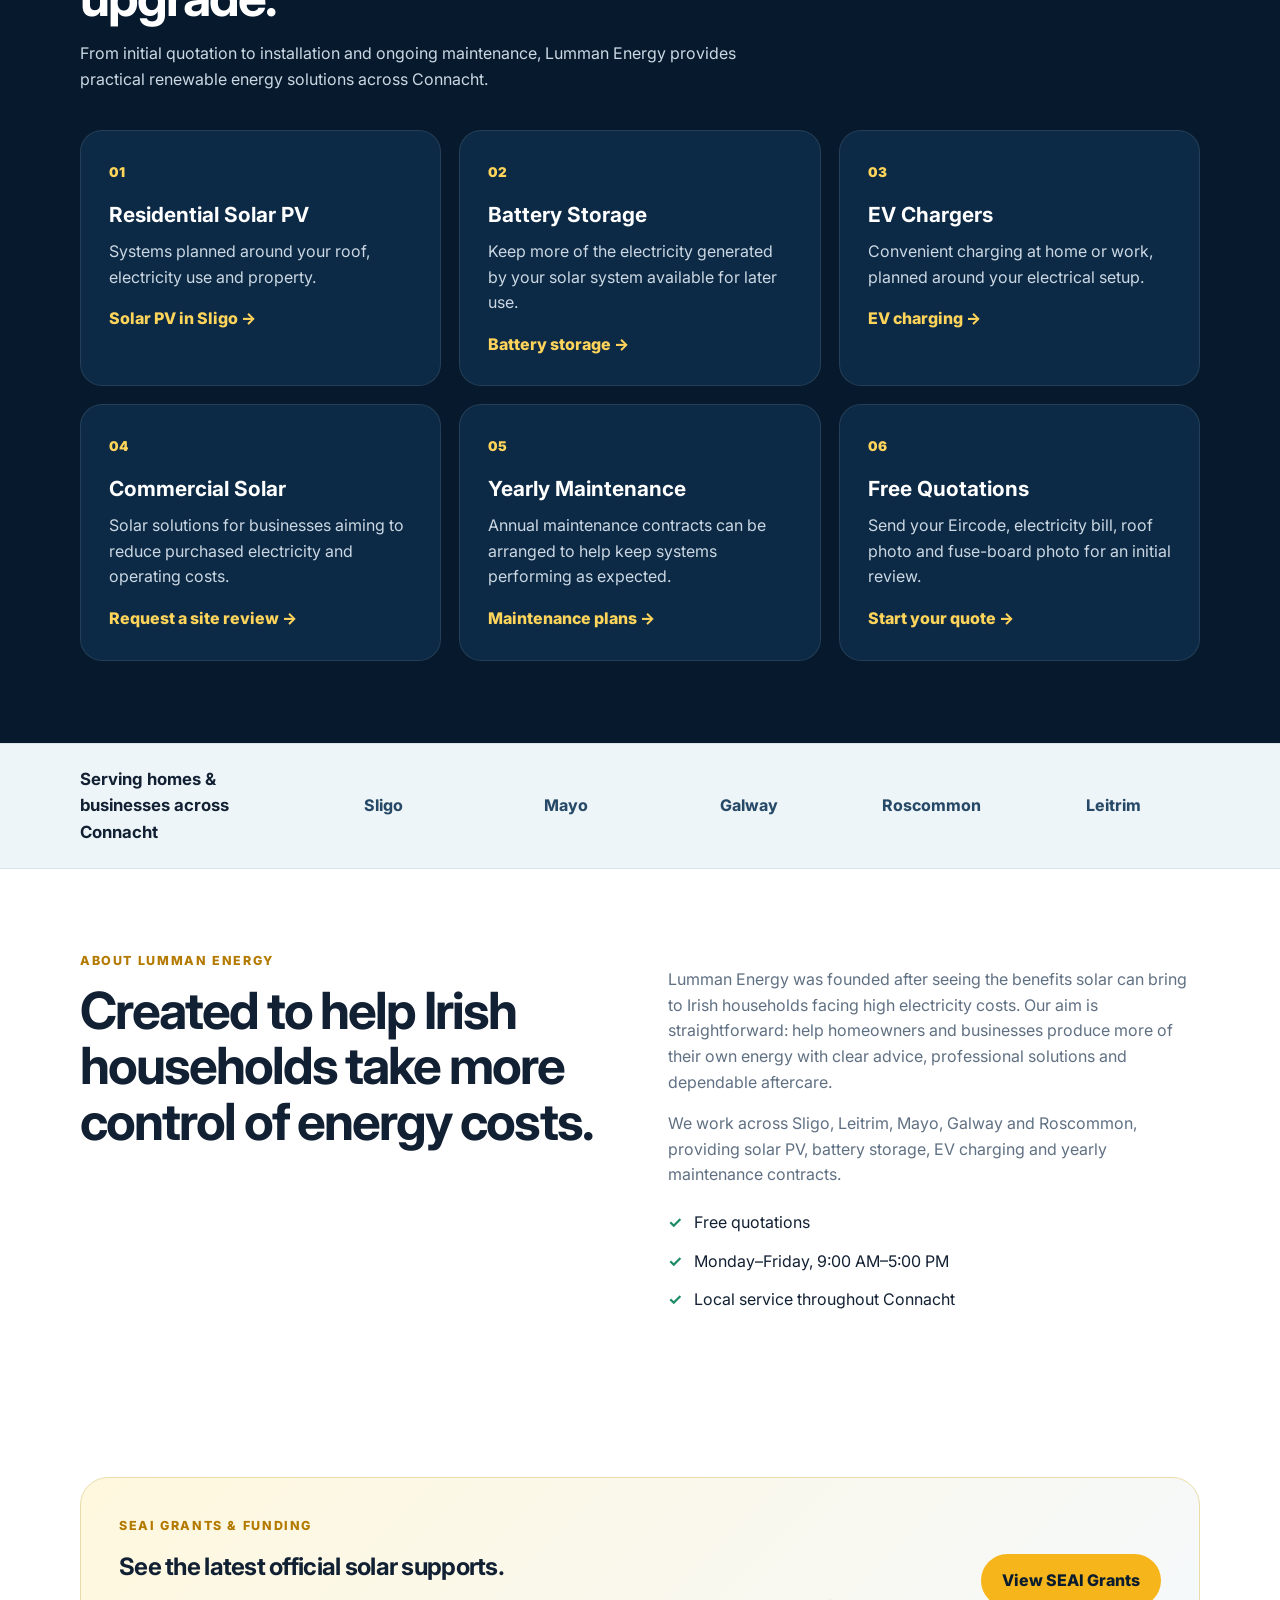
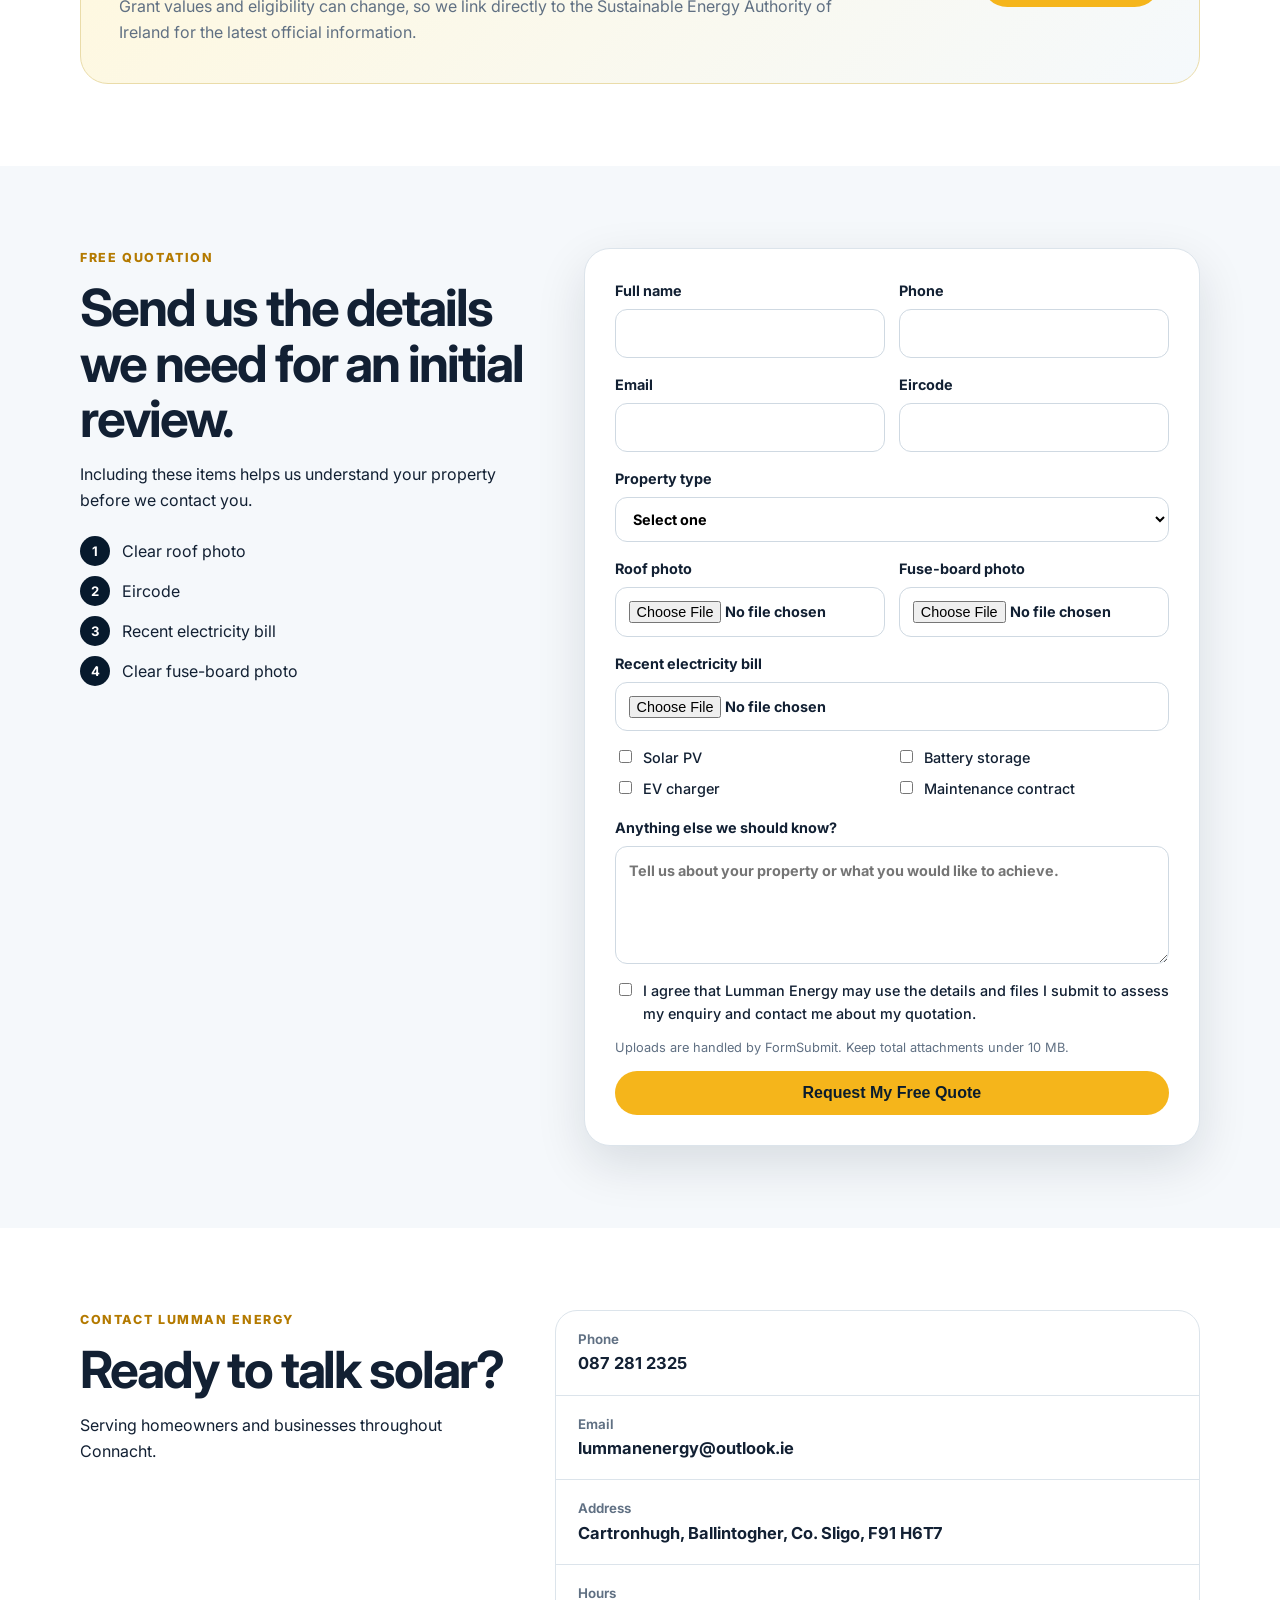
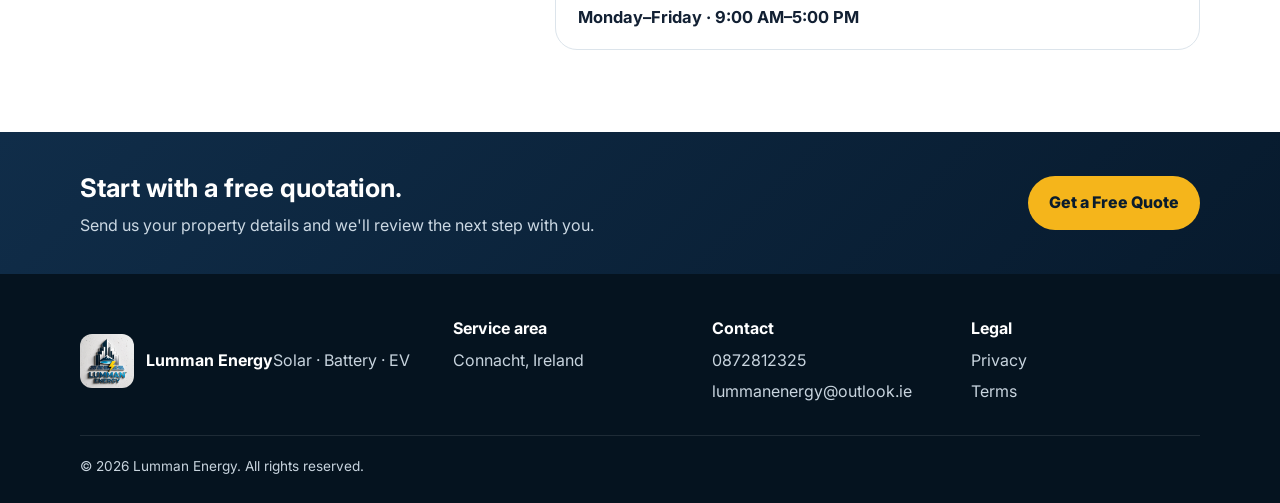
==== commit c9ddfc28: "Modify contact section and footer in index.html Updated contact information and footer details." ====
--- a/index.html
+++ b/index.html
@@ -7,6 +7,6 @@
 <section class="section" id="about"><div class="container split"><div><div class="eyebrow">About Lumman Energy</div><h2>Created to help Irish households take more control of energy costs.</h2></div><div><p>Lumman Energy was founded after seeing the benefits solar can bring to Irish households facing high electricity costs. Our aim is straightforward: help homeowners and businesses produce more of their own energy with clear advice, professional solutions and dependable aftercare.</p><p>We work across Sligo, Leitrim, Mayo, Galway and Roscommon, providing solar PV, battery storage, EV charging and yearly maintenance contracts.</p><div class="tick-list"><div><b>✓</b><span>Free quotations</span></div><div><b>✓</b><span>Monday–Friday, 9:00 AM–5:00 PM</span></div><div><b>✓</b><span>Local service throughout Connacht</span></div></div></div></div></section>
 <section class="section" id="grants"><div class="container grant-card"><div><div class="eyebrow">SEAI grants & funding</div><h2>See the latest official solar supports.</h2><p>Grant values and eligibility can change, so we link directly to the Sustainable Energy Authority of Ireland for the latest official information.</p></div><a class="btn" href="https://www.seai.ie/grants/home-energy-grants" target="_blank" rel="noopener">View SEAI Grants</a></div></section>
 <section class="section quote" id="quote"><div class="container quote-grid"><div class="quote-intro"><div class="eyebrow">Free quotation</div><h2>Send us the details we need for an initial review.</h2><p>Including these items helps us understand your property before we contact you.</p><div class="upload-list"><div><b>1</b><span>Clear roof photo</span></div><div><b>2</b><span>Eircode</span></div><div><b>3</b><span>Recent electricity bill</span></div><div><b>4</b><span>Clear fuse-board photo</span></div></div></div><form class="quote-form" action="https://formsubmit.co/lummanenergy@outlook.ie" method="POST" enctype="multipart/form-data"><input type="hidden" name="_subject" value="New Lumman Energy website quote request"><input type="hidden" name="_template" value="table"><input type="hidden" name="_autoresponse" value="Thanks for contacting Lumman Energy. We have received your quote request and will be in touch as soon as possible during business hours."><input type="text" name="_honey" style="display:none"><div class="form-row"><label>Full name<input type="text" name="Full name" required></label><label>Phone<input type="tel" name="Phone" required></label></div><div class="form-row"><label>Email<input type="email" name="email" required></label><label>Eircode<input type="text" name="Eircode" required></label></div><label>Property type<select name="Property type" required><option value="">Select one</option><option>Detached</option><option>Semi-detached</option><option>Terraced</option><option>Bungalow</option><option>Commercial property</option><option>Other</option></select></label><div class="form-row"><label>Roof photo<input type="file" name="Roof photo" accept="image/*" required></label><label>Fuse-board photo<input type="file" name="Fuse board photo" accept="image/*" required></label></div><label>Recent electricity bill<input type="file" name="Electricity bill" accept="image/*,.pdf" required></label><div class="check-grid"><label><input type="checkbox" name="Interested in" value="Solar PV"> Solar PV</label><label><input type="checkbox" name="Interested in" value="Battery storage"> Battery storage</label><label><input type="checkbox" name="Interested in" value="EV charger"> EV charger</label><label><input type="checkbox" name="Interested in" value="Maintenance contract"> Maintenance contract</label></div><label>Anything else we should know?<textarea name="Message" rows="4" placeholder="Tell us about your property or what you would like to achieve."></textarea></label><label class="consent"><input type="checkbox" required> I agree that Lumman Energy may use the details and files I submit to assess my enquiry and contact me about my quotation.</label><p class="form-note">Uploads are handled by FormSubmit. Keep total attachments under 10 MB.</p><button class="btn btn-full" type="submit">Request My Free Quote</button></form></div></section>
-<section class="section contact" id="contact"><div class="container contact-grid"><div><div class="eyebrow">Contact Lumman Energy</div><h2>Ready to talk solar?</h2><p>Serving homeowners and businesses throughout Connacht.</p></div><div class="contact-card"><a href="tel:+353834366889"><small>Phone</small><strong>083 436 6889</strong></a><a href="mailto:lummanenergy@outlook.ie"><small>Email</small><strong>lummanenergy@outlook.ie</strong></a><div><small>Address</small><strong>Cartronhugh, Ballintogher, Co. Sligo, F91 H6T7</strong></div><div><small>Hours</small><strong>Monday–Friday · 9:00 AM–5:00 PM</strong></div></div></div></section>
+<section class="section contact" id="contact"><div class="container contact-grid"><div><div class="eyebrow">Contact Lumman Energy</div><h2>Ready to talk solar?</h2><p>Serving homeowners and businesses throughout Connacht.</p></div><div class="contact-card"><a href="tel:+353 87 281 2325"><small>Phone</small><strong>087 281 2325</strong></a><a href="mailto:lummanenergy@outlook.ie"><small>Email</small><strong>lummanenergy@outlook.ie</strong></a><div><small>Address</small><strong>Cartronhugh, Ballintogher, Co. Sligo, F91 H6T7</strong></div><div><small>Hours</small><strong>Monday–Friday · 9:00 AM–5:00 PM</strong></div></div></div></section>
 <section class="cta-band"><div class="container"><div><h3>Start with a free quotation.</h3><p>Send us your property details and we'll review the next step with you.</p></div><a class="btn" href="#quote">Get a Free Quote</a></div></section></main>
-<footer><div class="container footer-grid"><div class="footer-brand"><img src="logo.png" alt=""><div><strong>Lumman Energy</strong><span>Solar · Battery · EV</span></div></div><div><strong>Service area</strong><span>Connacht, Ireland</span></div><div><strong>Contact</strong><a href="tel:+353834366889">083 436 6889</a><a href="mailto:lummanenergy@outlook.ie">lummanenergy@outlook.ie</a></div><div><strong>Legal</strong><a href="privacy.html">Privacy</a><a href="terms.html">Terms</a></div></div><div class="container footer-bottom">© <span id="year"></span> Lumman Energy. All rights reserved.</div></footer><div class="mobile-cta"><a href="tel:+353834366889">Call</a><a href="#quote">Free Quote</a></div><script src="script.js"></script></body></html>
+<footer><div class="container footer-grid"><div class="footer-brand"><img src="logo.png" alt=""><div><strong>Lumman Energy</strong><span>Solar · Battery · EV</span></div></div><div><strong>Service area</strong><span>Connacht, Ireland</span></div><div><strong>Contact</strong><a href="tel:+353872812325">0872812325</a><a href="mailto:lummanenergy@outlook.ie">lummanenergy@outlook.ie</a></div><div><strong>Legal</strong><a href="privacy.html">Privacy</a><a href="terms.html">Terms</a></div></div><div class="container footer-bottom">© <span id="year"></span> Lumman Energy. All rights reserved.</div></footer><div class="mobile-cta"><a href="tel:+353834366889">Call</a><a href="#quote">Free Quote</a></div><script src="script.js"></script></body></html>
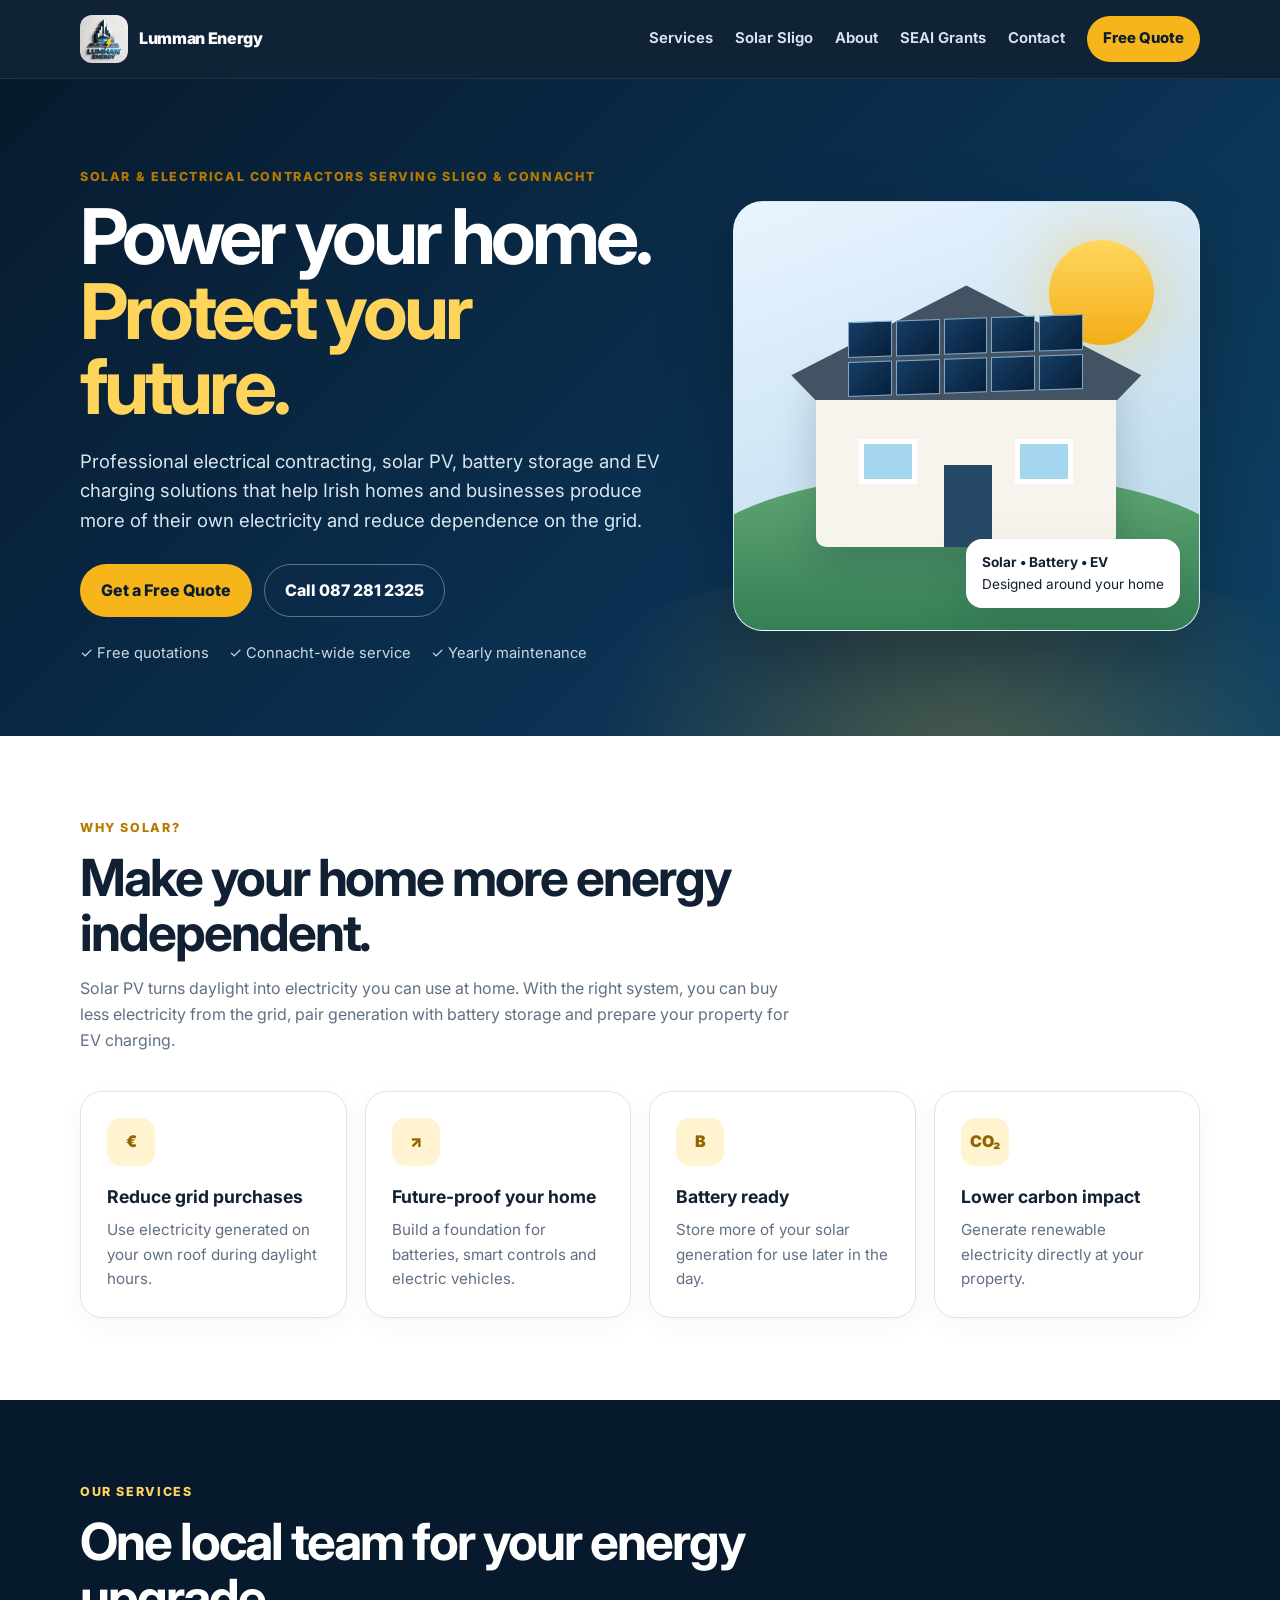
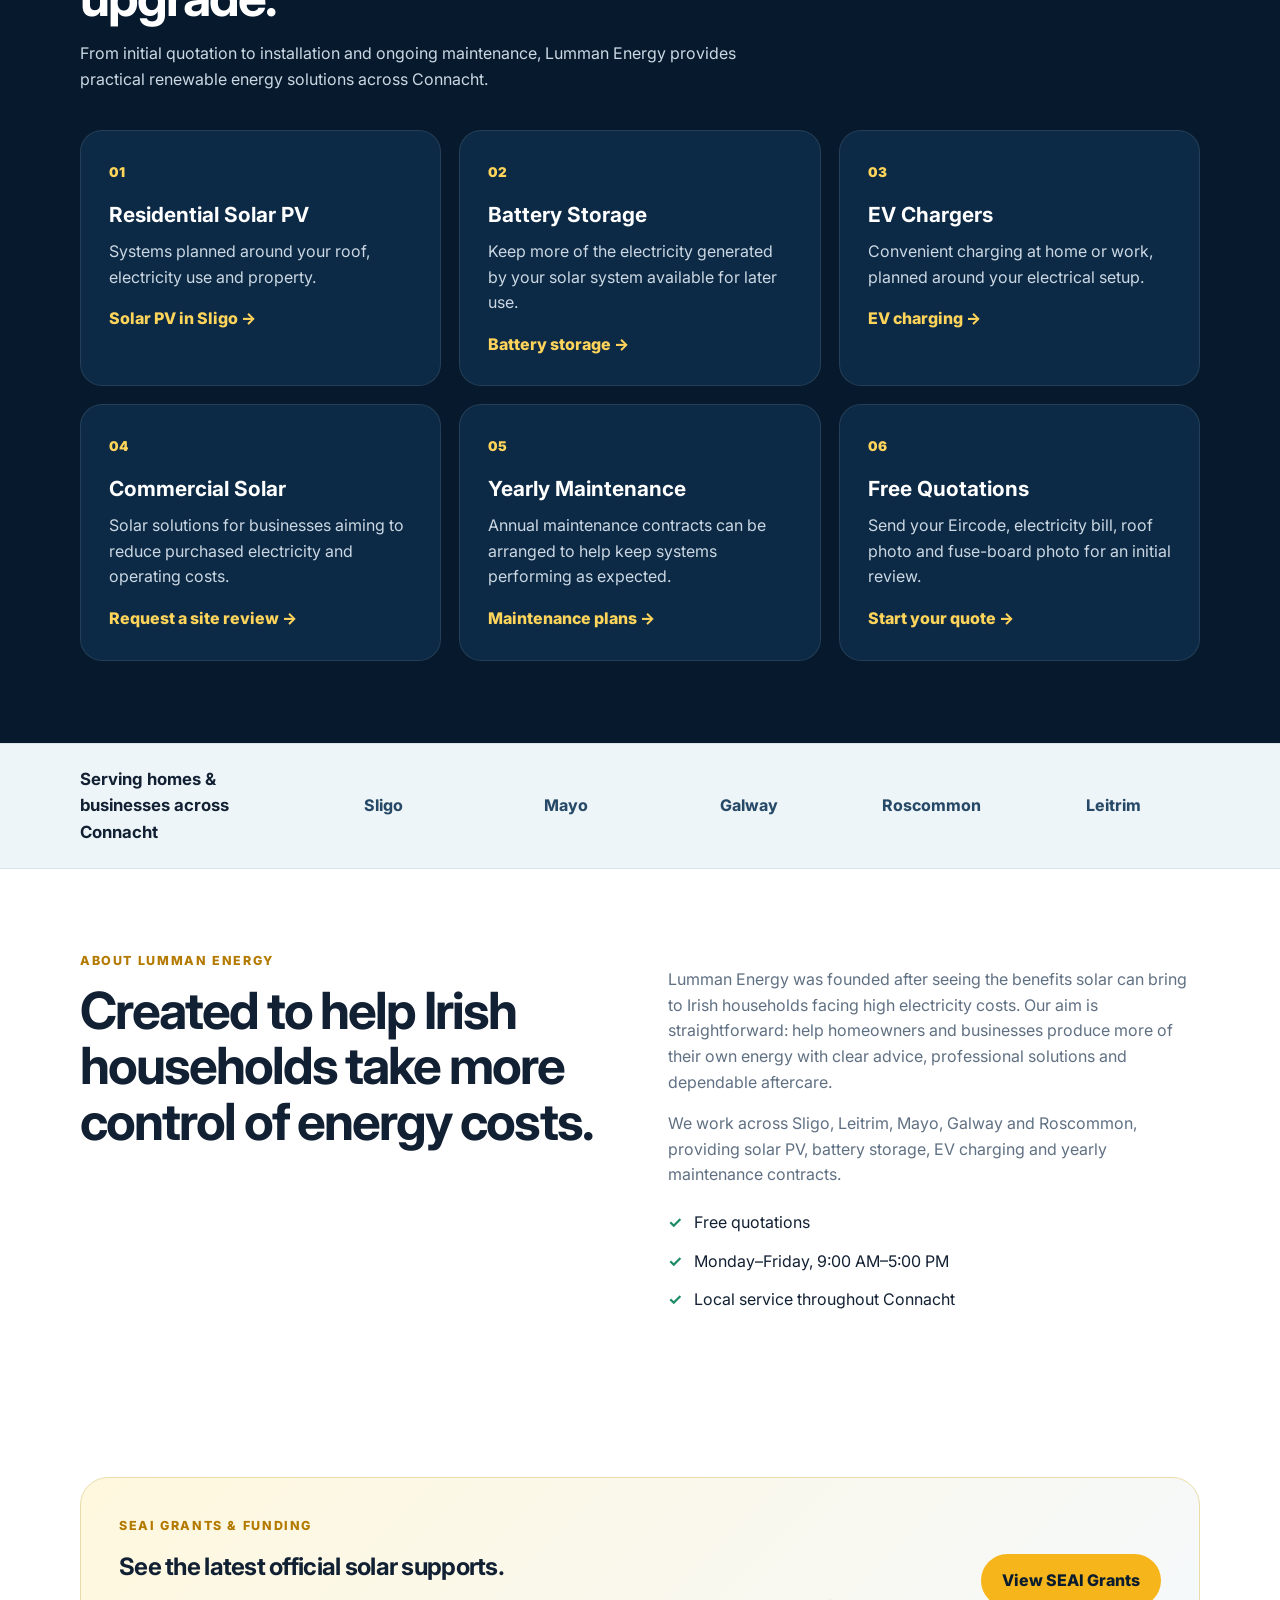
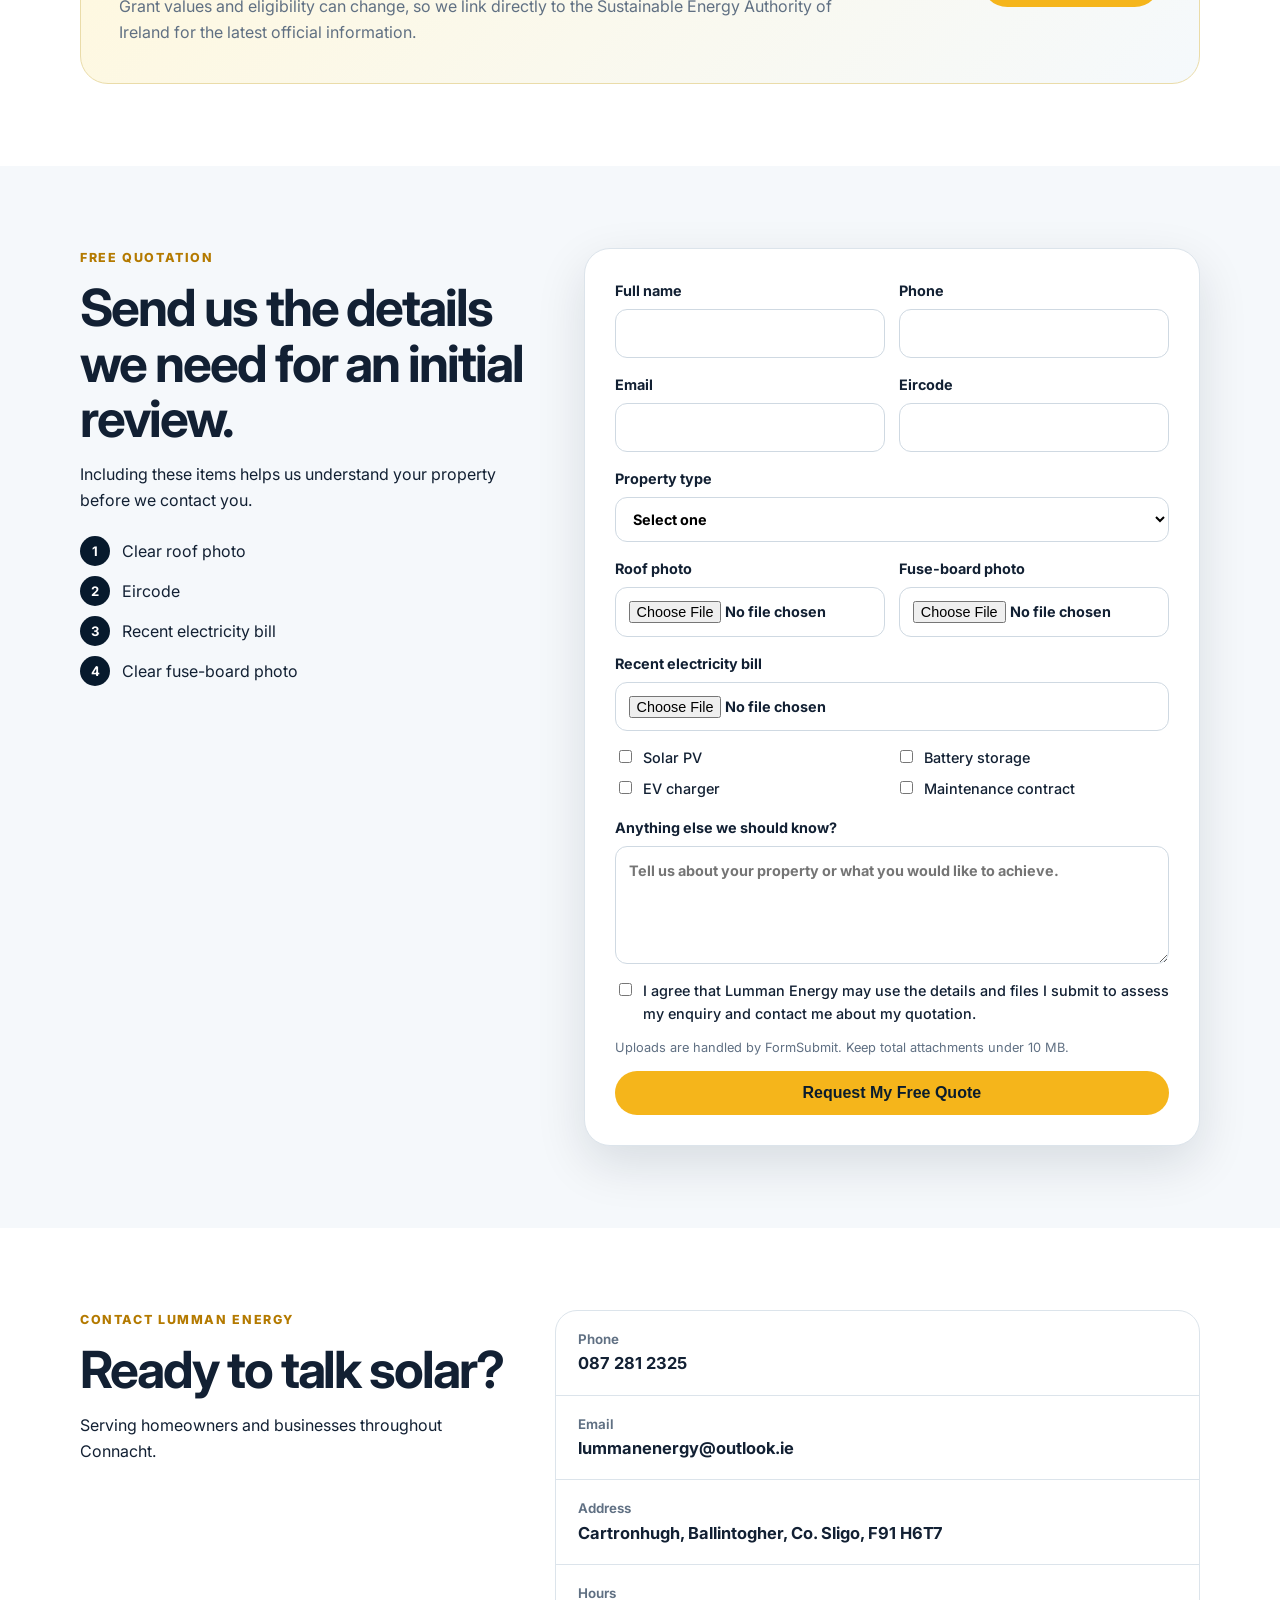
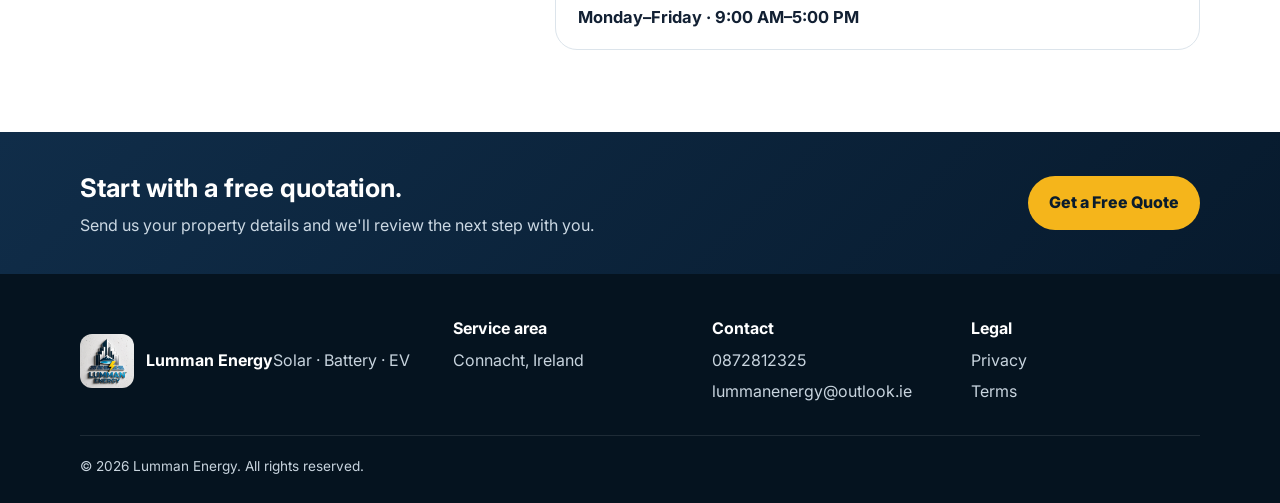
==== commit 874d2f41: "Change contact phone numbers in index.html Updated contact phone numbers in the hero section and foo" ====
--- a/index.html
+++ b/index.html
@@ -1,6 +1,6 @@
-<!DOCTYPE html><html lang="en-IE"><head><meta charset="UTF-8"><meta name="viewport" content="width=device-width,initial-scale=1"><title>Lumman Energy | Solar Panels Sligo & Connacht | Battery & EV</title><meta name="description" content="Lumman Energy installs solar PV, battery storage and EV chargers across Sligo and Connacht. Free quotations, SEAI grant guidance and yearly maintenance available."><link rel="canonical" href="https://lummanenergyie.com/"><meta name="robots" content="index,follow"><meta property="og:title" content="Lumman Energy | Solar PV, Battery Storage & EV Charging"><meta property="og:description" content="Professional solar energy solutions across Sligo and Connacht. Request a free quotation today."><meta property="og:url" content="https://lummanenergyie.com/"><meta property="og:type" content="website"><meta name="theme-color" content="#071a2d"><link rel="preconnect" href="https://fonts.googleapis.com"><link rel="preconnect" href="https://fonts.gstatic.com" crossorigin><link href="https://fonts.googleapis.com/css2?family=Inter:wght@400;500;600;700;800&display=swap" rel="stylesheet"><link rel="stylesheet" href="styles.css"><script type="application/ld+json">{"@context":"https://schema.org","@type":"Electrician","name":"Lumman Energy","url":"https://lummanenergyie.com/","telephone":"+353834366889","email":"lummanenergy@outlook.ie","address":{"@type":"PostalAddress","streetAddress":"Cartronhugh, Ballintogher","addressRegion":"Co. Sligo","postalCode":"F91 H6T7","addressCountry":"IE"},"areaServed":["Sligo","Leitrim","Mayo","Galway","Roscommon","Connacht"],"openingHours":"Mo-Fr 09:00-17:00","description":"Solar PV, battery storage, EV charger and maintenance services across Connacht."}</script></head><body>
+<!DOCTYPE html><html lang="en-IE"><head><meta charset="UTF-8"><meta name="viewport" content="width=device-width,initial-scale=1"><title>Lumman Energy | Solar Panels Sligo & Connacht | Battery & EV</title><meta name="description" content="Lumman Energy installs solar PV, battery storage and EV chargers across Sligo and Connacht. Free quotations, SEAI grant guidance and yearly maintenance available."><link rel="canonical" href="https://lummanenergyie.com/"><meta name="robots" content="index,follow"><meta property="og:title" content="Lumman Energy | Solar PV, Battery Storage & EV Charging"><meta property="og:description" content="Professional solar energy solutions across Sligo and Connacht. Request a free quotation today."><meta property="og:url" content="https://lummanenergyie.com/"><meta property="og:type" content="website"><meta name="theme-color" content="#071a2d"><link rel="preconnect" href="https://fonts.googleapis.com"><link rel="preconnect" href="https://fonts.gstatic.com" crossorigin><link href="https://fonts.googleapis.com/css2?family=Inter:wght@400;500;600;700;800&display=swap" rel="stylesheet"><link rel="stylesheet" href="styles.css"><script type="application/ld+json">{"@context":"https://schema.org","@type":"Electrician","name":"Lumman Energy","url":"https://lummanenergyie.com/","telephone":"+353872812325","email":"lummanenergy@outlook.ie","address":{"@type":"PostalAddress","streetAddress":"Cartronhugh, Ballintogher","addressRegion":"Co. Sligo","postalCode":"F91 H6T7","addressCountry":"IE"},"areaServed":["Sligo","Leitrim","Mayo","Galway","Roscommon","Connacht"],"openingHours":"Mo-Fr 09:00-17:00","description":"Solar PV, battery storage, EV charger and maintenance services across Connacht."}</script></head><body>
 <header class="site-header"><div class="container nav-wrap"><a class="brand" href="index.html"><img src="logo.png" alt="Lumman Energy"><span>Lumman Energy</span></a><button class="menu-btn" aria-label="Open menu" aria-expanded="false">☰</button><nav class="nav-links"><a href="#services">Services</a><a href="solar-panels-sligo.html">Solar Sligo</a><a href="#about">About</a><a href="#grants">SEAI Grants</a><a href="#contact">Contact</a><a class="btn btn-small" href="#quote">Free Quote</a></nav></div></header>
-<main><section class="hero"><div class="container hero-grid"><div><div class="eyebrow">Solar & Electrical Contractors Serving Sligo & Connacht</div><h1>Power your home.<br><span>Protect your future.</span></h1><p class="lead"> Professional electrical contracting, solar PV, battery storage and EV charging solutions that help Irish homes and businesses produce more of their own electricity and reduce dependence on the grid.</p><div class="hero-actions"><a class="btn" href="#quote">Get a Free Quote</a><a class="btn btn-outline" href="tel:+353834366889">Call 083 436 6889</a></div><div class="trust-row"><span>✓ Free quotations</span><span>✓ Connacht-wide service</span><span>✓ Yearly maintenance</span></div></div><div class="hero-visual" aria-label="Irish home with solar panels illustration"><div class="sky-sun"></div><div class="land"></div><div class="home"><div class="panels"><i></i><i></i><i></i><i></i><i></i><i></i><i></i><i></i><i></i><i></i></div><div class="home-door"></div><div class="window1"></div><div class="window2"></div></div><div class="energy-chip"><strong>Solar • Battery • EV</strong><span>Designed around your home</span></div></div></div></section>
+<main><section class="hero"><div class="container hero-grid"><div><div class="eyebrow">Solar & Electrical Contractors Serving Sligo & Connacht</div><h1>Power your home.<br><span>Protect your future.</span></h1><p class="lead"> Professional electrical contracting, solar PV, battery storage and EV charging solutions that help Irish homes and businesses produce more of their own electricity and reduce dependence on the grid.</p><div class="hero-actions"><a class="btn" href="#quote">Get a Free Quote</a><a class="btn btn-outline" href="tel:+353872812325">Call 087 281 2325</a></div><div class="trust-row"><span>✓ Free quotations</span><span>✓ Connacht-wide service</span><span>✓ Yearly maintenance</span></div></div><div class="hero-visual" aria-label="Irish home with solar panels illustration"><div class="sky-sun"></div><div class="land"></div><div class="home"><div class="panels"><i></i><i></i><i></i><i></i><i></i><i></i><i></i><i></i><i></i><i></i></div><div class="home-door"></div><div class="window1"></div><div class="window2"></div></div><div class="energy-chip"><strong>Solar • Battery • EV</strong><span>Designed around your home</span></div></div></div></section>
 <section class="section"><div class="container"><div class="section-head"><div class="eyebrow">Why solar?</div><h2>Make your home more energy independent.</h2><p>Solar PV turns daylight into electricity you can use at home. With the right system, you can buy less electricity from the grid, pair generation with battery storage and prepare your property for EV charging.</p></div><div class="benefit-grid"><article class="card"><div class="card-icon">€</div><h3>Reduce grid purchases</h3><p>Use electricity generated on your own roof during daylight hours.</p></article><article class="card"><div class="card-icon">↗</div><h3>Future-proof your home</h3><p>Build a foundation for batteries, smart controls and electric vehicles.</p></article><article class="card"><div class="card-icon">B</div><h3>Battery ready</h3><p>Store more of your solar generation for use later in the day.</p></article><article class="card"><div class="card-icon">CO₂</div><h3>Lower carbon impact</h3><p>Generate renewable electricity directly at your property.</p></article></div></div></section>
 <section class="section dark" id="services"><div class="container"><div class="section-head"><div class="eyebrow">Our services</div><h2>One local team for your energy upgrade.</h2><p>From initial quotation to installation and ongoing maintenance, Lumman Energy provides practical renewable energy solutions across Connacht.</p></div><div class="service-grid"><article class="service-card"><span class="num">01</span><h3>Residential Solar PV</h3><p>Systems planned around your roof, electricity use and property.</p><a href="solar-panels-sligo.html">Solar PV in Sligo →</a></article><article class="service-card"><span class="num">02</span><h3>Battery Storage</h3><p>Keep more of the electricity generated by your solar system available for later use.</p><a href="battery-storage.html">Battery storage →</a></article><article class="service-card"><span class="num">03</span><h3>EV Chargers</h3><p>Convenient charging at home or work, planned around your electrical setup.</p><a href="ev-chargers.html">EV charging →</a></article><article class="service-card"><span class="num">04</span><h3>Commercial Solar</h3><p>Solar solutions for businesses aiming to reduce purchased electricity and operating costs.</p><a href="#quote">Request a site review →</a></article><article class="service-card"><span class="num">05</span><h3>Yearly Maintenance</h3><p>Annual maintenance contracts can be arranged to help keep systems performing as expected.</p><a href="maintenance.html">Maintenance plans →</a></article><article class="service-card"><span class="num">06</span><h3>Free Quotations</h3><p>Send your Eircode, electricity bill, roof photo and fuse-board photo for an initial review.</p><a href="#quote">Start your quote →</a></article></div></div></section>
 <section class="local-strip"><div class="container local-grid"><strong>Serving homes & businesses across Connacht</strong><a href="solar-panels-sligo.html">Sligo</a><a href="solar-panels-mayo.html">Mayo</a><a href="solar-panels-galway.html">Galway</a><a href="solar-panels-roscommon.html">Roscommon</a><a href="solar-panels-leitrim.html">Leitrim</a></div></section>
@@ -9,4 +9,4 @@
 <section class="section quote" id="quote"><div class="container quote-grid"><div class="quote-intro"><div class="eyebrow">Free quotation</div><h2>Send us the details we need for an initial review.</h2><p>Including these items helps us understand your property before we contact you.</p><div class="upload-list"><div><b>1</b><span>Clear roof photo</span></div><div><b>2</b><span>Eircode</span></div><div><b>3</b><span>Recent electricity bill</span></div><div><b>4</b><span>Clear fuse-board photo</span></div></div></div><form class="quote-form" action="https://formsubmit.co/lummanenergy@outlook.ie" method="POST" enctype="multipart/form-data"><input type="hidden" name="_subject" value="New Lumman Energy website quote request"><input type="hidden" name="_template" value="table"><input type="hidden" name="_autoresponse" value="Thanks for contacting Lumman Energy. We have received your quote request and will be in touch as soon as possible during business hours."><input type="text" name="_honey" style="display:none"><div class="form-row"><label>Full name<input type="text" name="Full name" required></label><label>Phone<input type="tel" name="Phone" required></label></div><div class="form-row"><label>Email<input type="email" name="email" required></label><label>Eircode<input type="text" name="Eircode" required></label></div><label>Property type<select name="Property type" required><option value="">Select one</option><option>Detached</option><option>Semi-detached</option><option>Terraced</option><option>Bungalow</option><option>Commercial property</option><option>Other</option></select></label><div class="form-row"><label>Roof photo<input type="file" name="Roof photo" accept="image/*" required></label><label>Fuse-board photo<input type="file" name="Fuse board photo" accept="image/*" required></label></div><label>Recent electricity bill<input type="file" name="Electricity bill" accept="image/*,.pdf" required></label><div class="check-grid"><label><input type="checkbox" name="Interested in" value="Solar PV"> Solar PV</label><label><input type="checkbox" name="Interested in" value="Battery storage"> Battery storage</label><label><input type="checkbox" name="Interested in" value="EV charger"> EV charger</label><label><input type="checkbox" name="Interested in" value="Maintenance contract"> Maintenance contract</label></div><label>Anything else we should know?<textarea name="Message" rows="4" placeholder="Tell us about your property or what you would like to achieve."></textarea></label><label class="consent"><input type="checkbox" required> I agree that Lumman Energy may use the details and files I submit to assess my enquiry and contact me about my quotation.</label><p class="form-note">Uploads are handled by FormSubmit. Keep total attachments under 10 MB.</p><button class="btn btn-full" type="submit">Request My Free Quote</button></form></div></section>
 <section class="section contact" id="contact"><div class="container contact-grid"><div><div class="eyebrow">Contact Lumman Energy</div><h2>Ready to talk solar?</h2><p>Serving homeowners and businesses throughout Connacht.</p></div><div class="contact-card"><a href="tel:+353 87 281 2325"><small>Phone</small><strong>087 281 2325</strong></a><a href="mailto:lummanenergy@outlook.ie"><small>Email</small><strong>lummanenergy@outlook.ie</strong></a><div><small>Address</small><strong>Cartronhugh, Ballintogher, Co. Sligo, F91 H6T7</strong></div><div><small>Hours</small><strong>Monday–Friday · 9:00 AM–5:00 PM</strong></div></div></div></section>
 <section class="cta-band"><div class="container"><div><h3>Start with a free quotation.</h3><p>Send us your property details and we'll review the next step with you.</p></div><a class="btn" href="#quote">Get a Free Quote</a></div></section></main>
-<footer><div class="container footer-grid"><div class="footer-brand"><img src="logo.png" alt=""><div><strong>Lumman Energy</strong><span>Solar · Battery · EV</span></div></div><div><strong>Service area</strong><span>Connacht, Ireland</span></div><div><strong>Contact</strong><a href="tel:+353872812325">0872812325</a><a href="mailto:lummanenergy@outlook.ie">lummanenergy@outlook.ie</a></div><div><strong>Legal</strong><a href="privacy.html">Privacy</a><a href="terms.html">Terms</a></div></div><div class="container footer-bottom">© <span id="year"></span> Lumman Energy. All rights reserved.</div></footer><div class="mobile-cta"><a href="tel:+353834366889">Call</a><a href="#quote">Free Quote</a></div><script src="script.js"></script></body></html>
+<footer><div class="container footer-grid"><div class="footer-brand"><img src="logo.png" alt=""><div><strong>Lumman Energy</strong><span>Solar · Battery · EV</span></div></div><div><strong>Service area</strong><span>Connacht, Ireland</span></div><div><strong>Contact</strong><a href="tel:+353872812325">0872812325</a><a href="mailto:lummanenergy@outlook.ie">lummanenergy@outlook.ie</a></div><div><strong>Legal</strong><a href="privacy.html">Privacy</a><a href="terms.html">Terms</a></div></div><div class="container footer-bottom">© <span id="year"></span> Lumman Energy. All rights reserved.</div></footer><div class="mobile-cta"><a href="tel:+353872812325">Call</a><a href="#quote">Free Quote</a></div><script src="script.js"></script></body></html>
